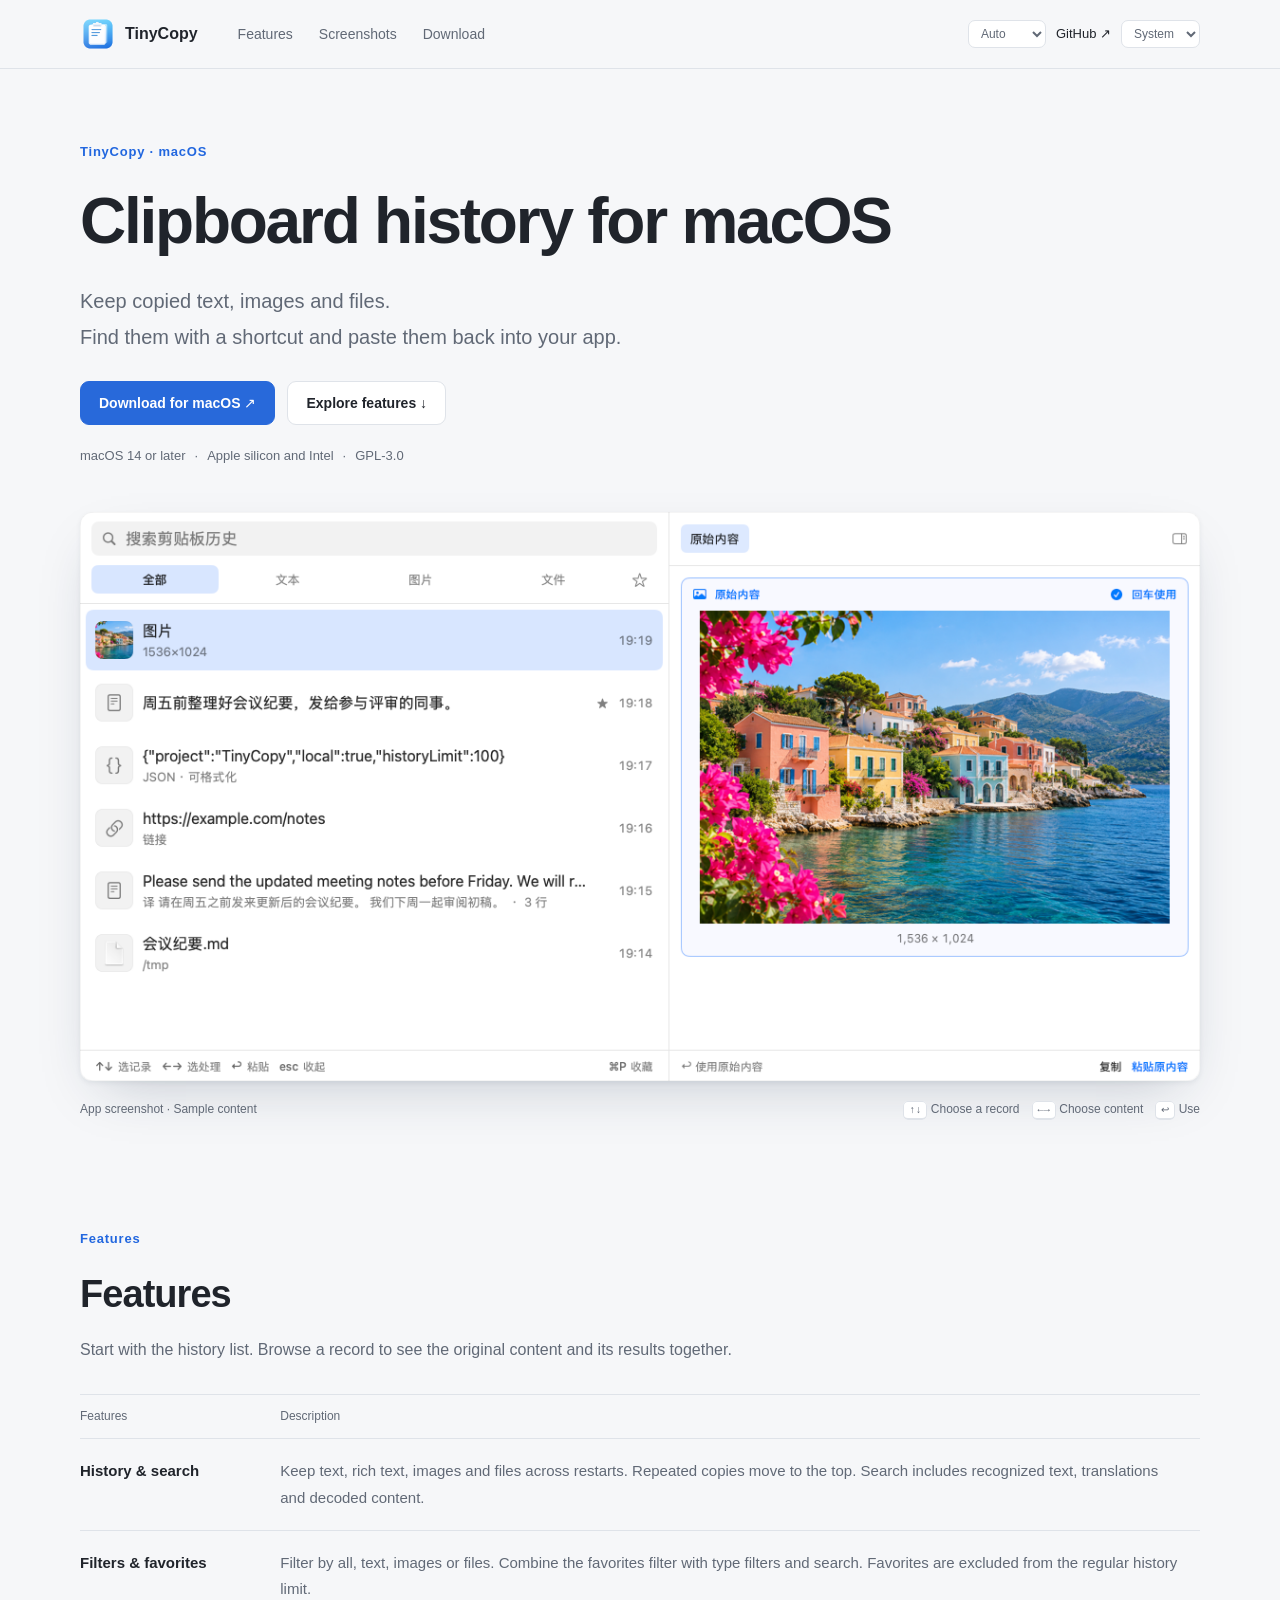
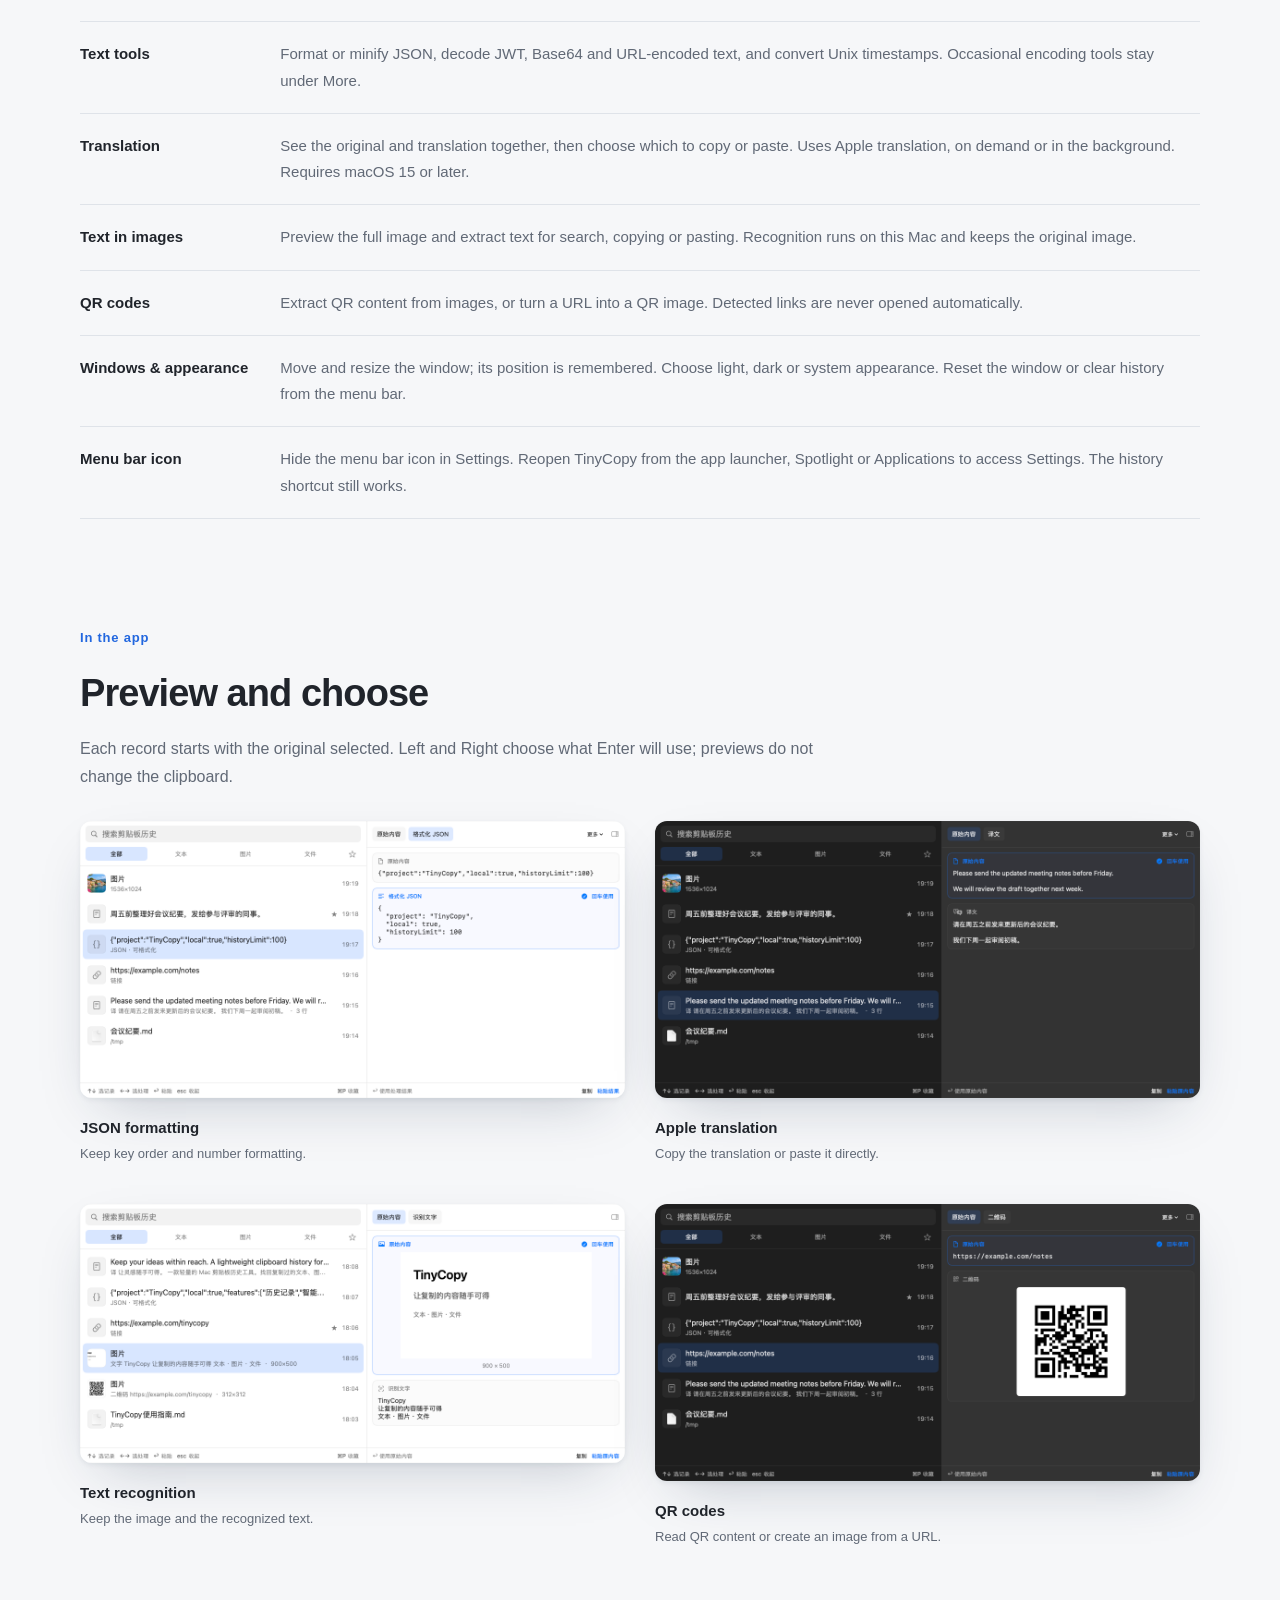
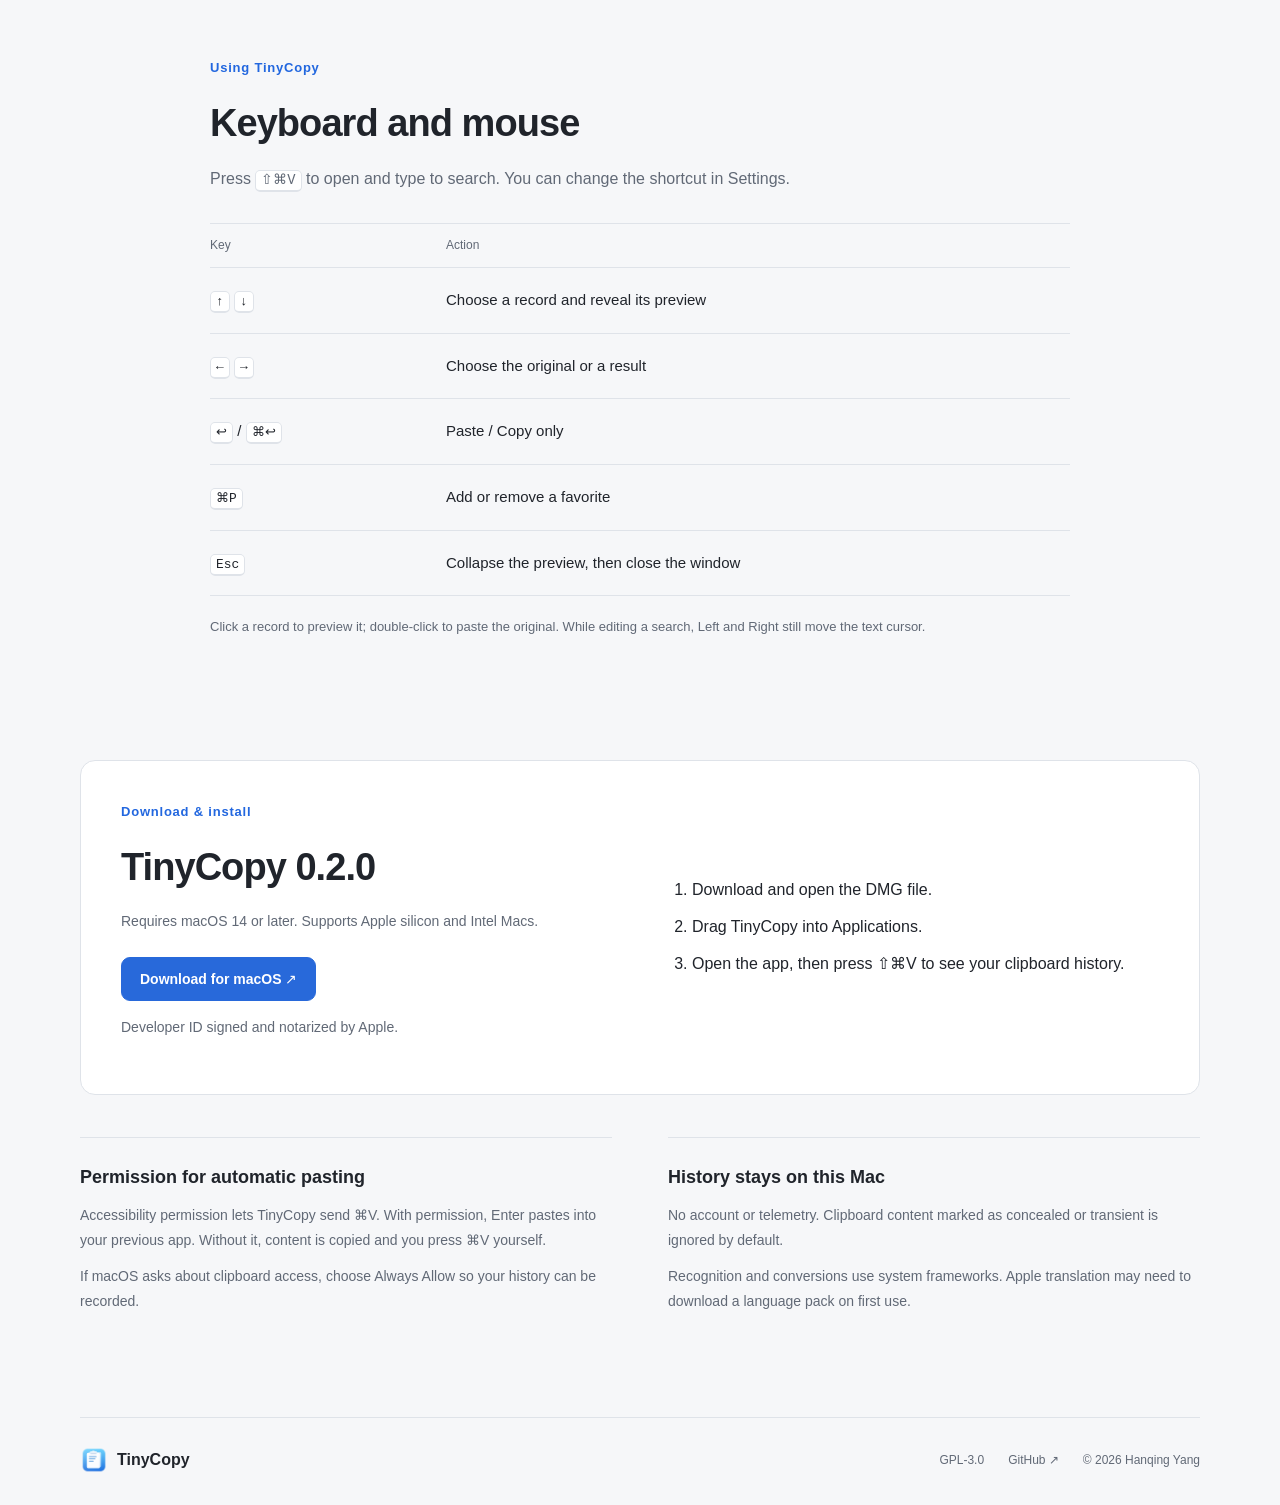
==== site/index.html @ bc07ae41 "Release TinyCopy 0.2.0" ====
<!doctype html>
<html lang="zh-CN">
<head>
  <meta charset="utf-8">
  <meta name="viewport" content="width=device-width, initial-scale=1">
  <meta name="description" content="TinyCopy 是一个 macOS 剪贴板历史工具，支持文本、图片、文件、搜索收藏、翻译、图片文字识别和二维码。GPL-3.0 开源。">
  <meta name="github-repository" content="YangHanqing/tinycopy">
  <meta property="og:title" content="TinyCopy — macOS 剪贴板历史工具">
  <meta property="og:description" content="保存复制过的文字、图片和文件。支持搜索、收藏、翻译和图片识别。">
  <meta property="og:type" content="website">
  <meta property="og:image" content="https://yanghanqing.github.io/tinycopy/assets/overview.png">
  <meta property="og:url" content="https://yanghanqing.github.io/tinycopy/">
  <meta name="twitter:card" content="summary_large_image">
  <title>TinyCopy — macOS 剪贴板历史工具</title>
  <link rel="icon" type="image/png" href="assets/icon.png">
  <link rel="apple-touch-icon" href="assets/icon.png">
  <script>
    try {
      var t = localStorage.getItem('tinycopy-theme');
      if (t === 'light' || t === 'dark') document.documentElement.dataset.theme = t;
      var l = localStorage.getItem('tinycopy-language');
      var browserLanguage = (navigator.languages && navigator.languages[0]) || navigator.language || 'en';
      document.documentElement.lang = (l === 'zh' || (l !== 'en' && /^zh/i.test(browserLanguage))) ? 'zh-CN' : 'en';
    } catch (_) {}
  </script>
  <link rel="stylesheet" href="style.css">
  <script src="script.js" defer></script>
</head>
<body>
  <a class="skip" href="#main" data-i18n="skip">跳到正文</a>
  <header class="topbar">
    <div class="wrap nav-row">
      <a class="brand" href="#"><img src="assets/icon.png" width="36" height="36" alt=""><span>TinyCopy</span></a>
      <nav aria-label="主导航" data-i18n-aria="navLabel"><a href="#features" data-i18n="navFeatures">功能</a><a href="#screenshots" data-i18n="navScreenshots">截图</a><a href="#install" data-i18n="navInstall">安装</a></nav>
      <div class="nav-tools">
        <label class="language-picker"><span class="sr-only">语言 / Language</span><select id="language" aria-label="语言 / Language"><option value="auto" data-i18n="langAuto">自动</option><option value="zh">中文</option><option value="en">English</option></select></label>
        <a data-repository-link hidden>GitHub ↗</a>
        <label class="theme-picker"><span class="sr-only" data-i18n="themeLabel">页面外观</span><select id="theme"><option value="system" data-i18n="themeSystem">跟随系统</option><option value="light" data-i18n="themeLight">浅色</option><option value="dark" data-i18n="themeDark">深色</option></select></label>
      </div>
    </div>
  </header>
  <main id="main">
    <section class="hero wrap">
      <p class="eyebrow">TinyCopy · macOS</p>
      <h1 data-i18n="title">macOS 剪贴板历史工具</h1>
      <p class="intro" data-i18n="intro">保存复制过的文字、图片和文件。<br>用快捷键查找，再粘贴回原来的应用。</p>
      <div class="actions"><a class="button primary" href="#install" data-i18n="download" data-releases-link>下载 macOS 版 ↗</a><a class="button" href="#features" data-i18n="seeFeatures">查看功能 ↓</a></div>
      <p class="meta"><span data-i18n="metaOS">macOS 14 及以上</span><i>·</i><span data-i18n="metaArch">Apple 芯片与 Intel</span><i>·</i><span class="license">GPL-3.0</span></p>
      <figure class="hero-figure">
        <button class="screenshot hero-shot" data-zoom aria-label="放大主界面截图" data-i18n-aria="zoomHero">
          <img class="light-shot" src="assets/overview.png" width="1180" height="600" alt="TinyCopy 浅色主界面，左侧为历史记录，右侧预览彩色海滨图片" data-i18n-alt="alt0">
          <img class="dark-shot" src="assets/overview-dark.png" width="1180" height="600" alt="TinyCopy 深色主界面与彩色图片预览" data-i18n-alt="alt1">
        </button>
        <figcaption><span data-i18n="heroCaption">主界面 · 示例内容</span><span><kbd>↑↓</kbd> <span data-i18n="keyRecords">选记录</span>　<kbd>←→</kbd> <span data-i18n="keyContent">选处理</span>　<kbd>↩</kbd> <span data-i18n="keyUse">使用</span></span></figcaption>
      </figure>
    </section>
    <section class="wrap section" id="features">
      <div class="section-heading"><p class="eyebrow" data-i18n="navFeatures">功能</p><h2 data-i18n="featuresTitle">功能一览</h2><p data-i18n="featuresIntro">默认打开历史列表。浏览记录时展开预览，原始内容与处理结果同时显示。</p></div>
      <div class="table-wrap"><table class="feature-table">
        <thead><tr><th scope="col" data-i18n="navFeatures">功能</th><th scope="col" data-i18n="tableDescription">说明</th></tr></thead>
        <tbody>
          <tr><th scope="row" data-i18n="historyName">历史与搜索</th><td data-i18n="historyDescription">记录文本、富文本、图片和文件，重启后保留。重复复制的内容移到顶部；搜索也能找到识别文字、译文和解码结果。</td></tr>
          <tr><th scope="row" data-i18n="favoritesName">分类与收藏</th><td data-i18n="favoritesDescription">按全部、文本、图片、文件筛选。星标可只看收藏，与分类和搜索叠加；收藏记录不受普通历史条数限制。</td></tr>
          <tr><th scope="row" data-i18n="toolsName">智能转换</th><td data-i18n="toolsDescription">JSON 格式化与压缩，JWT、Base64 和 URL 解码，Unix 时间戳转换。低频编码工具放在“更多”中。</td></tr>
          <tr><th scope="row" data-i18n="translationName">翻译</th><td data-i18n="translationDescription">同时查看原文和译文，选择后复制或粘贴。使用系统翻译，支持按需或自动后台翻译；需要 macOS 15 及以上。</td></tr>
          <tr><th scope="row" data-i18n="ocrName">图片文字</th><td data-i18n="ocrDescription">预览完整图片，提取文字用于搜索、复制和粘贴。文字识别在本机完成，不替换原图。</td></tr>
          <tr><th scope="row" data-i18n="qrName">二维码</th><td data-i18n="qrDescription">从图片中提取二维码内容，也可把网址生成二维码图片。不会自动打开识别出的链接。</td></tr>
          <tr><th scope="row" data-i18n="windowName">窗口与外观</th><td data-i18n="windowDescription">拖动、缩放并记住位置；支持浅色、深色和跟随系统。托盘菜单可重置窗口和清空历史。</td></tr>
          <tr><th scope="row" data-i18n="menuName">菜单栏入口</th><td data-i18n="menuDescription">可在设置中关闭菜单栏图标。关闭后，从应用启动器、Spotlight 或“应用程序”打开 TinyCopy 进入设置；历史快捷键仍可用。</td></tr>
        </tbody>
      </table></div>
    </section>
    <section class="wrap section" id="screenshots">
      <div class="section-heading"><p class="eyebrow" data-i18n="galleryEyebrow">实际界面</p><h2 data-i18n="galleryTitle">预览与处理</h2><p data-i18n="galleryDescription">每次换记录都选中原始内容。左右键只改变回车要使用的内容，不会自动改动剪贴板。</p></div>
      <div class="gallery">
        <figure><button class="screenshot" data-zoom aria-label="放大 JSON 转换截图" data-i18n-aria="zoomJSON"><img src="assets/smart-actions.png" width="1180" height="600" alt="JSON 原文和格式化结果" data-i18n-alt="alt2" loading="lazy"></button><figcaption><strong data-i18n="jsonCaption">JSON 格式化</strong><span data-i18n="jsonNote">保留键顺序和数字写法。</span></figcaption></figure>
        <figure><button class="screenshot" data-zoom aria-label="放大翻译截图" data-i18n-aria="zoomTranslation"><img src="assets/translation.png" width="1180" height="600" alt="英文原文与中文译文同时显示" data-i18n-alt="alt3" loading="lazy"></button><figcaption><strong data-i18n="translateCaption">系统翻译</strong><span data-i18n="translateNote">译文可复制，也可直接粘贴。</span></figcaption></figure>
        <figure><button class="screenshot" data-zoom aria-label="放大图片文字识别截图" data-i18n-aria="zoomOCR"><img src="assets/image-text.png" width="1180" height="560" alt="图片及识别出的文字" data-i18n-alt="alt4" loading="lazy"></button><figcaption><strong data-i18n="ocrCaption">图片文字识别</strong><span data-i18n="ocrNote">原图和文字都保留。</span></figcaption></figure>
        <figure><button class="screenshot" data-zoom aria-label="放大二维码截图" data-i18n-aria="zoomQR"><img src="assets/qrcode.png" width="1180" height="600" alt="根据网址生成的正方形二维码" data-i18n-alt="alt5" loading="lazy"></button><figcaption><strong data-i18n="qrName">二维码</strong><span data-i18n="qrNote">提取内容，或从网址生成图片。</span></figcaption></figure>
      </div>
    </section>
    <section class="wrap section usage" id="usage">
      <div class="section-heading"><p class="eyebrow" data-i18n="usageEyebrow">操作</p><h2 data-i18n="usageTitle">快捷键与鼠标</h2><p><span data-i18n="openBefore">按</span> <kbd>⇧⌘V</kbd> <span data-i18n="openAfter">打开，直接输入关键词搜索。快捷键可在设置中修改。</span></p></div>
      <div class="table-wrap"><table class="key-table"><thead><tr><th data-i18n="keyHeading">按键</th><th data-i18n="actionHeading">作用</th></tr></thead><tbody>
        <tr><td><kbd>↑</kbd> <kbd>↓</kbd></td><td data-i18n="keyMove">切换记录并展开预览</td></tr><tr><td><kbd>←</kbd> <kbd>→</kbd></td><td data-i18n="keySelect">选择原始内容或处理结果</td></tr><tr><td><kbd>↩</kbd> / <kbd>⌘↩</kbd></td><td data-i18n="keyPaste">粘贴 / 只复制</td></tr><tr><td><kbd>⌘P</kbd></td><td data-i18n="keyFavorite">收藏或取消收藏</td></tr><tr><td><kbd>Esc</kbd></td><td data-i18n="keyEscape">先收起预览，再关闭窗口</td></tr>
      </tbody></table></div>
      <p class="small-note" data-i18n="mouse">鼠标单击预览，双击粘贴原始内容。搜索文字编辑时，左右键仍用于移动光标。</p>
    </section>
    <section class="wrap section" id="install">
      <div class="install-block">
        <div><p class="eyebrow" data-i18n="installEyebrow">下载与安装</p><h2 data-i18n="installTitle">TinyCopy 0.2.0</h2><p data-i18n="installRequirements">需要 macOS 14 或更高版本，支持 Apple 芯片和 Intel Mac。</p><a class="button primary" data-releases-link href="https://github.com/YangHanqing/tinycopy/releases/latest" data-i18n="download">下载 macOS 版 ↗</a><p class="release-note" data-i18n="signed">Developer ID 签名，已通过 Apple 公证。</p></div>
        <ol class="install-steps"><li data-i18n="installStep1">下载并打开 DMG 文件。</li><li data-i18n="installStep2">将 TinyCopy 拖到“应用程序”文件夹。</li><li data-i18n="installStep3">打开应用，按 ⇧⌘V 查看剪贴板历史。</li></ol>
      </div>
      <div class="notes-grid"><article><h3 data-i18n="permissionTitle">自动粘贴需要授权</h3><p data-i18n="permissionDescription">辅助功能权限用于模拟 ⌘V。已授权时，回车直接粘贴到之前的应用；未授权时，内容只放回剪贴板，需自行按 ⌘V。</p><p data-i18n="clipboardPermission">若系统询问剪贴板访问权限，请选择“始终允许”，以便记录历史。</p></article><article><h3 data-i18n="privacyTitle">历史记录保存在本机</h3><p data-i18n="privacyDescription">没有账户，不收集遥测数据。默认忽略应用标记的保密或临时内容。</p><p data-i18n="frameworks">识别与转换使用系统框架；翻译首次使用某种语言时，可能需要系统下载语言包。</p></article></div>
    </section>
  </main>
  <footer class="wrap footer"><a class="brand" href="#"><img src="assets/icon.png" width="28" height="28" alt="">TinyCopy</a><div><a href="LICENSE">GPL-3.0</a><a data-repository-link hidden>GitHub ↗</a><span>© 2026 Hanqing Yang</span></div></footer>
  <dialog id="zoom" aria-label="截图大图" data-i18n-aria="zoomDialog"><button class="zoom-close" type="button" aria-label="关闭大图" data-i18n-aria="closeZoom" data-i18n="close">关闭 ×</button><img alt=""></dialog>
</body>
</html>
---- site/style.css ----
:root{color-scheme:light;--bg:#f6f7f9;--surface:#fff;--text:#20242b;--muted:#616976;--line:#dfe3e9;--accent:#2267df;--soft:#e9effb;--shadow:0 2px 5px #172a4610,0 22px 55px -22px #172a4640}
@media(prefers-color-scheme:dark){:root:not([data-theme=light]){color-scheme:dark;--bg:#17191d;--surface:#22252b;--text:#ebedf1;--muted:#a3aab5;--line:#363b44;--accent:#8db4ff;--soft:#273955;--shadow:0 2px 6px #0003,0 22px 55px -22px #0008}}
:root[data-theme=dark]{color-scheme:dark;--bg:#17191d;--surface:#22252b;--text:#ebedf1;--muted:#a3aab5;--line:#363b44;--accent:#8db4ff;--soft:#273955;--shadow:0 2px 6px #0003,0 22px 55px -22px #0008}
*{box-sizing:border-box}html{scroll-behavior:smooth;scroll-padding-top:88px}body{margin:0;background:var(--bg);color:var(--text);font:16px/1.75 -apple-system,BlinkMacSystemFont,"PingFang SC","Helvetica Neue",sans-serif;-webkit-font-smoothing:antialiased}a{color:inherit}button,select{font:inherit}button{color:inherit}button,a,select,summary{-webkit-tap-highlight-color:transparent}button:focus-visible,a:focus-visible,select:focus-visible,summary:focus-visible{outline:3px solid var(--accent);outline-offset:5px}.wrap{width:min(1120px,calc(100% - 64px));margin-inline:auto}img{display:block;max-width:100%;height:auto}figure{margin:0}h1,h2,h3,p{margin-top:0}h1{font-size:clamp(34px,5.6vw,64px);font-weight:650;line-height:1.24;letter-spacing:-.035em;margin-bottom:22px}h2{font-size:clamp(27px,3.2vw,38px);font-weight:620;line-height:1.35;letter-spacing:-.025em;margin-bottom:16px}h3{font-size:18px;font-weight:600;margin-bottom:10px}.sr-only{position:absolute;width:1px;height:1px;overflow:hidden;clip-path:inset(50%)}[hidden]{display:none!important}.skip{position:fixed;top:-100px;left:20px;z-index:99;background:var(--surface);padding:8px 14px}.skip:focus{top:10px}
.topbar{position:sticky;top:0;z-index:10;background:var(--bg);border-bottom:1px solid var(--line)}.nav-row{min-height:68px;display:flex;align-items:center;gap:40px}.brand{display:inline-flex;align-items:center;gap:9px;text-decoration:none;font-weight:650;white-space:nowrap}.brand img{flex:none}.nav-row nav{display:flex;gap:26px;font-size:14px;color:var(--muted)}.nav-row nav a,.nav-tools a{text-decoration:none}.nav-row a:hover{color:var(--accent)}.nav-tools{display:flex;align-items:center;gap:20px;margin-left:auto;font-size:13px}.theme-picker select{max-width:120px;color:var(--muted);background:var(--surface);border:1px solid var(--line);border-radius:7px;padding:5px 8px;font-size:12px}
.hero{padding-top:72px}.eyebrow{color:var(--accent);font-size:13px;font-weight:600;letter-spacing:.06em;margin-bottom:18px}.intro{font-size:20px;line-height:1.8;color:var(--muted);margin-bottom:26px}.actions{display:flex;gap:12px;flex-wrap:wrap}.button{display:inline-flex;gap:24px;align-items:center;justify-content:center;min-height:44px;padding:8px 18px;border:1px solid var(--line);border-radius:9px;background:var(--surface);text-decoration:none;font-size:14px;font-weight:550}.button.primary{background:#2869da;color:#fff;border-color:#2869da}.button:hover{filter:brightness(.95)}.meta{font-size:13px;color:var(--muted);margin:20px 0 0}.meta span{margin-inline:9px}.hero-figure{margin-top:44px}.screenshot{padding:0;border:0;background:transparent;display:block;width:100%;cursor:zoom-in;border-radius:12px;box-shadow:var(--shadow);overflow:hidden}.screenshot img{width:100%}.hero-figure figcaption{display:flex;justify-content:space-between;gap:16px;margin-top:18px;color:var(--muted);font-size:12px}.dark-shot{display:none}@media(prefers-color-scheme:dark){:root:not([data-theme=light]) .dark-shot{display:block}:root:not([data-theme=light]) .light-shot{display:none}}:root[data-theme=dark] .dark-shot{display:block}:root[data-theme=dark] .light-shot{display:none}
.section{padding-top:108px}.section-heading{max-width:760px;margin-bottom:30px}.section-heading p:not(.eyebrow){color:var(--muted);margin-bottom:0}.table-wrap{width:100%;overflow-x:auto;border-top:1px solid var(--line)}table{border-collapse:collapse;width:100%;text-align:left;font-size:15px}th,td{padding:19px 16px;border-bottom:1px solid var(--line);vertical-align:top}thead{font-size:12px;color:var(--muted)}thead th{font-weight:500;padding-block:11px}.feature-table tbody th{width:180px;font-size:15px;font-weight:550;white-space:nowrap}.feature-table td{color:var(--muted)}th:first-child,td:first-child{padding-left:0}.gallery{display:grid;grid-template-columns:repeat(2,minmax(0,1fr));gap:38px 30px}.gallery figcaption{display:flex;flex-direction:column;gap:2px;margin-top:17px;font-size:13px;color:var(--muted)}.gallery figcaption strong{font-size:15px;font-weight:550;color:var(--text)}.usage{max-width:860px;margin-inline:auto}.key-table td:first-child{width:220px}kbd,code{font-family:ui-monospace,"SF Mono",Menlo,monospace}kbd{white-space:nowrap;font-size:.86em;border:1px solid var(--line);border-bottom-width:2px;border-radius:5px;padding:2px 5px;background:var(--surface)}.small-note{font-size:13px;color:var(--muted);margin-top:20px}
.install-block{display:grid;grid-template-columns:1fr 1fr;gap:56px;padding:40px;border:1px solid var(--line);border-radius:15px;background:var(--surface)}.install-block p:not(.eyebrow){color:var(--muted);font-size:14px}.install-block .button{margin-top:10px}.release-note{margin-top:14px}.install-details summary{cursor:pointer;font-size:15px;font-weight:550}.install-details p{margin-top:15px}.install-details pre{white-space:pre-wrap;word-break:break-word;font-size:13px;line-height:1.9;padding:18px;background:var(--bg);border:1px solid var(--line);border-radius:8px;overflow:auto}.notes-grid{display:grid;grid-template-columns:1fr 1fr;gap:56px;margin-top:42px}.notes-grid article{border-top:1px solid var(--line);padding-top:24px}.notes-grid p{font-size:14px;color:var(--muted);margin-bottom:12px}.footer{border-top:1px solid var(--line);margin-top:92px;padding-top:28px;padding-bottom:32px;display:flex;justify-content:space-between;align-items:center;gap:24px}.footer>div{display:flex;align-items:center;gap:24px;color:var(--muted);font-size:12px}.footer a{text-decoration:none}
dialog{max-width:min(96vw,1400px);max-height:94vh;padding:48px 16px 16px;border:1px solid var(--line);border-radius:14px;background:var(--surface);color:var(--text);overflow:auto}dialog::backdrop{background:#0b111cbb;backdrop-filter:blur(8px)}dialog img{max-height:calc(90vh - 64px);object-fit:contain}.zoom-close{position:absolute;right:16px;top:10px;border:0;background:transparent;padding:4px 6px;cursor:pointer;font-size:13px}
@media(max-width:760px){.wrap{width:calc(100% - 36px)}.nav-row{min-height:60px;gap:16px}.nav-row nav{display:none}.nav-tools{gap:12px}.brand img{width:31px;height:31px}.hero{padding-top:44px}.intro{font-size:17px}.meta{font-size:12px;max-width:290px;line-height:2}.hero-figure{margin-top:30px}.hero-figure figcaption{flex-direction:column;gap:8px;font-size:11px}.section{padding-top:68px}.feature-table tbody th{width:102px;font-size:14px}td,th{padding:16px 10px}table{font-size:14px}.gallery{grid-template-columns:1fr;gap:28px}.install-block{grid-template-columns:1fr;gap:22px;padding:24px}.notes-grid{grid-template-columns:1fr;gap:22px}.footer{margin-top:64px;align-items:flex-start;flex-direction:column;gap:16px}.footer>div{gap:20px;flex-wrap:wrap}.key-table td:first-child{width:140px}}
@media(prefers-reduced-motion:reduce){html{scroll-behavior:auto}}

.intro{white-space:pre-line}.meta>span{margin:0;display:inline}.meta>i{font-style:normal;margin-inline:9px}.meta .license{white-space:nowrap}.language-picker select{color:var(--muted);background:var(--surface);border:1px solid var(--line);border-radius:7px;padding:5px 8px;font-size:12px;max-width:90px}.install-steps{padding-left:24px;margin:4px 0;font-size:16px;line-height:2.3}.install-block{align-items:center}.nav-tools{gap:10px}
@media(max-width:440px){.nav-row{gap:8px}.nav-tools{gap:6px}.theme-picker select{max-width:92px;font-size:11px}.language-picker select{max-width:76px;font-size:11px}.nav-tools>a{display:none}.meta{max-width:none}.brand{font-size:15px}.hero{padding-top:36px}h1{font-size:34px}.install-steps{font-size:14px;line-height:2}}

@media(max-width:760px){.feature-table tbody th{white-space:normal}}
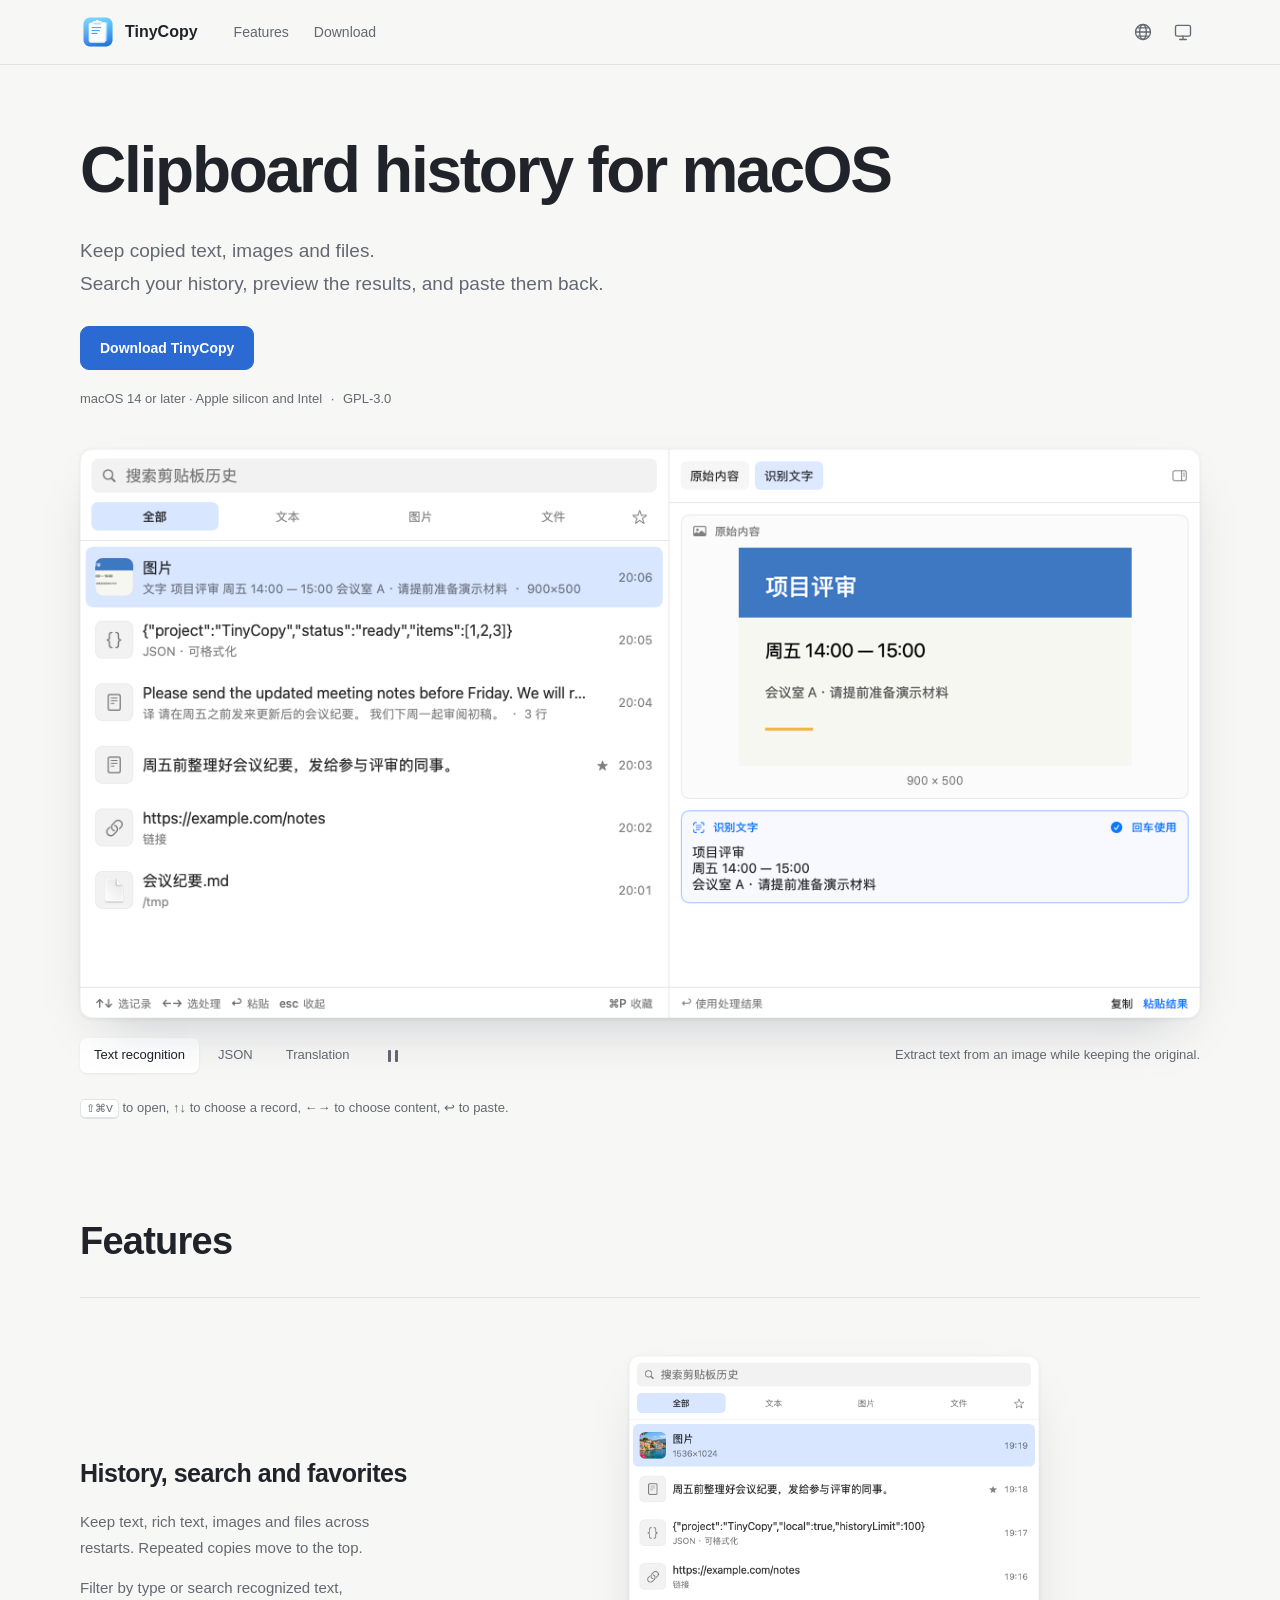
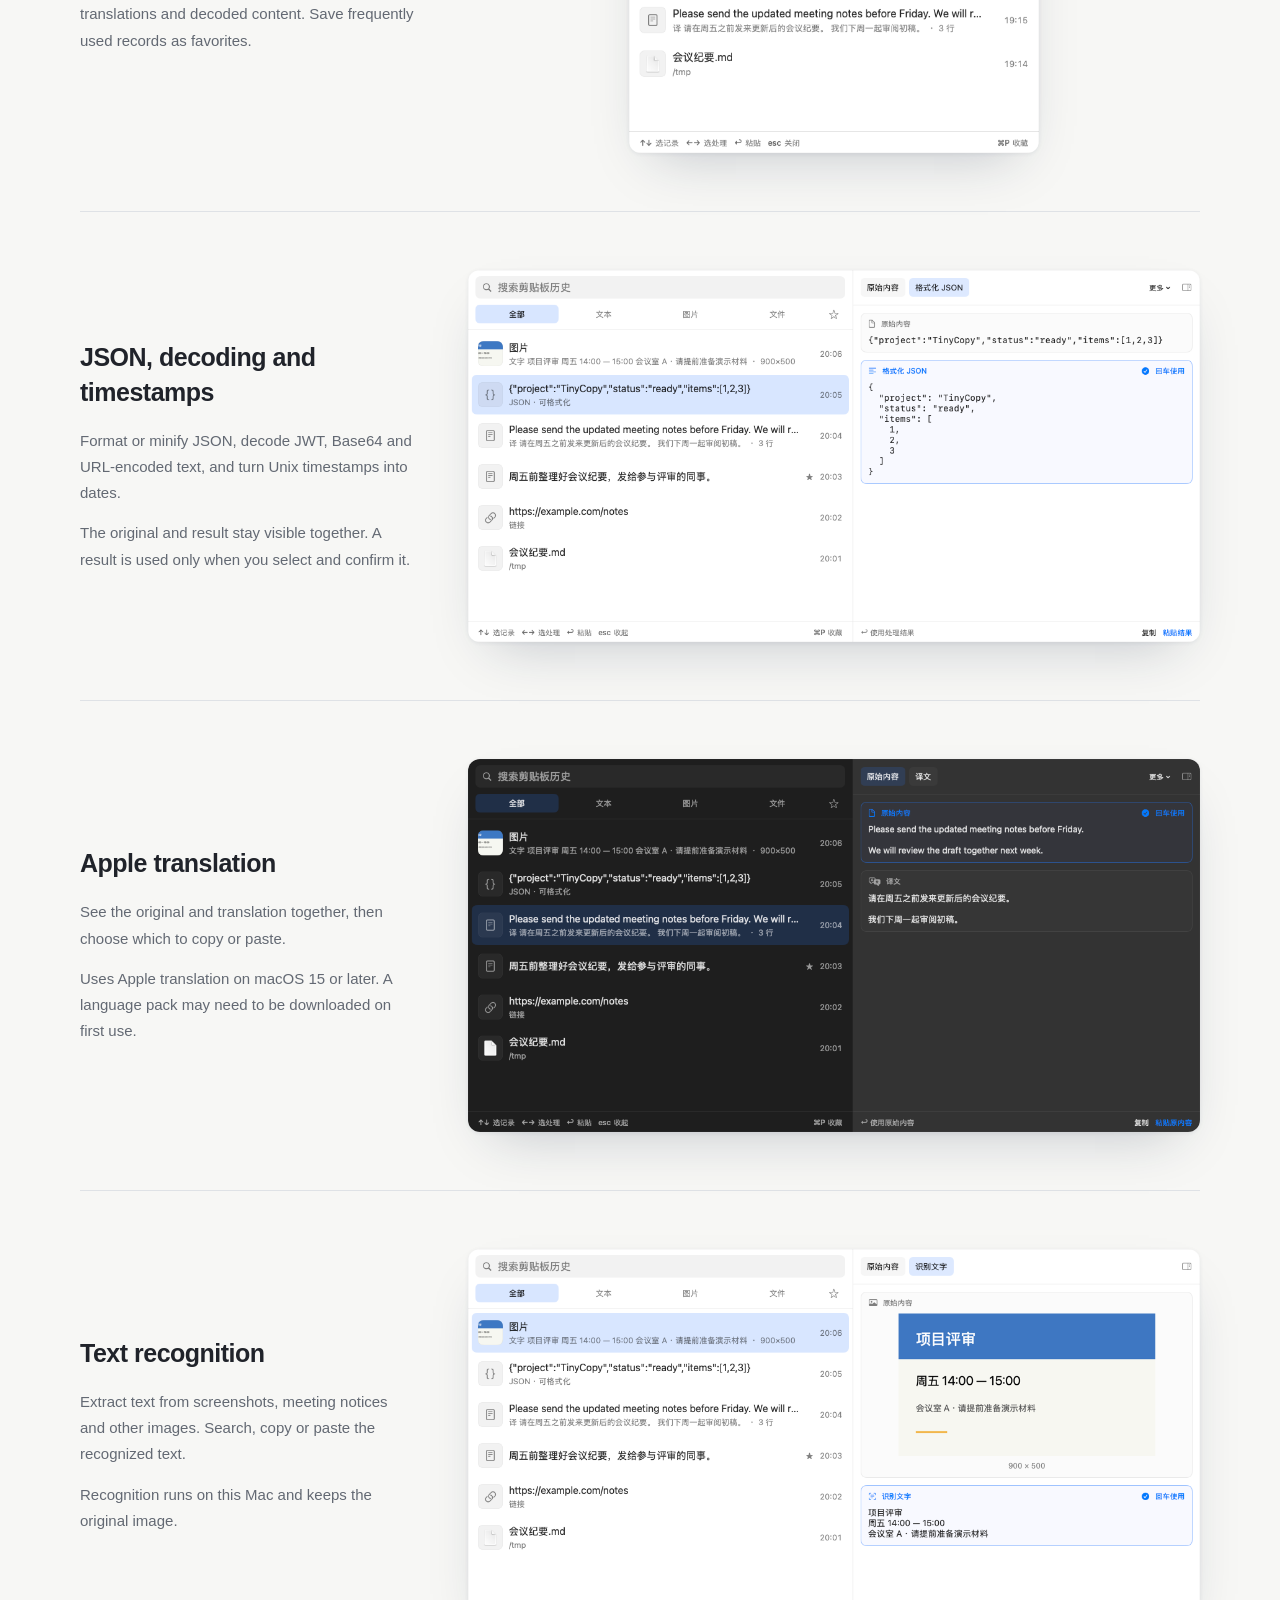
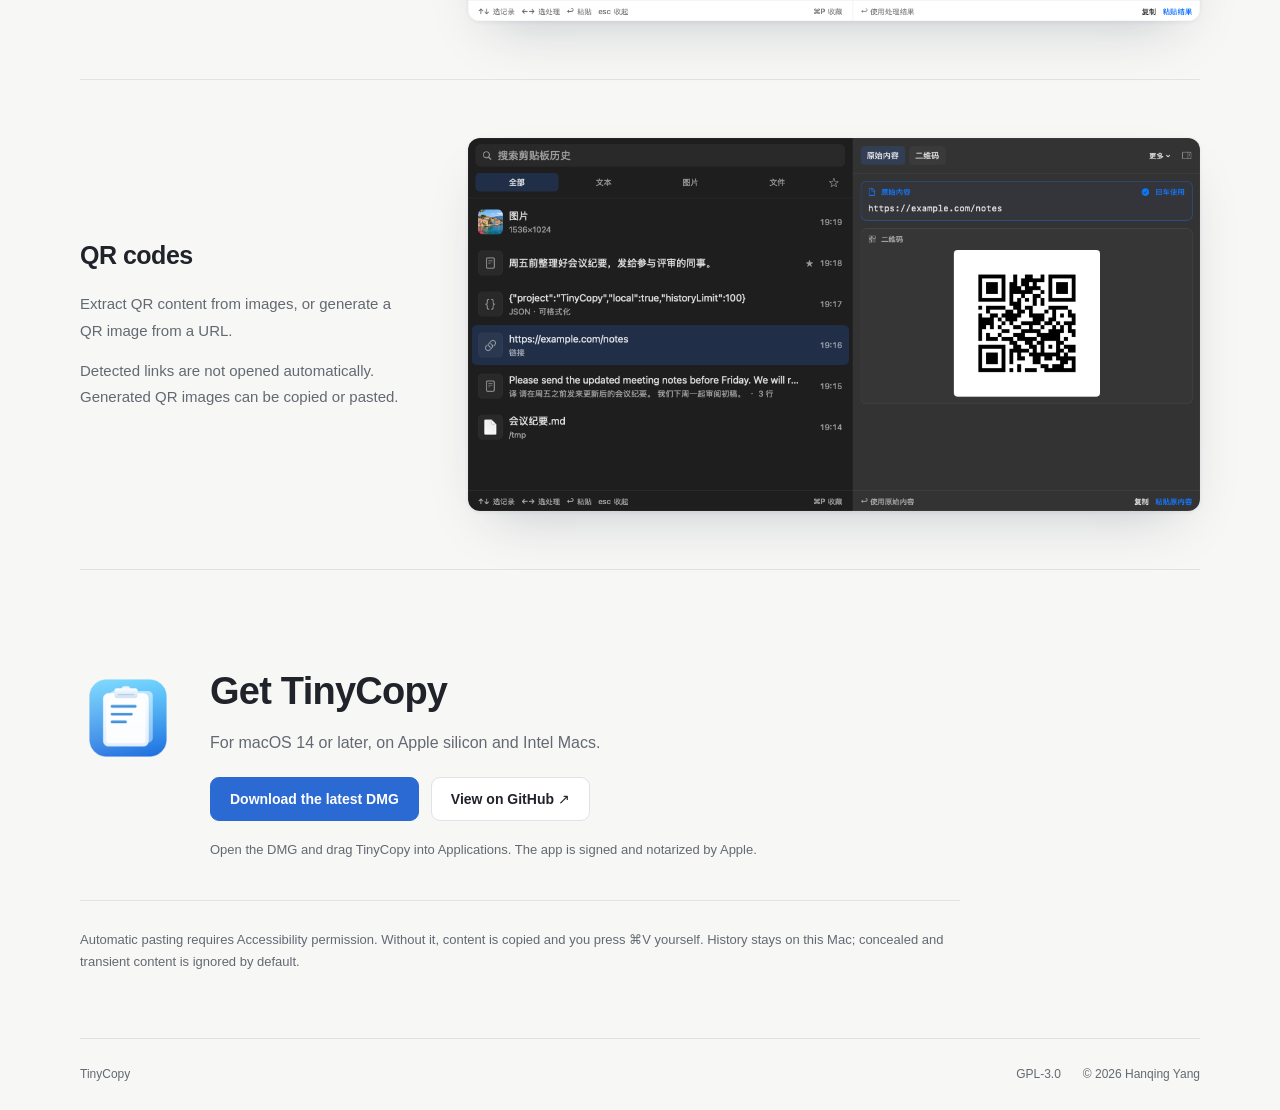
==== commit d8c23a13: "Refresh product page and bilingual README" ====
--- a/site/index.html
+++ b/site/index.html
@@ -1,100 +1,93 @@
 <!doctype html>
 <html lang="zh-CN">
 <head>
-  <meta charset="utf-8">
-  <meta name="viewport" content="width=device-width, initial-scale=1">
-  <meta name="description" content="TinyCopy 是一个 macOS 剪贴板历史工具，支持文本、图片、文件、搜索收藏、翻译、图片文字识别和二维码。GPL-3.0 开源。">
-  <meta name="github-repository" content="YangHanqing/tinycopy">
-  <meta property="og:title" content="TinyCopy — macOS 剪贴板历史工具">
-  <meta property="og:description" content="保存复制过的文字、图片和文件。支持搜索、收藏、翻译和图片识别。">
-  <meta property="og:type" content="website">
-  <meta property="og:image" content="https://yanghanqing.github.io/tinycopy/assets/overview.png">
-  <meta property="og:url" content="https://yanghanqing.github.io/tinycopy/">
-  <meta name="twitter:card" content="summary_large_image">
-  <title>TinyCopy — macOS 剪贴板历史工具</title>
-  <link rel="icon" type="image/png" href="assets/icon.png">
-  <link rel="apple-touch-icon" href="assets/icon.png">
-  <script>
-    try {
-      var t = localStorage.getItem('tinycopy-theme');
-      if (t === 'light' || t === 'dark') document.documentElement.dataset.theme = t;
-      var l = localStorage.getItem('tinycopy-language');
-      var browserLanguage = (navigator.languages && navigator.languages[0]) || navigator.language || 'en';
-      document.documentElement.lang = (l === 'zh' || (l !== 'en' && /^zh/i.test(browserLanguage))) ? 'zh-CN' : 'en';
-    } catch (_) {}
-  </script>
-  <link rel="stylesheet" href="style.css">
-  <script src="script.js" defer></script>
-</head>
-<body>
-  <a class="skip" href="#main" data-i18n="skip">跳到正文</a>
-  <header class="topbar">
-    <div class="wrap nav-row">
-      <a class="brand" href="#"><img src="assets/icon.png" width="36" height="36" alt=""><span>TinyCopy</span></a>
-      <nav aria-label="主导航" data-i18n-aria="navLabel"><a href="#features" data-i18n="navFeatures">功能</a><a href="#screenshots" data-i18n="navScreenshots">截图</a><a href="#install" data-i18n="navInstall">安装</a></nav>
-      <div class="nav-tools">
-        <label class="language-picker"><span class="sr-only">语言 / Language</span><select id="language" aria-label="语言 / Language"><option value="auto" data-i18n="langAuto">自动</option><option value="zh">中文</option><option value="en">English</option></select></label>
-        <a data-repository-link hidden>GitHub ↗</a>
-        <label class="theme-picker"><span class="sr-only" data-i18n="themeLabel">页面外观</span><select id="theme"><option value="system" data-i18n="themeSystem">跟随系统</option><option value="light" data-i18n="themeLight">浅色</option><option value="dark" data-i18n="themeDark">深色</option></select></label>
-      </div>
-    </div>
-  </header>
-  <main id="main">
-    <section class="hero wrap">
-      <p class="eyebrow">TinyCopy · macOS</p>
-      <h1 data-i18n="title">macOS 剪贴板历史工具</h1>
-      <p class="intro" data-i18n="intro">保存复制过的文字、图片和文件。<br>用快捷键查找，再粘贴回原来的应用。</p>
-      <div class="actions"><a class="button primary" href="#install" data-i18n="download" data-releases-link>下载 macOS 版 ↗</a><a class="button" href="#features" data-i18n="seeFeatures">查看功能 ↓</a></div>
-      <p class="meta"><span data-i18n="metaOS">macOS 14 及以上</span><i>·</i><span data-i18n="metaArch">Apple 芯片与 Intel</span><i>·</i><span class="license">GPL-3.0</span></p>
-      <figure class="hero-figure">
-        <button class="screenshot hero-shot" data-zoom aria-label="放大主界面截图" data-i18n-aria="zoomHero">
-          <img class="light-shot" src="assets/overview.png" width="1180" height="600" alt="TinyCopy 浅色主界面，左侧为历史记录，右侧预览彩色海滨图片" data-i18n-alt="alt0">
-          <img class="dark-shot" src="assets/overview-dark.png" width="1180" height="600" alt="TinyCopy 深色主界面与彩色图片预览" data-i18n-alt="alt1">
-        </button>
-        <figcaption><span data-i18n="heroCaption">主界面 · 示例内容</span><span><kbd>↑↓</kbd> <span data-i18n="keyRecords">选记录</span>　<kbd>←→</kbd> <span data-i18n="keyContent">选处理</span>　<kbd>↩</kbd> <span data-i18n="keyUse">使用</span></span></figcaption>
-      </figure>
-    </section>
-    <section class="wrap section" id="features">
-      <div class="section-heading"><p class="eyebrow" data-i18n="navFeatures">功能</p><h2 data-i18n="featuresTitle">功能一览</h2><p data-i18n="featuresIntro">默认打开历史列表。浏览记录时展开预览，原始内容与处理结果同时显示。</p></div>
-      <div class="table-wrap"><table class="feature-table">
-        <thead><tr><th scope="col" data-i18n="navFeatures">功能</th><th scope="col" data-i18n="tableDescription">说明</th></tr></thead>
-        <tbody>
-          <tr><th scope="row" data-i18n="historyName">历史与搜索</th><td data-i18n="historyDescription">记录文本、富文本、图片和文件，重启后保留。重复复制的内容移到顶部；搜索也能找到识别文字、译文和解码结果。</td></tr>
-          <tr><th scope="row" data-i18n="favoritesName">分类与收藏</th><td data-i18n="favoritesDescription">按全部、文本、图片、文件筛选。星标可只看收藏，与分类和搜索叠加；收藏记录不受普通历史条数限制。</td></tr>
-          <tr><th scope="row" data-i18n="toolsName">智能转换</th><td data-i18n="toolsDescription">JSON 格式化与压缩，JWT、Base64 和 URL 解码，Unix 时间戳转换。低频编码工具放在“更多”中。</td></tr>
-          <tr><th scope="row" data-i18n="translationName">翻译</th><td data-i18n="translationDescription">同时查看原文和译文，选择后复制或粘贴。使用系统翻译，支持按需或自动后台翻译；需要 macOS 15 及以上。</td></tr>
-          <tr><th scope="row" data-i18n="ocrName">图片文字</th><td data-i18n="ocrDescription">预览完整图片，提取文字用于搜索、复制和粘贴。文字识别在本机完成，不替换原图。</td></tr>
-          <tr><th scope="row" data-i18n="qrName">二维码</th><td data-i18n="qrDescription">从图片中提取二维码内容，也可把网址生成二维码图片。不会自动打开识别出的链接。</td></tr>
-          <tr><th scope="row" data-i18n="windowName">窗口与外观</th><td data-i18n="windowDescription">拖动、缩放并记住位置；支持浅色、深色和跟随系统。托盘菜单可重置窗口和清空历史。</td></tr>
-          <tr><th scope="row" data-i18n="menuName">菜单栏入口</th><td data-i18n="menuDescription">可在设置中关闭菜单栏图标。关闭后，从应用启动器、Spotlight 或“应用程序”打开 TinyCopy 进入设置；历史快捷键仍可用。</td></tr>
-        </tbody>
-      </table></div>
-    </section>
-    <section class="wrap section" id="screenshots">
-      <div class="section-heading"><p class="eyebrow" data-i18n="galleryEyebrow">实际界面</p><h2 data-i18n="galleryTitle">预览与处理</h2><p data-i18n="galleryDescription">每次换记录都选中原始内容。左右键只改变回车要使用的内容，不会自动改动剪贴板。</p></div>
-      <div class="gallery">
-        <figure><button class="screenshot" data-zoom aria-label="放大 JSON 转换截图" data-i18n-aria="zoomJSON"><img src="assets/smart-actions.png" width="1180" height="600" alt="JSON 原文和格式化结果" data-i18n-alt="alt2" loading="lazy"></button><figcaption><strong data-i18n="jsonCaption">JSON 格式化</strong><span data-i18n="jsonNote">保留键顺序和数字写法。</span></figcaption></figure>
-        <figure><button class="screenshot" data-zoom aria-label="放大翻译截图" data-i18n-aria="zoomTranslation"><img src="assets/translation.png" width="1180" height="600" alt="英文原文与中文译文同时显示" data-i18n-alt="alt3" loading="lazy"></button><figcaption><strong data-i18n="translateCaption">系统翻译</strong><span data-i18n="translateNote">译文可复制，也可直接粘贴。</span></figcaption></figure>
-        <figure><button class="screenshot" data-zoom aria-label="放大图片文字识别截图" data-i18n-aria="zoomOCR"><img src="assets/image-text.png" width="1180" height="560" alt="图片及识别出的文字" data-i18n-alt="alt4" loading="lazy"></button><figcaption><strong data-i18n="ocrCaption">图片文字识别</strong><span data-i18n="ocrNote">原图和文字都保留。</span></figcaption></figure>
-        <figure><button class="screenshot" data-zoom aria-label="放大二维码截图" data-i18n-aria="zoomQR"><img src="assets/qrcode.png" width="1180" height="600" alt="根据网址生成的正方形二维码" data-i18n-alt="alt5" loading="lazy"></button><figcaption><strong data-i18n="qrName">二维码</strong><span data-i18n="qrNote">提取内容，或从网址生成图片。</span></figcaption></figure>
-      </div>
-    </section>
-    <section class="wrap section usage" id="usage">
-      <div class="section-heading"><p class="eyebrow" data-i18n="usageEyebrow">操作</p><h2 data-i18n="usageTitle">快捷键与鼠标</h2><p><span data-i18n="openBefore">按</span> <kbd>⇧⌘V</kbd> <span data-i18n="openAfter">打开，直接输入关键词搜索。快捷键可在设置中修改。</span></p></div>
-      <div class="table-wrap"><table class="key-table"><thead><tr><th data-i18n="keyHeading">按键</th><th data-i18n="actionHeading">作用</th></tr></thead><tbody>
-        <tr><td><kbd>↑</kbd> <kbd>↓</kbd></td><td data-i18n="keyMove">切换记录并展开预览</td></tr><tr><td><kbd>←</kbd> <kbd>→</kbd></td><td data-i18n="keySelect">选择原始内容或处理结果</td></tr><tr><td><kbd>↩</kbd> / <kbd>⌘↩</kbd></td><td data-i18n="keyPaste">粘贴 / 只复制</td></tr><tr><td><kbd>⌘P</kbd></td><td data-i18n="keyFavorite">收藏或取消收藏</td></tr><tr><td><kbd>Esc</kbd></td><td data-i18n="keyEscape">先收起预览，再关闭窗口</td></tr>
-      </tbody></table></div>
-      <p class="small-note" data-i18n="mouse">鼠标单击预览，双击粘贴原始内容。搜索文字编辑时，左右键仍用于移动光标。</p>
-    </section>
-    <section class="wrap section" id="install">
-      <div class="install-block">
-        <div><p class="eyebrow" data-i18n="installEyebrow">下载与安装</p><h2 data-i18n="installTitle">TinyCopy 0.2.0</h2><p data-i18n="installRequirements">需要 macOS 14 或更高版本，支持 Apple 芯片和 Intel Mac。</p><a class="button primary" data-releases-link href="https://github.com/YangHanqing/tinycopy/releases/latest" data-i18n="download">下载 macOS 版 ↗</a><p class="release-note" data-i18n="signed">Developer ID 签名，已通过 Apple 公证。</p></div>
-        <ol class="install-steps"><li data-i18n="installStep1">下载并打开 DMG 文件。</li><li data-i18n="installStep2">将 TinyCopy 拖到“应用程序”文件夹。</li><li data-i18n="installStep3">打开应用，按 ⇧⌘V 查看剪贴板历史。</li></ol>
-      </div>
-      <div class="notes-grid"><article><h3 data-i18n="permissionTitle">自动粘贴需要授权</h3><p data-i18n="permissionDescription">辅助功能权限用于模拟 ⌘V。已授权时，回车直接粘贴到之前的应用；未授权时，内容只放回剪贴板，需自行按 ⌘V。</p><p data-i18n="clipboardPermission">若系统询问剪贴板访问权限，请选择“始终允许”，以便记录历史。</p></article><article><h3 data-i18n="privacyTitle">历史记录保存在本机</h3><p data-i18n="privacyDescription">没有账户，不收集遥测数据。默认忽略应用标记的保密或临时内容。</p><p data-i18n="frameworks">识别与转换使用系统框架；翻译首次使用某种语言时，可能需要系统下载语言包。</p></article></div>
-    </section>
-  </main>
-  <footer class="wrap footer"><a class="brand" href="#"><img src="assets/icon.png" width="28" height="28" alt="">TinyCopy</a><div><a href="LICENSE">GPL-3.0</a><a data-repository-link hidden>GitHub ↗</a><span>© 2026 Hanqing Yang</span></div></footer>
-  <dialog id="zoom" aria-label="截图大图" data-i18n-aria="zoomDialog"><button class="zoom-close" type="button" aria-label="关闭大图" data-i18n-aria="closeZoom" data-i18n="close">关闭 ×</button><img alt=""></dialog>
-</body>
-</html>
+<meta charset="utf-8"><meta name="viewport" content="width=device-width, initial-scale=1">
+<title>TinyCopy — macOS 剪贴板历史工具</title>
+<meta name="description" content="macOS 剪贴板历史工具，支持搜索、收藏、翻译、图片文字识别和二维码。">
+<meta property="og:title" content="TinyCopy"><meta property="og:description" content="macOS 剪贴板历史工具。支持搜索、收藏、翻译和图片文字识别。">
+<meta property="og:type" content="website"><meta property="og:url" content="https://yanghanqing.github.io/tinycopy/">
+<meta property="og:image" content="https://yanghanqing.github.io/tinycopy/assets/hero-ocr-light.png"><meta name="twitter:card" content="summary_large_image">
+<link rel="icon" type="image/png" href="assets/icon.png"><link rel="apple-touch-icon" href="assets/icon.png">
+<script>(function(){try{var t=localStorage.getItem('tinycopy-theme');if(t==='light'||t==='dark')document.documentElement.dataset.theme=t;var l=localStorage.getItem('tinycopy-language'),n=(navigator.languages&&navigator.languages[0])||navigator.language||'en';document.documentElement.lang=(l==='zh'||(l!=='en'&&/^zh/i.test(n)))?'zh-CN':'en';}catch(e){}})();</script>
+<link rel="stylesheet" href="style.css"><script src="script.js" defer></script>
+</head><body>
+
+<a data-i18n="skip" class="skip" href="#main">跳到正文</a>
+<header class="topbar"><div class="wrap nav-row"><a class="brand" href="#"><img src="assets/icon.png" width="36" height="36" alt="">TinyCopy</a><nav aria-label="主导航" data-i18n-aria="nav">
+<a data-i18n="featuresLink" href="#features">功能</a>
+<a data-i18n="downloadLink" href="#download">下载</a>
+</nav><div class="nav-tools"><button id="language" class="icon-button" type="button" aria-label="English" title="English"><svg viewBox="0 0 24 24" fill="none" stroke="currentColor" stroke-width="1.6" aria-hidden="true"><circle cx="12" cy="12" r="9"/><ellipse cx="12" cy="12" rx="4" ry="9"/><path d="M3 12h18M5 7h14M5 17h14"/></svg></button><button id="theme" class="icon-button" type="button" aria-label="外观" title="外观"><span data-theme-icon="system"><svg viewBox="0 0 24 24" fill="none" stroke="currentColor" stroke-width="1.6" stroke-linecap="round" aria-hidden="true"><rect x="3" y="4" width="18" height="13" rx="2"/><path d="M8 21h8m-4-4v4"/></svg></span><span data-theme-icon="light" hidden><svg viewBox="0 0 24 24" fill="none" stroke="currentColor" stroke-width="1.6" stroke-linecap="round" aria-hidden="true"><circle cx="12" cy="12" r="4"/><path d="M12 2v2m0 16v2M2 12h2m16 0h2M5 5l1.5 1.5m11 11L19 19M5 19l1.5-1.5m11-11L19 5"/></svg></span><span data-theme-icon="dark" hidden><svg viewBox="0 0 24 24" fill="none" stroke="currentColor" stroke-width="1.6" aria-hidden="true"><path d="M20 14.3A8.6 8.6 0 0 1 9.7 4a8.8 8.8 0 1 0 10.3 10.3Z"/></svg></span></button></div></div></header><main id="main"><section class="hero wrap">
+<h1 data-i18n="title">macOS 剪贴板历史工具</h1>
+<p data-i18n="intro" class="intro">记录复制过的文字、图片和文件。
+搜索、查看结果，再粘贴回原来的应用。</p>
+<div class="actions">
+<a data-i18n="downloadButton" class="button primary" href="https://github.com/YangHanqing/tinycopy/releases/latest">下载 TinyCopy</a>
+</div><p class="meta">
+<span data-i18n="requirements">macOS 14 及以上 · Apple 芯片与 Intel</span>
+<span class="meta-dot"> · </span><span>GPL-3.0</span></p><figure class="hero-showcase" id="showcase" aria-label="功能示例" data-i18n-aria="carouselLabel"><div class="carousel-stage" tabindex="0">
+<div class="hero-slide" id="slide-0" role="tabpanel" aria-labelledby="tab-0">
+<button class="screenshot" data-zoom aria-label="放大图片识别示例" data-i18n-aria="zoomHeroocr"><img class="light-shot" src="assets/hero-ocr-light.png" width="1180" height="600" alt="图片识别示例" data-i18n-alt="altHeroocr"><img class="dark-shot" src="assets/hero-ocr-dark.png" width="1180" height="600" alt="图片识别示例" data-i18n-alt="altHeroocr"></button>
+</div>
+<div class="hero-slide" id="slide-1" role="tabpanel" aria-labelledby="tab-1" hidden>
+<button class="screenshot" data-zoom aria-label="放大JSON示例" data-i18n-aria="zoomHerojson"><img class="light-shot" src="assets/hero-json-light.png" width="1180" height="600" alt="JSON示例" data-i18n-alt="altHerojson"><img class="dark-shot" src="assets/hero-json-dark.png" width="1180" height="600" alt="JSON示例" data-i18n-alt="altHerojson"></button>
+</div>
+<div class="hero-slide" id="slide-2" role="tabpanel" aria-labelledby="tab-2" hidden>
+<button class="screenshot" data-zoom aria-label="放大翻译示例" data-i18n-aria="zoomHerotranslation"><img class="light-shot" src="assets/hero-translation-light.png" width="1180" height="600" alt="翻译示例" data-i18n-alt="altHerotranslation"><img class="dark-shot" src="assets/hero-translation-dark.png" width="1180" height="600" alt="翻译示例" data-i18n-alt="altHerotranslation"></button>
+</div>
+</div><figcaption><div class="carousel-controls"><div class="tabs" role="tablist" aria-label="选择示例" data-i18n-aria="slidesLabel">
+<button data-i18n="tab0" type="button" role="tab" id="tab-0" aria-controls="slide-0" aria-selected="true" tabindex="0" data-slide="0">图片识别</button>
+<button data-i18n="tab1" type="button" role="tab" id="tab-1" aria-controls="slide-1" aria-selected="false" tabindex="-1" data-slide="1">JSON</button>
+<button data-i18n="tab2" type="button" role="tab" id="tab-2" aria-controls="slide-2" aria-selected="false" tabindex="-1" data-slide="2">翻译</button>
+</div><button id="autoplay" class="icon-button autoplay" type="button"><span class="pause-icon"><svg viewBox="0 0 20 20" fill="currentColor" aria-hidden="true"><rect x="5" y="4" width="3" height="12" rx="1"/><rect x="12" y="4" width="3" height="12" rx="1"/></svg></span><span class="play-icon" hidden><svg viewBox="0 0 20 20" fill="currentColor" aria-hidden="true"><path d="m6 3 11 7-11 7Z"/></svg></span></button></div>
+<p data-i18n="slide0" class="slide-caption">从图片提取文字，原图和结果同时保留。</p>
+</figcaption></figure>
+<p class="shortcut-note"><kbd>⇧⌘V</kbd> <span data-i18n="shortcut">打开，↑↓ 选记录，←→ 选内容，↩ 粘贴。</span></p></section><section id="features" class="wrap section">
+<h2 data-i18n="featureHeading" class="section-title">主要功能</h2>
+<article class="feature compact-shot"><div class="feature-copy">
+<h3 data-i18n="historyTitle">历史、搜索和收藏</h3>
+<p data-i18n="historyDescription">文字、富文本、图片和文件都可记录。重复复制的内容移到顶部，历史在重启后保留。</p>
+<p data-i18n="historyNote">按类型筛选，也能搜索识别文字、译文和解码结果。常用内容可收藏，单独筛选。</p>
+</div>
+<button class="screenshot" data-zoom aria-label="放大历史、搜索和收藏界面" data-i18n-aria="zoomFeaturehistory"><img src="assets/history.png" width="620" height="600" alt="历史、搜索和收藏界面" data-i18n-alt="altFeaturehistory" loading="lazy"></button>
+</article>
+<article class="feature "><div class="feature-copy">
+<h3 data-i18n="jsonTitle">JSON、解码和时间转换</h3>
+<p data-i18n="jsonDescription">格式化或压缩 JSON，解码 JWT、Base64 和 URL 编码文本，将 Unix 时间戳转成日期。</p>
+<p data-i18n="jsonNote">原始内容和结果同时显示，只有选中并确认后才会使用处理结果。</p>
+</div>
+<button class="screenshot" data-zoom aria-label="放大JSON、解码和时间转换界面" data-i18n-aria="zoomFeaturejson"><img src="assets/hero-json-light.png" width="1180" height="600" alt="JSON、解码和时间转换界面" data-i18n-alt="altFeaturejson" loading="lazy"></button>
+</article>
+<article class="feature "><div class="feature-copy">
+<h3 data-i18n="translationTitle">系统翻译</h3>
+<p data-i18n="translationDescription">选中外语正文即可查看原文与译文，再选择复制或粘贴。</p>
+<p data-i18n="translationNote">使用 macOS 系统翻译。需要 macOS 15 及以上，首次使用某种语言时可能需下载语言包。</p>
+</div>
+<button class="screenshot" data-zoom aria-label="放大系统翻译界面" data-i18n-aria="zoomFeaturetranslation"><img src="assets/hero-translation-dark.png" width="1180" height="600" alt="系统翻译界面" data-i18n-alt="altFeaturetranslation" loading="lazy"></button>
+</article>
+<article class="feature "><div class="feature-copy">
+<h3 data-i18n="ocrTitle">图片文字识别</h3>
+<p data-i18n="ocrDescription">从截图、会议通知等图片中提取文字，识别结果可搜索、复制或粘贴。</p>
+<p data-i18n="ocrNote">识别在本机完成，原始图片保留。</p>
+</div>
+<button class="screenshot" data-zoom aria-label="放大图片文字识别界面" data-i18n-aria="zoomFeatureocr"><img src="assets/hero-ocr-light.png" width="1180" height="600" alt="图片文字识别界面" data-i18n-alt="altFeatureocr" loading="lazy"></button>
+</article>
+<article class="feature "><div class="feature-copy">
+<h3 data-i18n="qrTitle">二维码</h3>
+<p data-i18n="qrDescription">提取图片中的二维码内容，或将网址生成二维码图片。</p>
+<p data-i18n="qrNote">识别结果不会自动打开；生成的二维码可直接复制或粘贴。</p>
+</div>
+<button class="screenshot" data-zoom aria-label="放大二维码界面" data-i18n-aria="zoomFeatureqr"><img src="assets/qrcode.png" width="1180" height="600" alt="二维码界面" data-i18n-alt="altFeatureqr" loading="lazy"></button>
+</article>
+</section><section id="download" class="wrap section"><div class="download-block"><img class="download-icon" src="assets/icon.png" width="96" height="96" alt=""><div>
+<h2 data-i18n="getTitle">下载 TinyCopy</h2>
+<p data-i18n="getDescription">macOS 14 及以上，支持 Apple 芯片与 Intel Mac。</p>
+<div class="actions">
+<a data-i18n="getDownload" class="button primary" href="https://github.com/YangHanqing/tinycopy/releases/latest">下载最新版（DMG）</a>
+<a data-i18n="viewProject" class="button" href="https://github.com/YangHanqing/tinycopy">查看项目 ↗</a>
+</div>
+<p data-i18n="install" class="install-note">打开 DMG，将 TinyCopy 拖入“应用程序”文件夹即可。应用已签名并通过 Apple 公证。</p>
+</div></div>
+<p data-i18n="permission" class="privacy-note">自动粘贴需要辅助功能权限；未授权时仍可复制，再自行按 ⌘V。历史仅保存在本机，默认不记录被标记为保密或临时的内容。</p>
+</section></main><footer class="wrap footer"><span>TinyCopy</span><div><a href="LICENSE">GPL-3.0</a><span>© 2026 Hanqing Yang</span></div></footer><dialog id="zoom" aria-label="截图大图" data-i18n-aria="zoomDialog">
+<button data-i18n="close" type="button" class="zoom-close">关闭 ×</button>
+<img alt=""></dialog></body></html>
--- a/site/style.css
+++ b/site/style.css
@@ -1,16 +1,127 @@
-:root{color-scheme:light;--bg:#f6f7f9;--surface:#fff;--text:#20242b;--muted:#616976;--line:#dfe3e9;--accent:#2267df;--soft:#e9effb;--shadow:0 2px 5px #172a4610,0 22px 55px -22px #172a4640}
-@media(prefers-color-scheme:dark){:root:not([data-theme=light]){color-scheme:dark;--bg:#17191d;--surface:#22252b;--text:#ebedf1;--muted:#a3aab5;--line:#363b44;--accent:#8db4ff;--soft:#273955;--shadow:0 2px 6px #0003,0 22px 55px -22px #0008}}
-:root[data-theme=dark]{color-scheme:dark;--bg:#17191d;--surface:#22252b;--text:#ebedf1;--muted:#a3aab5;--line:#363b44;--accent:#8db4ff;--soft:#273955;--shadow:0 2px 6px #0003,0 22px 55px -22px #0008}
-*{box-sizing:border-box}html{scroll-behavior:smooth;scroll-padding-top:88px}body{margin:0;background:var(--bg);color:var(--text);font:16px/1.75 -apple-system,BlinkMacSystemFont,"PingFang SC","Helvetica Neue",sans-serif;-webkit-font-smoothing:antialiased}a{color:inherit}button,select{font:inherit}button{color:inherit}button,a,select,summary{-webkit-tap-highlight-color:transparent}button:focus-visible,a:focus-visible,select:focus-visible,summary:focus-visible{outline:3px solid var(--accent);outline-offset:5px}.wrap{width:min(1120px,calc(100% - 64px));margin-inline:auto}img{display:block;max-width:100%;height:auto}figure{margin:0}h1,h2,h3,p{margin-top:0}h1{font-size:clamp(34px,5.6vw,64px);font-weight:650;line-height:1.24;letter-spacing:-.035em;margin-bottom:22px}h2{font-size:clamp(27px,3.2vw,38px);font-weight:620;line-height:1.35;letter-spacing:-.025em;margin-bottom:16px}h3{font-size:18px;font-weight:600;margin-bottom:10px}.sr-only{position:absolute;width:1px;height:1px;overflow:hidden;clip-path:inset(50%)}[hidden]{display:none!important}.skip{position:fixed;top:-100px;left:20px;z-index:99;background:var(--surface);padding:8px 14px}.skip:focus{top:10px}
-.topbar{position:sticky;top:0;z-index:10;background:var(--bg);border-bottom:1px solid var(--line)}.nav-row{min-height:68px;display:flex;align-items:center;gap:40px}.brand{display:inline-flex;align-items:center;gap:9px;text-decoration:none;font-weight:650;white-space:nowrap}.brand img{flex:none}.nav-row nav{display:flex;gap:26px;font-size:14px;color:var(--muted)}.nav-row nav a,.nav-tools a{text-decoration:none}.nav-row a:hover{color:var(--accent)}.nav-tools{display:flex;align-items:center;gap:20px;margin-left:auto;font-size:13px}.theme-picker select{max-width:120px;color:var(--muted);background:var(--surface);border:1px solid var(--line);border-radius:7px;padding:5px 8px;font-size:12px}
-.hero{padding-top:72px}.eyebrow{color:var(--accent);font-size:13px;font-weight:600;letter-spacing:.06em;margin-bottom:18px}.intro{font-size:20px;line-height:1.8;color:var(--muted);margin-bottom:26px}.actions{display:flex;gap:12px;flex-wrap:wrap}.button{display:inline-flex;gap:24px;align-items:center;justify-content:center;min-height:44px;padding:8px 18px;border:1px solid var(--line);border-radius:9px;background:var(--surface);text-decoration:none;font-size:14px;font-weight:550}.button.primary{background:#2869da;color:#fff;border-color:#2869da}.button:hover{filter:brightness(.95)}.meta{font-size:13px;color:var(--muted);margin:20px 0 0}.meta span{margin-inline:9px}.hero-figure{margin-top:44px}.screenshot{padding:0;border:0;background:transparent;display:block;width:100%;cursor:zoom-in;border-radius:12px;box-shadow:var(--shadow);overflow:hidden}.screenshot img{width:100%}.hero-figure figcaption{display:flex;justify-content:space-between;gap:16px;margin-top:18px;color:var(--muted);font-size:12px}.dark-shot{display:none}@media(prefers-color-scheme:dark){:root:not([data-theme=light]) .dark-shot{display:block}:root:not([data-theme=light]) .light-shot{display:none}}:root[data-theme=dark] .dark-shot{display:block}:root[data-theme=dark] .light-shot{display:none}
-.section{padding-top:108px}.section-heading{max-width:760px;margin-bottom:30px}.section-heading p:not(.eyebrow){color:var(--muted);margin-bottom:0}.table-wrap{width:100%;overflow-x:auto;border-top:1px solid var(--line)}table{border-collapse:collapse;width:100%;text-align:left;font-size:15px}th,td{padding:19px 16px;border-bottom:1px solid var(--line);vertical-align:top}thead{font-size:12px;color:var(--muted)}thead th{font-weight:500;padding-block:11px}.feature-table tbody th{width:180px;font-size:15px;font-weight:550;white-space:nowrap}.feature-table td{color:var(--muted)}th:first-child,td:first-child{padding-left:0}.gallery{display:grid;grid-template-columns:repeat(2,minmax(0,1fr));gap:38px 30px}.gallery figcaption{display:flex;flex-direction:column;gap:2px;margin-top:17px;font-size:13px;color:var(--muted)}.gallery figcaption strong{font-size:15px;font-weight:550;color:var(--text)}.usage{max-width:860px;margin-inline:auto}.key-table td:first-child{width:220px}kbd,code{font-family:ui-monospace,"SF Mono",Menlo,monospace}kbd{white-space:nowrap;font-size:.86em;border:1px solid var(--line);border-bottom-width:2px;border-radius:5px;padding:2px 5px;background:var(--surface)}.small-note{font-size:13px;color:var(--muted);margin-top:20px}
-.install-block{display:grid;grid-template-columns:1fr 1fr;gap:56px;padding:40px;border:1px solid var(--line);border-radius:15px;background:var(--surface)}.install-block p:not(.eyebrow){color:var(--muted);font-size:14px}.install-block .button{margin-top:10px}.release-note{margin-top:14px}.install-details summary{cursor:pointer;font-size:15px;font-weight:550}.install-details p{margin-top:15px}.install-details pre{white-space:pre-wrap;word-break:break-word;font-size:13px;line-height:1.9;padding:18px;background:var(--bg);border:1px solid var(--line);border-radius:8px;overflow:auto}.notes-grid{display:grid;grid-template-columns:1fr 1fr;gap:56px;margin-top:42px}.notes-grid article{border-top:1px solid var(--line);padding-top:24px}.notes-grid p{font-size:14px;color:var(--muted);margin-bottom:12px}.footer{border-top:1px solid var(--line);margin-top:92px;padding-top:28px;padding-bottom:32px;display:flex;justify-content:space-between;align-items:center;gap:24px}.footer>div{display:flex;align-items:center;gap:24px;color:var(--muted);font-size:12px}.footer a{text-decoration:none}
-dialog{max-width:min(96vw,1400px);max-height:94vh;padding:48px 16px 16px;border:1px solid var(--line);border-radius:14px;background:var(--surface);color:var(--text);overflow:auto}dialog::backdrop{background:#0b111cbb;backdrop-filter:blur(8px)}dialog img{max-height:calc(90vh - 64px);object-fit:contain}.zoom-close{position:absolute;right:16px;top:10px;border:0;background:transparent;padding:4px 6px;cursor:pointer;font-size:13px}
-@media(max-width:760px){.wrap{width:calc(100% - 36px)}.nav-row{min-height:60px;gap:16px}.nav-row nav{display:none}.nav-tools{gap:12px}.brand img{width:31px;height:31px}.hero{padding-top:44px}.intro{font-size:17px}.meta{font-size:12px;max-width:290px;line-height:2}.hero-figure{margin-top:30px}.hero-figure figcaption{flex-direction:column;gap:8px;font-size:11px}.section{padding-top:68px}.feature-table tbody th{width:102px;font-size:14px}td,th{padding:16px 10px}table{font-size:14px}.gallery{grid-template-columns:1fr;gap:28px}.install-block{grid-template-columns:1fr;gap:22px;padding:24px}.notes-grid{grid-template-columns:1fr;gap:22px}.footer{margin-top:64px;align-items:flex-start;flex-direction:column;gap:16px}.footer>div{gap:20px;flex-wrap:wrap}.key-table td:first-child{width:140px}}
-@media(prefers-reduced-motion:reduce){html{scroll-behavior:auto}}
-
-.intro{white-space:pre-line}.meta>span{margin:0;display:inline}.meta>i{font-style:normal;margin-inline:9px}.meta .license{white-space:nowrap}.language-picker select{color:var(--muted);background:var(--surface);border:1px solid var(--line);border-radius:7px;padding:5px 8px;font-size:12px;max-width:90px}.install-steps{padding-left:24px;margin:4px 0;font-size:16px;line-height:2.3}.install-block{align-items:center}.nav-tools{gap:10px}
-@media(max-width:440px){.nav-row{gap:8px}.nav-tools{gap:6px}.theme-picker select{max-width:92px;font-size:11px}.language-picker select{max-width:76px;font-size:11px}.nav-tools>a{display:none}.meta{max-width:none}.brand{font-size:15px}.hero{padding-top:36px}h1{font-size:34px}.install-steps{font-size:14px;line-height:2}}
-
-@media(max-width:760px){.feature-table tbody th{white-space:normal}}
+:root {
+  color-scheme: light;
+  --bg: #f7f7f5; --surface: #fff; --text: #20232a; --muted: #636973;
+  --line: #dfe2e6; --accent: #2467d8; --soft: #e7edf8;
+  --shadow: 0 1px 4px #18284312, 0 24px 54px -24px #18284340;
+}
+@media (prefers-color-scheme: dark) {
+  :root:not([data-theme="light"]) {
+    color-scheme: dark;
+    --bg: #181a1e; --surface: #23262c; --text: #eceef2; --muted: #a4abb5;
+    --line: #353b44; --accent: #90b7ff; --soft: #293851;
+    --shadow: 0 1px 5px #0004, 0 24px 54px -24px #0009;
+  }
+}
+:root[data-theme="dark"] {
+  color-scheme: dark;
+  --bg: #181a1e; --surface: #23262c; --text: #eceef2; --muted: #a4abb5;
+  --line: #353b44; --accent: #90b7ff; --soft: #293851;
+  --shadow: 0 1px 5px #0004, 0 24px 54px -24px #0009;
+}
+* { box-sizing: border-box; }
+html { scroll-behavior: smooth; scroll-padding-top: 88px; }
+body { margin: 0; color: var(--text); background: var(--bg); font: 16px/1.75 -apple-system,BlinkMacSystemFont,"PingFang SC","Helvetica Neue",sans-serif; -webkit-font-smoothing: antialiased; }
+a { color: inherit; }
+button { font: inherit; color: inherit; }
+button,a { -webkit-tap-highlight-color: transparent; }
+button:focus-visible,a:focus-visible,.carousel-stage:focus-visible { outline: 3px solid var(--accent); outline-offset: 5px; }
+[hidden] { display: none !important; }
+.wrap { width: min(1120px,calc(100% - 64px)); margin-inline: auto; }
+img { display: block; max-width: 100%; height: auto; }
+figure { margin: 0; }
+h1,h2,h3,p { margin-top: 0; }
+h1 { font-size: clamp(34px,5.4vw,64px); font-weight: 650; line-height: 1.23; letter-spacing: -.035em; margin-bottom: 24px; }
+h2 { font-size: clamp(26px,3.2vw,38px); line-height: 1.35; font-weight: 620; letter-spacing: -.02em; }
+h3 { font-size: 25px; line-height: 1.4; font-weight: 600; letter-spacing: -.02em; margin-bottom: 18px; }
+.skip { position: fixed; top: -100px; left: 20px; z-index: 99; background: var(--surface); padding: 8px 14px; }
+.skip:focus { top: 10px; }
+.topbar { position: sticky; top: 0; z-index: 10; background: var(--bg); border-bottom: 1px solid var(--line); }
+.nav-row { min-height: 64px; display: flex; align-items: center; gap: 36px; }
+.brand { display: inline-flex; align-items: center; gap: 9px; text-decoration: none; font-weight: 650; white-space: nowrap; }
+.nav-row nav { display: flex; gap: 25px; font-size: 14px; color: var(--muted); }
+.nav-row nav a { text-decoration: none; }
+.nav-row a:hover { color: var(--accent); }
+.nav-tools { display: flex; gap: 6px; margin-left: auto; }
+.icon-button { display: inline-flex; justify-content: center; align-items: center; width: 34px; height: 34px; padding: 7px; border: 0; border-radius: 7px; background: transparent; color: var(--muted); cursor: pointer; }
+.icon-button:hover { background: var(--soft); color: var(--text); }
+.icon-button svg { width: 20px; height: 20px; display: block; }
+.hero { padding-top: 66px; }
+.intro { white-space: pre-line; font-size: 19px; color: var(--muted); margin-bottom: 26px; }
+.actions { display: flex; gap: 12px; flex-wrap: wrap; }
+.button { display: inline-flex; align-items: center; justify-content: center; min-height: 44px; padding: 8px 19px; border: 1px solid var(--line); border-radius: 9px; background: var(--surface); text-decoration: none; font-size: 14px; font-weight: 550; }
+.button.primary { background: #2b69d3; border-color: #2b69d3; color: #fff; }
+.button:hover { filter: brightness(.96); }
+.meta { color: var(--muted); font-size: 13px; margin: 18px 0 0; }
+.meta-dot { margin-inline: 5px; }
+.hero-showcase { margin-top: 38px; }
+.carousel-stage { position: relative; aspect-ratio: 1180/600; border-radius: 12px; }
+.screenshot { padding: 0; border: 0; display: block; width: 100%; background: transparent; cursor: zoom-in; border-radius: 12px; overflow: hidden; box-shadow: var(--shadow); }
+.screenshot img { width: 100%; }
+.dark-shot { display: none; }
+@media (prefers-color-scheme: dark) {
+  :root:not([data-theme="light"]) .dark-shot { display: block; }
+  :root:not([data-theme="light"]) .light-shot { display: none; }
+}
+:root[data-theme="dark"] .dark-shot { display: block; }
+:root[data-theme="dark"] .light-shot { display: none; }
+.hero-showcase figcaption { display: flex; align-items: center; justify-content: space-between; gap: 22px; margin-top: 20px; }
+.carousel-controls { display: flex; align-items: center; gap: 12px; flex: none; }
+.tabs { display: flex; gap: 5px; }
+.tabs button { border: 0; padding: 6px 14px; border-radius: 7px; background: transparent; color: var(--muted); font-size: 13px; cursor: pointer; white-space: nowrap; }
+.tabs button:hover { background: var(--soft); }
+.tabs button[aria-selected="true"] { color: var(--text); background: var(--surface); box-shadow: 0 1px 3px #0001; }
+.slide-caption { margin: 0; color: var(--muted); font-size: 13px; }
+.shortcut-note { margin: 24px 0 0; color: var(--muted); font-size: 13px; }
+kbd { white-space: nowrap; font: .88em ui-monospace,"SF Mono",Menlo,monospace; border: 1px solid var(--line); border-bottom-width: 2px; border-radius: 5px; padding: 2px 5px; background: var(--surface); }
+.section { padding-top: 96px; }
+.section-title { padding-bottom: 30px; border-bottom: 1px solid var(--line); margin-bottom: 0; }
+.feature { display: grid; grid-template-columns: minmax(0,.82fr) minmax(0,1.8fr); gap: 54px; align-items: center; padding-block: 58px; border-bottom: 1px solid var(--line); }
+.feature-copy p { font-size: 15px; color: var(--muted); margin-bottom: 14px; }
+.feature-copy p:last-child { margin-bottom: 0; }
+.feature.compact-shot .screenshot { max-width: 410px; margin-inline: auto; }
+.download-block { display: grid; grid-template-columns: 100px 1fr; align-items: start; gap: 30px; }
+.download-icon { margin-top: 4px; }
+.download-block h2 { margin-bottom: 12px; }
+.download-block p { color: var(--muted); margin-bottom: 20px; }
+.install-note { font-size: 13px; margin: 18px 0 0 !important; }
+.privacy-note { border-top: 1px solid var(--line); padding-top: 28px; margin-top: 38px; color: var(--muted); font-size: 13px; max-width: 880px; }
+.footer { border-top: 1px solid var(--line); margin-top: 64px; padding-block: 25px; display: flex; justify-content: space-between; gap: 20px; font-size: 12px; color: var(--muted); }
+.footer>div { display: flex; gap: 22px; }
+.footer a { text-decoration: none; }
+dialog { max-width: min(96vw,1400px); max-height: 94vh; padding: 46px 16px 16px; border: 1px solid var(--line); border-radius: 14px; background: var(--surface); color: var(--text); overflow: auto; }
+dialog::backdrop { background: #0b111cbb; backdrop-filter: blur(8px); }
+dialog img { max-height: calc(90vh - 64px); object-fit: contain; }
+.zoom-close { position: absolute; top: 10px; right: 16px; padding: 4px 6px; border: 0; background: transparent; cursor: pointer; font-size: 13px; }
+@media (max-width: 850px) {
+  .feature { grid-template-columns: 1fr; gap: 26px; padding-block: 38px; }
+  .feature-copy { max-width: 640px; }
+  .hero-showcase figcaption { align-items: flex-start; flex-direction: column; gap: 10px; }
+  .feature.compact-shot .screenshot { max-width: 440px; }
+}
+@media (max-width: 600px) {
+  .wrap { width: calc(100% - 36px); }
+  .nav-row { min-height: 58px; gap: 20px; }
+  .nav-row nav { gap: 16px; font-size: 12px; }
+  .brand { font-size: 15px; }
+  .brand img { width: 30px; height: 30px; }
+  .nav-tools { gap: 2px; }
+  .hero { padding-top: 36px; }
+  .intro { font-size: 17px; }
+  .meta { font-size: 12px; max-width: 320px; }
+  .hero-showcase { margin-top: 28px; }
+  .tabs button { padding-inline: 12px; }
+  .carousel-controls { gap: 5px; }
+  .shortcut-note { font-size: 12px; }
+  .section { padding-top: 62px; }
+  h3 { font-size: 23px; }
+  .download-block { grid-template-columns: 1fr; gap: 14px; }
+  .download-icon { width: 72px; height: 72px; }
+  .footer { margin-top: 46px; flex-wrap: wrap; }
+}
+@media (max-width: 380px) {
+  .nav-row nav { display: none; }
+  .tabs { gap: 1px; }
+  .tabs button { padding-inline: 6px; font-size: 12px; }
+  .carousel-controls { gap: 2px; }
+}
+@media (prefers-reduced-motion: reduce) { html { scroll-behavior: auto; } }
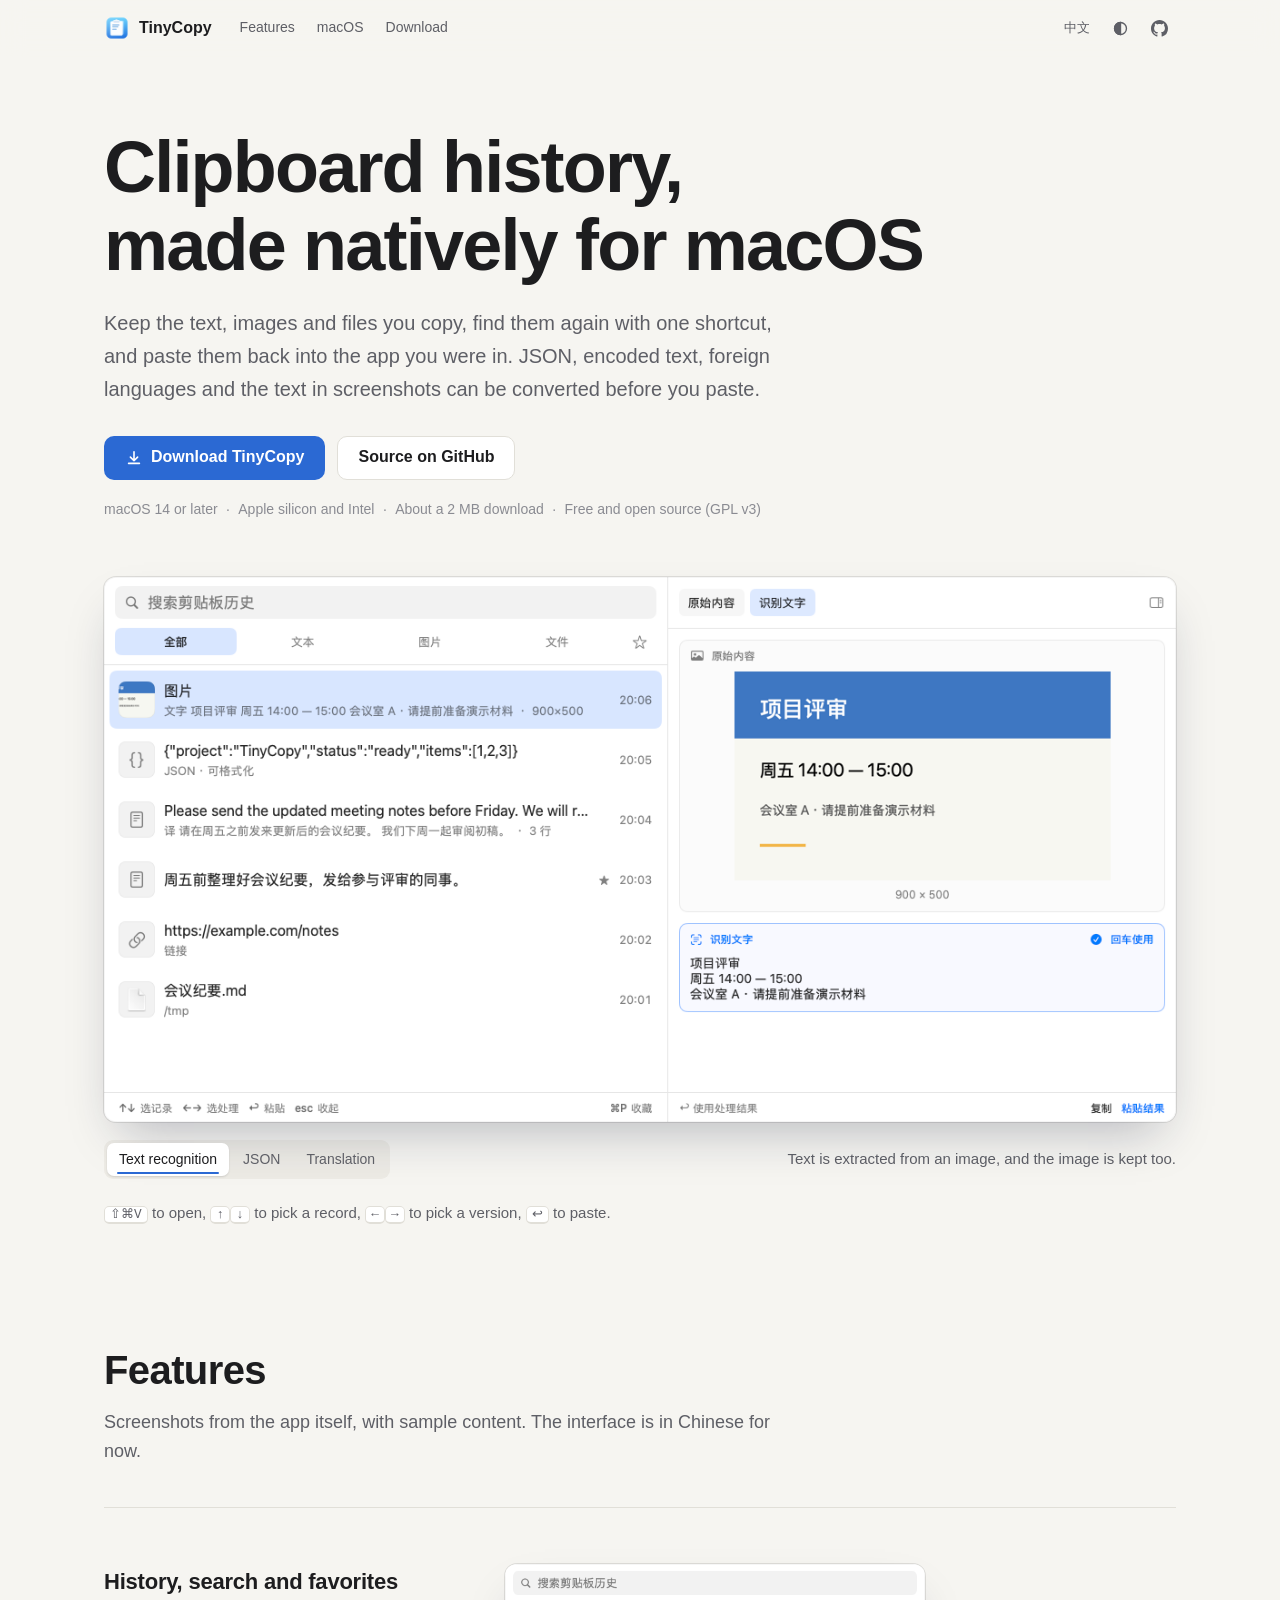
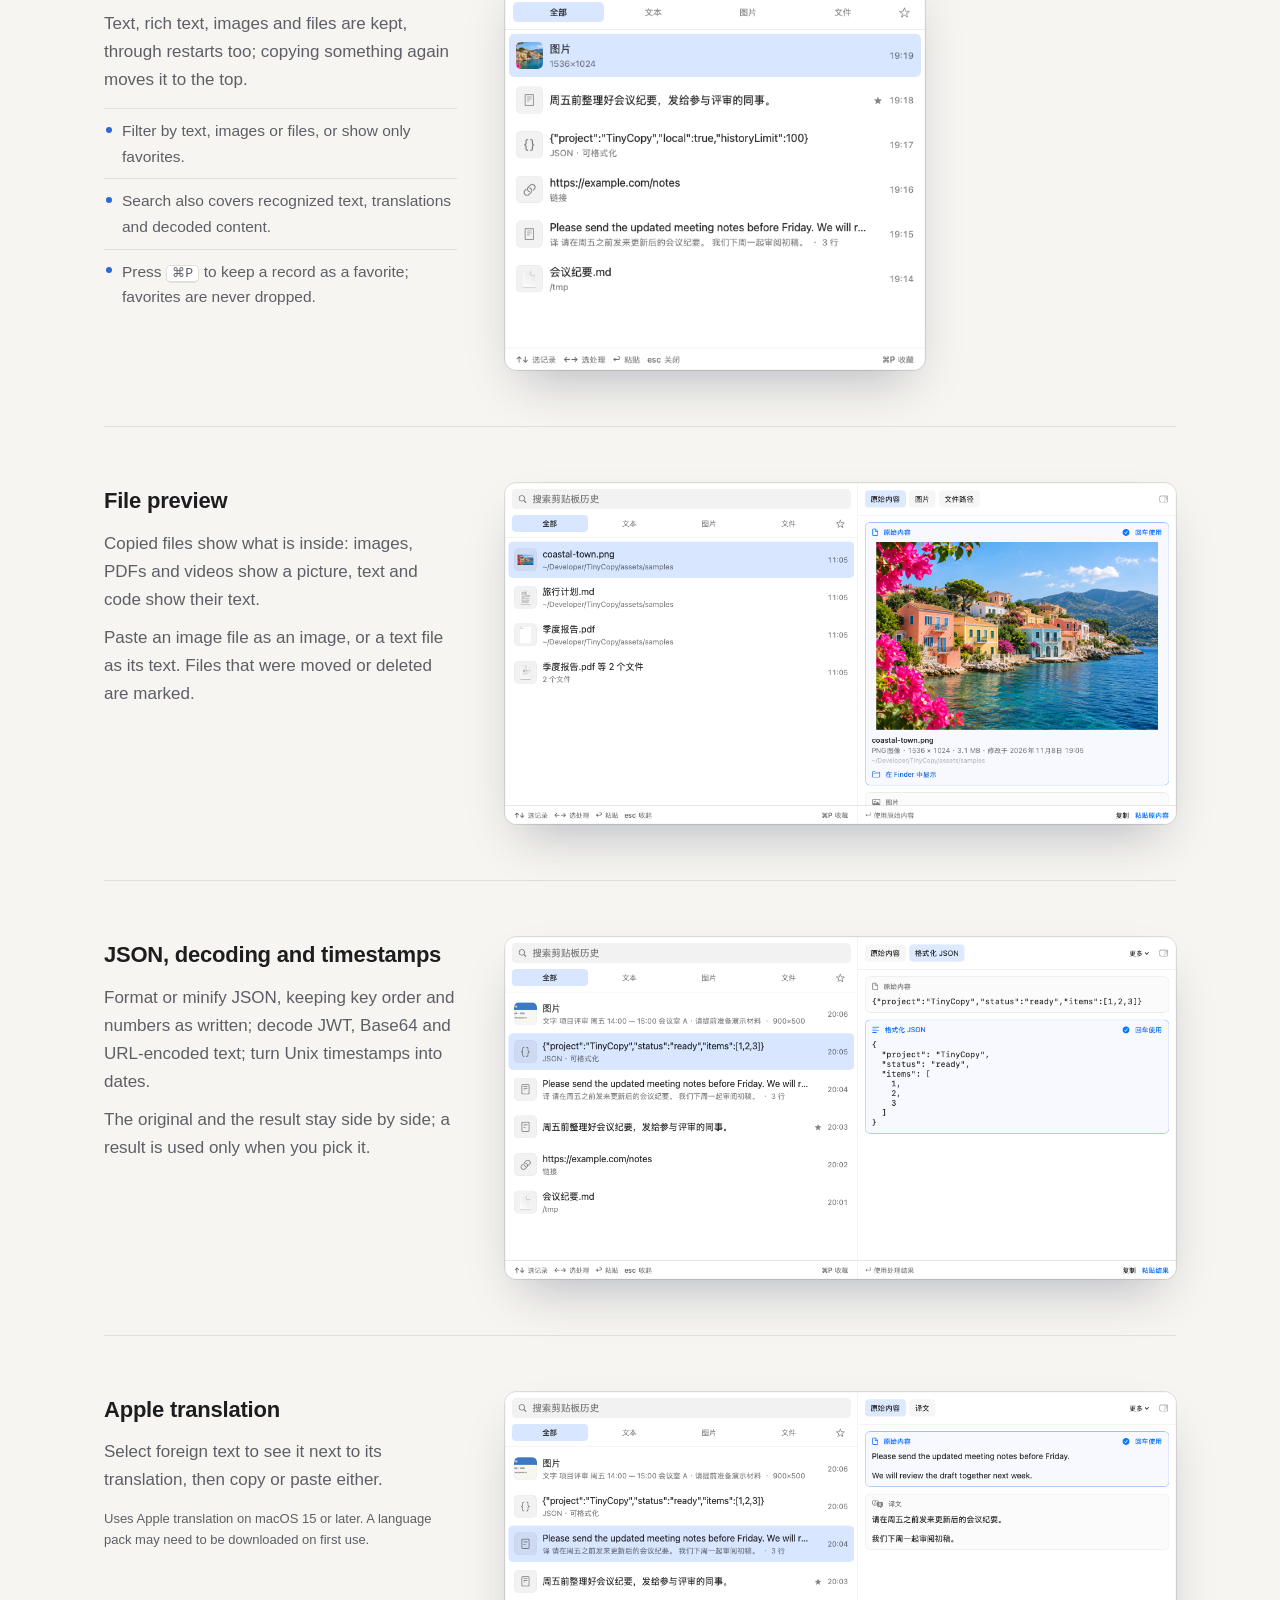
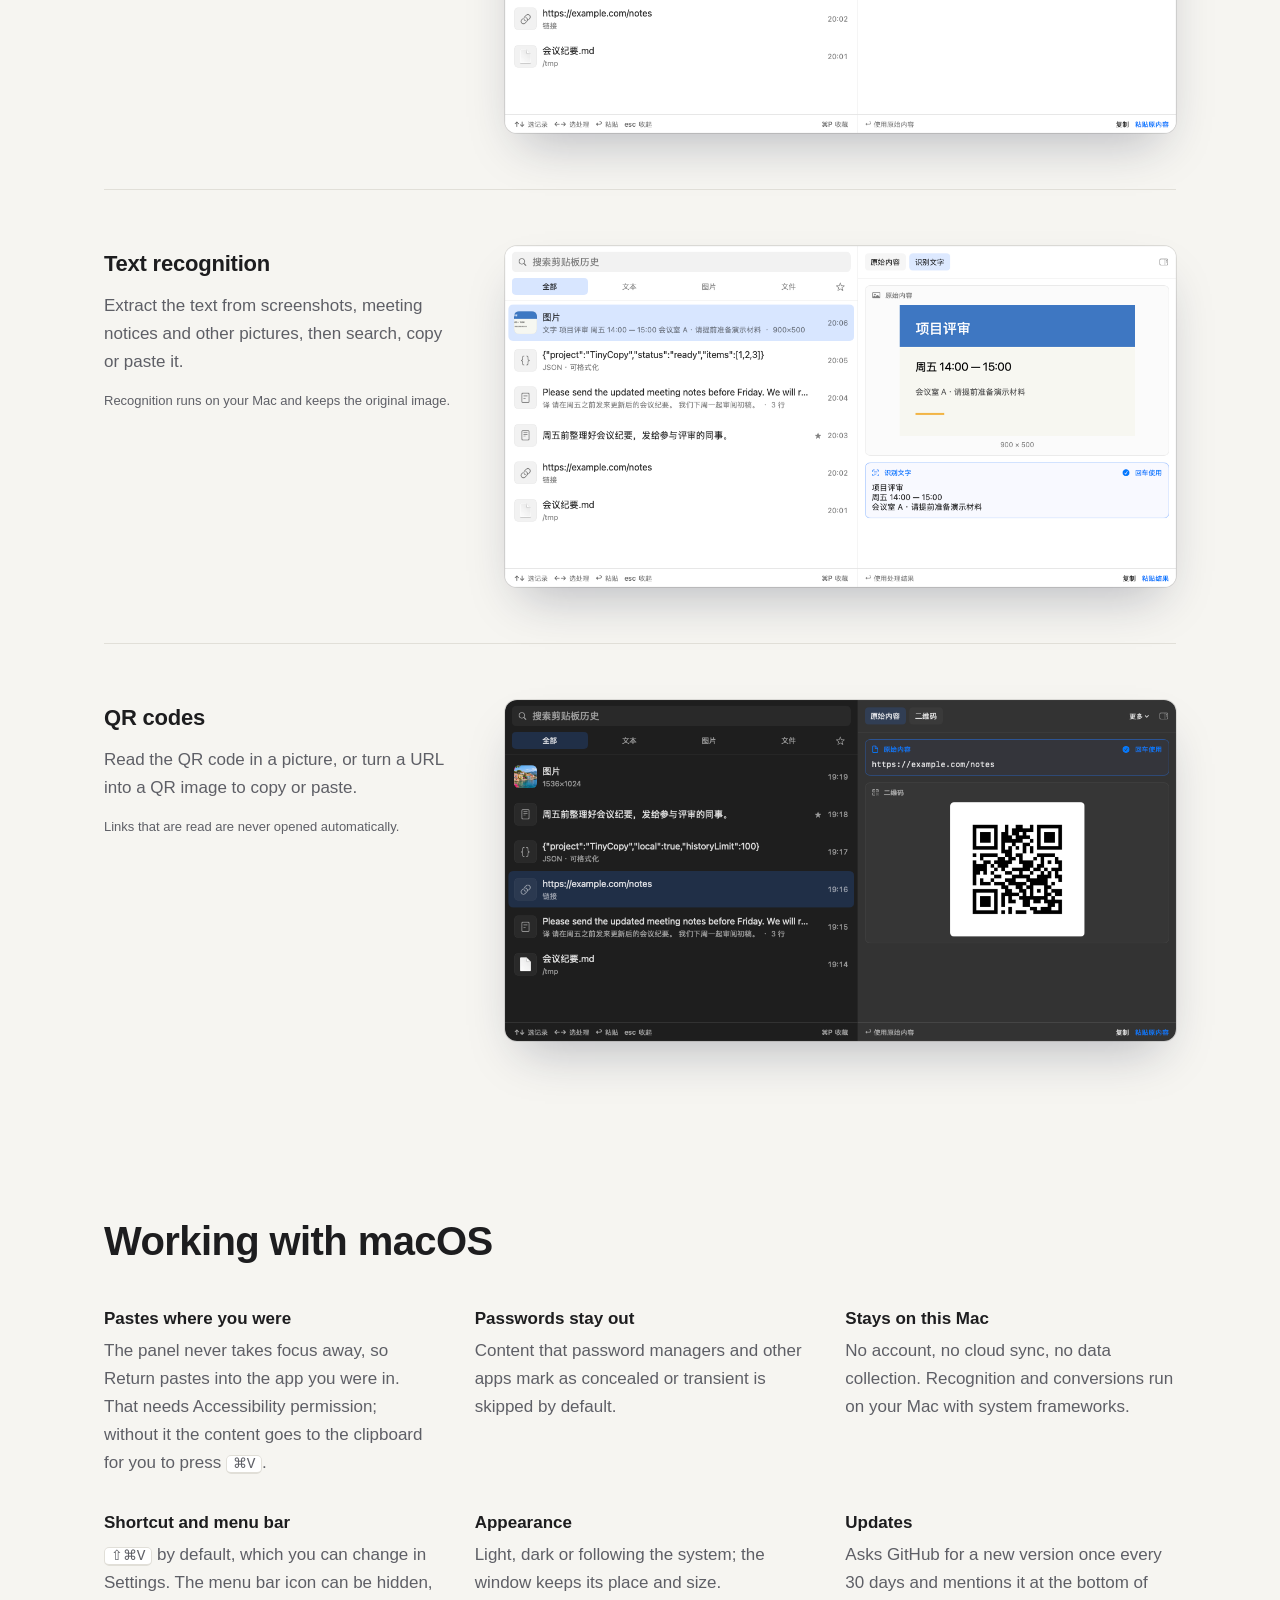
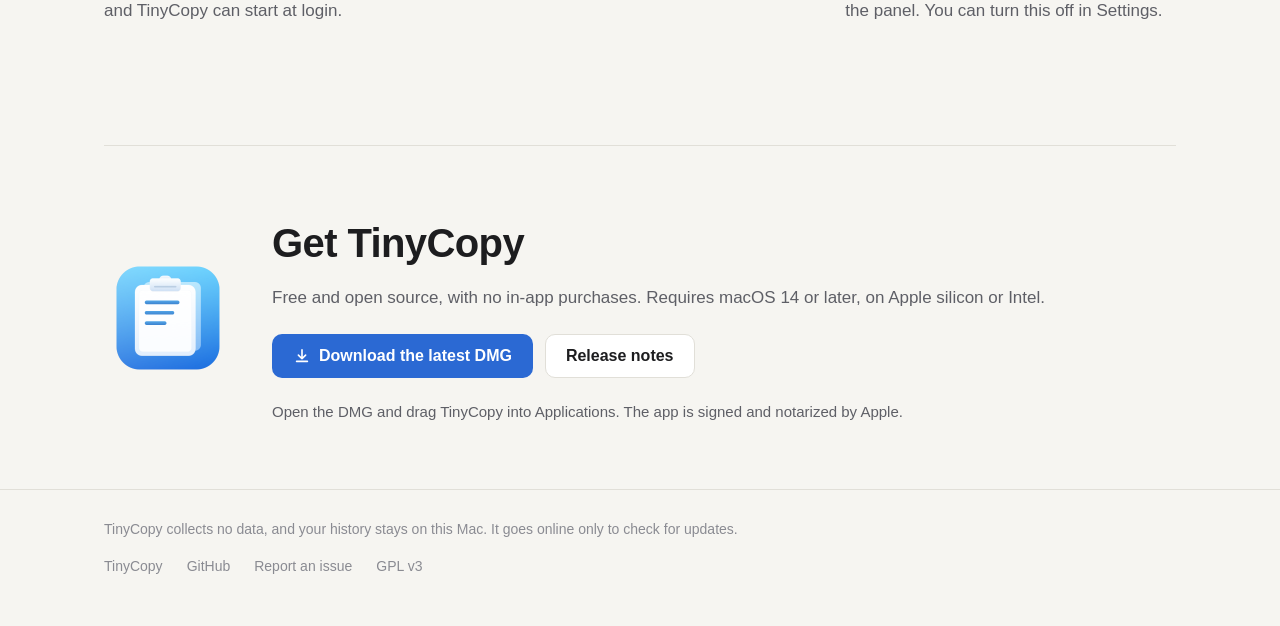
==== commit 4c0c80a7: "Align the README and introduction page with TinyEdit One self-contained index.html with paired zh/en" ====
--- a/site/index.html
+++ b/site/index.html
@@ -1,93 +1,522 @@
 <!doctype html>
 <html lang="zh-CN">
 <head>
-<meta charset="utf-8"><meta name="viewport" content="width=device-width, initial-scale=1">
-<title>TinyCopy — macOS 剪贴板历史工具</title>
-<meta name="description" content="macOS 剪贴板历史工具，支持搜索、收藏、翻译、图片文字识别和二维码。">
-<meta property="og:title" content="TinyCopy"><meta property="og:description" content="macOS 剪贴板历史工具。支持搜索、收藏、翻译和图片文字识别。">
-<meta property="og:type" content="website"><meta property="og:url" content="https://yanghanqing.github.io/tinycopy/">
-<meta property="og:image" content="https://yanghanqing.github.io/tinycopy/assets/hero-ocr-light.png"><meta name="twitter:card" content="summary_large_image">
-<link rel="icon" type="image/png" href="assets/icon.png"><link rel="apple-touch-icon" href="assets/icon.png">
-<script>(function(){try{var t=localStorage.getItem('tinycopy-theme');if(t==='light'||t==='dark')document.documentElement.dataset.theme=t;var l=localStorage.getItem('tinycopy-language'),n=(navigator.languages&&navigator.languages[0])||navigator.language||'en';document.documentElement.lang=(l==='zh'||(l!=='en'&&/^zh/i.test(n)))?'zh-CN':'en';}catch(e){}})();</script>
-<link rel="stylesheet" href="style.css"><script src="script.js" defer></script>
-</head><body>
-
-<a data-i18n="skip" class="skip" href="#main">跳到正文</a>
-<header class="topbar"><div class="wrap nav-row"><a class="brand" href="#"><img src="assets/icon.png" width="36" height="36" alt="">TinyCopy</a><nav aria-label="主导航" data-i18n-aria="nav">
-<a data-i18n="featuresLink" href="#features">功能</a>
-<a data-i18n="downloadLink" href="#download">下载</a>
-</nav><div class="nav-tools"><button id="language" class="icon-button" type="button" aria-label="English" title="English"><svg viewBox="0 0 24 24" fill="none" stroke="currentColor" stroke-width="1.6" aria-hidden="true"><circle cx="12" cy="12" r="9"/><ellipse cx="12" cy="12" rx="4" ry="9"/><path d="M3 12h18M5 7h14M5 17h14"/></svg></button><button id="theme" class="icon-button" type="button" aria-label="外观" title="外观"><span data-theme-icon="system"><svg viewBox="0 0 24 24" fill="none" stroke="currentColor" stroke-width="1.6" stroke-linecap="round" aria-hidden="true"><rect x="3" y="4" width="18" height="13" rx="2"/><path d="M8 21h8m-4-4v4"/></svg></span><span data-theme-icon="light" hidden><svg viewBox="0 0 24 24" fill="none" stroke="currentColor" stroke-width="1.6" stroke-linecap="round" aria-hidden="true"><circle cx="12" cy="12" r="4"/><path d="M12 2v2m0 16v2M2 12h2m16 0h2M5 5l1.5 1.5m11 11L19 19M5 19l1.5-1.5m11-11L19 5"/></svg></span><span data-theme-icon="dark" hidden><svg viewBox="0 0 24 24" fill="none" stroke="currentColor" stroke-width="1.6" aria-hidden="true"><path d="M20 14.3A8.6 8.6 0 0 1 9.7 4a8.8 8.8 0 1 0 10.3 10.3Z"/></svg></span></button></div></div></header><main id="main"><section class="hero wrap">
-<h1 data-i18n="title">macOS 剪贴板历史工具</h1>
-<p data-i18n="intro" class="intro">记录复制过的文字、图片和文件。
-搜索、查看结果，再粘贴回原来的应用。</p>
-<div class="actions">
-<a data-i18n="downloadButton" class="button primary" href="https://github.com/YangHanqing/tinycopy/releases/latest">下载 TinyCopy</a>
-</div><p class="meta">
-<span data-i18n="requirements">macOS 14 及以上 · Apple 芯片与 Intel</span>
-<span class="meta-dot"> · </span><span>GPL-3.0</span></p><figure class="hero-showcase" id="showcase" aria-label="功能示例" data-i18n-aria="carouselLabel"><div class="carousel-stage" tabindex="0">
-<div class="hero-slide" id="slide-0" role="tabpanel" aria-labelledby="tab-0">
-<button class="screenshot" data-zoom aria-label="放大图片识别示例" data-i18n-aria="zoomHeroocr"><img class="light-shot" src="assets/hero-ocr-light.png" width="1180" height="600" alt="图片识别示例" data-i18n-alt="altHeroocr"><img class="dark-shot" src="assets/hero-ocr-dark.png" width="1180" height="600" alt="图片识别示例" data-i18n-alt="altHeroocr"></button>
+<meta charset="utf-8">
+<meta name="viewport" content="width=device-width, initial-scale=1">
+<title>TinyCopy</title>
+<meta name="description" content="TinyCopy 是一个 macOS 原生的剪贴板历史工具：记录复制过的文字、图片和文件，搜索、预览后粘贴回原来的应用；内置 JSON、解码、翻译、图片文字识别和二维码。免费，开源。">
+<meta property="og:title" content="TinyCopy">
+<meta property="og:description" content="Clipboard history for macOS: keep copied text, images and files, search and preview them, and paste them back. JSON, decoding, translation, text recognition and QR codes built in. Free and open source.">
+<meta property="og:image" content="https://yanghanqing.github.io/tinycopy/img/og.png">
+<meta property="og:url" content="https://yanghanqing.github.io/tinycopy/">
+<meta property="og:type" content="website">
+<meta name="twitter:card" content="summary_large_image">
+<link rel="icon" type="image/png" href="favicon.png">
+<link rel="apple-touch-icon" href="apple-touch-icon.png">
+<script>
+  // Language and theme before first paint.
+  (function () {
+    var d = document.documentElement, lang = null, theme = null;
+    try { lang = localStorage.getItem('lang'); theme = localStorage.getItem('theme'); } catch (e) {}
+    var q = /[?&]lang=(zh|en)/.exec(location.search);
+    if (q) lang = q[1];
+    if (!lang) lang = /^zh/i.test(navigator.language || '') ? 'zh' : 'en';
+    d.lang = lang === 'zh' ? 'zh-CN' : 'en';
+    if (theme === 'light' || theme === 'dark') d.setAttribute('data-theme', theme);
+  })();
+</script>
+<style>
+:root {
+  --bg: #F6F5F1;
+  --bg-raised: #FFFFFF;
+  --fg: #1D1D1F;
+  --muted: #5E5F66;
+  --faint: #8A8B92;
+  --line: #E1DFD8;
+  --accent: #2467D8;
+  --accent-bg: #2B69D3;
+  --on-accent: #FFFFFF;
+  --code-bg: #EDEBE5;
+  --seg-on: #FFFFFF;
+  --shot-bg: #FFFFFF;
+  --shadow: 0 0 0 1px rgba(0,0,0,.10), 0 24px 48px -16px rgba(20,30,60,.28);
+}
+@media (prefers-color-scheme: dark) {
+  :root:not([data-theme="light"]) {
+    --bg: #141416; --bg-raised: #1C1C1F; --fg: #E6E6E9; --muted: #A4A5AD; --faint: #7C7D85;
+    --line: #2C2D31; --accent: #7AA2FF; --accent-bg: #2B69D3; --on-accent: #FFFFFF; --code-bg: #1F2023; --seg-on: #3A3B41;
+    --shot-bg: #1E1F22;
+    --shadow: 0 0 0 1px rgba(255,255,255,.08), 0 24px 48px -16px rgba(0,0,0,.7);
+  }
+}
+:root[data-theme="dark"] {
+  --bg: #141416; --bg-raised: #1C1C1F; --fg: #E6E6E9; --muted: #A4A5AD; --faint: #7C7D85;
+  --line: #2C2D31; --accent: #7AA2FF; --accent-bg: #2B69D3; --on-accent: #FFFFFF; --code-bg: #1F2023; --seg-on: #3A3B41;
+  --shot-bg: #1E1F22;
+  --shadow: 0 0 0 1px rgba(255,255,255,.08), 0 24px 48px -16px rgba(0,0,0,.7);
+}
+
+* { box-sizing: border-box; }
+html { -webkit-text-size-adjust: 100%; scroll-behavior: smooth; scroll-padding-top: 72px; }
+body {
+  margin: 0; background: var(--bg); color: var(--fg);
+  font: 17px/1.65 -apple-system, BlinkMacSystemFont, "SF Pro Text", "PingFang SC", "Hiragino Sans GB", "Helvetica Neue", sans-serif;
+  -webkit-font-smoothing: antialiased; overflow-x: hidden;
+}
+html[lang="en"] .zh, html[lang="zh-CN"] .en { display: none !important; }
+a { color: inherit; }
+code, kbd, .mono { font-family: ui-monospace, "SF Mono", Menlo, monospace; }
+code { font-size: .88em; background: var(--code-bg); padding: .1em .35em; border-radius: 4px; }
+kbd { font-size: .85em; border: 1px solid var(--line); border-bottom-width: 2px; border-radius: 5px; padding: 0 .4em; background: var(--bg-raised); white-space: nowrap; }
+img { max-width: 100%; height: auto; display: block; }
+button { font: inherit; color: inherit; }
+.wrap { max-width: 1120px; margin: 0 auto; padding: 0 24px; }
+@media (max-width: 600px) { .wrap { padding: 0 16px; } }
+
+/* Header */
+header.top { position: sticky; top: 0; z-index: 20; background: color-mix(in srgb, var(--bg) 88%, transparent); backdrop-filter: saturate(1.4) blur(12px); -webkit-backdrop-filter: saturate(1.4) blur(12px); border-bottom: 1px solid transparent; transition: border-color .2s; }
+header.top.scrolled { border-bottom-color: var(--line); }
+.top .wrap { display: flex; align-items: center; gap: 28px; height: 56px; }
+.brand { display: flex; align-items: center; gap: 9px; font-weight: 650; text-decoration: none; font-size: 16px; }
+.brand img { width: 26px; height: 26px; }
+.top nav { display: flex; gap: 22px; font-size: 14px; color: var(--muted); }
+.top nav a { text-decoration: none; }
+.top nav a:hover { color: var(--fg); }
+.top .tools { margin-left: auto; display: flex; gap: 6px; align-items: center; }
+.iconbtn { border: 0; background: none; height: 32px; min-width: 32px; padding: 0 8px; border-radius: 7px; cursor: pointer; color: var(--muted); font-size: 13px; display: inline-flex; align-items: center; justify-content: center; gap: 6px; text-decoration: none; }
+.iconbtn:hover { background: var(--code-bg); color: var(--fg); }
+.iconbtn svg { width: 17px; height: 17px; }
+@media (max-width: 720px) { .top nav { display: none; } }
+
+/* Hero */
+.hero { padding: 72px 0 0; }
+.hero h1 { font-size: clamp(38px, 6.4vw, 72px); line-height: 1.08; letter-spacing: -.025em; margin: 0 0 22px; font-weight: 700; max-width: 14em; }
+html[lang="zh-CN"] .hero h1 { letter-spacing: -.01em; }
+.hero .lede { font-size: clamp(17px, 2vw, 20px); color: var(--muted); max-width: 34em; margin: 0 0 30px; }
+.actions { display: flex; flex-wrap: wrap; gap: 12px; align-items: center; }
+.btn { display: inline-flex; align-items: center; gap: 8px; height: 44px; padding: 0 20px; border-radius: 10px; font-size: 16px; font-weight: 600; text-decoration: none; border: 1px solid var(--line); background: var(--bg-raised); }
+.btn.primary { background: var(--accent-bg); color: var(--on-accent); border-color: transparent; }
+.btn.primary:hover { filter: brightness(1.06); }
+.btn:not(.primary):hover { border-color: var(--faint); }
+.btn svg { width: 18px; height: 18px; }
+.meta { margin-top: 18px; font-size: 14px; color: var(--faint); }
+.meta > span + span::before { content: "·"; margin: 0 .6em; }
+.hero-shot { margin: 56px auto 0; max-width: 1100px; }
+
+/* A screenshot of the panel (it has no title bar) */
+.shot { position: relative; border-radius: 12px; overflow: hidden; box-shadow: var(--shadow); background: var(--shot-bg); }
+.shot img { width: 100%; height: auto; }
+.only-dark { display: none; }
+@media (prefers-color-scheme: dark) {
+  :root:not([data-theme="light"]) .only-dark { display: block; }
+  :root:not([data-theme="light"]) .only-light { display: none; }
+}
+:root[data-theme="dark"] .only-dark { display: block; }
+:root[data-theme="dark"] .only-light { display: none; }
+
+/* Sections */
+section { padding: 120px 0 0; }
+.sec-head { max-width: 40em; margin-bottom: 40px; }
+.sec-head h2 { font-size: clamp(28px, 3.6vw, 40px); line-height: 1.2; letter-spacing: -.015em; margin: 0 0 14px; font-weight: 700; }
+.sec-head p { color: var(--muted); margin: 0; font-size: 18px; }
+.note { font-size: 13px; color: var(--faint); }
+
+/* Hero switcher */
+.hero-stage { position: relative; aspect-ratio: 1180 / 600; touch-action: pan-y; outline: none; }
+.hero-stage:focus-visible { box-shadow: var(--shadow), 0 0 0 3px var(--accent-bg); }
+.hero-stage .slide { position: absolute; inset: 0; opacity: 0; transition: opacity .35s ease; }
+.hero-stage .slide.on { opacity: 1; }
+.hero-stage .slide img { width: 100%; height: 100%; object-fit: cover; object-position: top; }
+.hero-nav { display: flex; align-items: center; justify-content: space-between; gap: 12px 24px; margin-top: 18px; flex-wrap: wrap-reverse; }
+.hero-nav .seg { margin: 0; }
+.hero-nav .cap { margin: 0; color: var(--muted); font-size: 15px; }
+@media (max-width: 700px) { .hero-nav { flex-direction: column-reverse; align-items: stretch; } .hero-nav .seg { display: flex; } .hero-nav .seg button { flex: 1; padding: 6px 6px; font-size: 13px; } }
+.keys { margin: 22px 0 0; color: var(--muted); font-size: 15px; }
+
+/* Auto-advancing switchers: a progress line under the current control */
+.seg button { position: relative; }
+.auto .run::after { content: ""; position: absolute; left: 10px; right: 10px; bottom: 2px; height: 2px; border-radius: 1px; background: var(--accent-bg); transform-origin: left; animation: autoprog var(--dur, 6s) linear forwards; }
+.auto.paused .run::after { animation-play-state: paused; }
+@keyframes autoprog { from { transform: scaleX(0); } to { transform: scaleX(1); } }
+
+.seg { display: inline-flex; gap: 2px; padding: 3px; border-radius: 9px; background: var(--code-bg); margin-bottom: 14px; flex-wrap: wrap; }
+.seg button { border: 0; background: none; padding: 5px 12px; border-radius: 7px; font-size: 14px; color: var(--muted); cursor: pointer; }
+.seg button[aria-selected="true"] { background: var(--seg-on); color: var(--fg); box-shadow: 0 1px 2px rgba(0,0,0,.12); }
+.points { margin: 14px 0 0; padding: 0; list-style: none; color: var(--muted); font-size: 15.5px; }
+.points li { padding: 9px 0 9px 18px; border-top: 1px solid var(--line); position: relative; }
+.points li::before { content: ""; position: absolute; left: 2px; top: 1.15em; width: 6px; height: 6px; border-radius: 50%; background: var(--accent-bg); }
+
+/* Feature rows */
+.feat { display: grid; grid-template-columns: minmax(0, 1fr) minmax(0, 1.9fr); gap: 48px; align-items: start; padding: 56px 0; border-top: 1px solid var(--line); }
+.feat:first-of-type { border-top: 0; padding-top: 0; }
+.feat h3 { font-size: 22px; margin: 0 0 10px; letter-spacing: -.01em; }
+.feat p { color: var(--muted); margin: 0 0 10px; }
+.feat .note { margin-top: 14px; }
+.feat .shot.narrow { max-width: 420px; }
+@media (max-width: 860px) { .feat { grid-template-columns: 1fr; gap: 24px; } .feat .shot.narrow { margin: 0 auto; } }
+
+/* Mac */
+.facts { margin: 0; }
+.facts.grid { display: grid; grid-template-columns: repeat(3, minmax(0, 1fr)); gap: 32px 40px; }
+.facts.grid dt { margin-top: 0; }
+@media (max-width: 860px) { .facts.grid { grid-template-columns: repeat(2, minmax(0, 1fr)); } }
+@media (max-width: 560px) { .facts.grid { grid-template-columns: 1fr; } }
+.facts dt { font-weight: 650; margin-top: 22px; }
+.facts dt:first-child { margin-top: 0; }
+.facts dd { margin: 4px 0 0; color: var(--muted); }
+
+/* Download */
+.dl { margin-top: 120px; padding: 64px 0; border-top: 1px solid var(--line); display: grid; grid-template-columns: auto 1fr; gap: 40px; align-items: center; }
+.dl > img { width: 128px; height: 128px; }
+.dl h2 { font-size: clamp(28px, 3.6vw, 40px); margin: 0 0 8px; letter-spacing: -.015em; }
+.dl p { margin: 0 0 22px; color: var(--muted); }
+.dl .install { margin: 22px 0 0; color: var(--muted); font-size: 15px; }
+@media (max-width: 700px) { .dl { grid-template-columns: 1fr; gap: 20px; } .dl > img { width: 88px; height: 88px; } }
+footer { padding: 28px 0 48px; border-top: 1px solid var(--line); font-size: 14px; color: var(--faint); }
+footer .links { display: flex; flex-wrap: wrap; gap: 8px 24px; }
+footer .privacy-line { margin: 0 0 14px; max-width: 52em; }
+footer a { text-decoration: none; }
+footer a:hover { color: var(--fg); }
+
+.feat .shot, .hero-stage { cursor: zoom-in; }
+dialog.zoom { border: 0; padding: 0; background: none; max-width: min(1400px, 96vw); max-height: 94vh; overflow: visible; }
+dialog.zoom::backdrop { background: rgba(10,10,12,.78); }
+dialog.zoom img { max-height: 92vh; width: auto; border-radius: 10px; cursor: zoom-out; }
+.feat > *, .dl > * { min-width: 0; }
+@media (max-width: 600px) {
+  .hero { padding-top: 48px; }
+  .hero h1 { font-size: 31px; line-height: 1.2; }
+  section { padding-top: 88px; }
+  .sec-head h2 { font-size: 26px; }
+  .feat { padding: 44px 0; }
+  .feat .shot, .hero-stage { cursor: pointer; }
+  dialog.zoom { max-width: 100vw; max-height: 100vh; width: 100vw; height: 100vh; overflow: auto; background: rgba(10,10,12,.92); }
+  dialog.zoom img { width: 1000px; max-width: none; max-height: none; border-radius: 0; }
+  .zoom-hint { display: block; }
+}
+.zoom-hint { display: none; font-size: 13px; color: var(--faint); margin-top: 10px; }
+@media (prefers-reduced-motion: reduce) { * { transition: none !important; scroll-behavior: auto !important; } }
+</style>
+</head>
+<body>
+
+<header class="top" id="top">
+  <div class="wrap">
+    <a class="brand" href="#"><img src="img/icon.png" alt="">TinyCopy</a>
+    <nav>
+      <a href="#features"><span class="zh">功能</span><span class="en">Features</span></a>
+      <a href="#mac"><span class="zh">与系统的配合</span><span class="en">macOS</span></a>
+      <a href="#download"><span class="zh">下载</span><span class="en">Download</span></a>
+    </nav>
+    <div class="tools">
+      <button class="iconbtn" id="langBtn" type="button" aria-label="Language"><span class="zh">English</span><span class="en">中文</span></button>
+      <button class="iconbtn" id="themeBtn" type="button" aria-label="Appearance">
+        <svg viewBox="0 0 20 20" fill="none" stroke="currentColor" stroke-width="1.6"><circle cx="10" cy="10" r="7"/><path d="M10 3a7 7 0 0 0 0 14z" fill="currentColor"/></svg>
+      </button>
+      <a class="iconbtn" href="https://github.com/YangHanqing/tinycopy" aria-label="GitHub">
+        <svg viewBox="0 0 16 16" fill="currentColor"><path d="M8 0C3.58 0 0 3.58 0 8c0 3.54 2.29 6.53 5.47 7.59.4.07.55-.17.55-.38 0-.19-.01-.82-.01-1.49-2.01.37-2.53-.49-2.69-.94-.09-.23-.48-.94-.82-1.13-.28-.15-.68-.52-.01-.53.63-.01 1.08.58 1.23.82.72 1.21 1.87.87 2.33.66.07-.52.28-.87.51-1.07-1.78-.2-3.64-.89-3.64-3.95 0-.87.31-1.59.82-2.15-.08-.2-.36-1.02.08-2.12 0 0 .67-.21 2.2.82.64-.18 1.32-.27 2-.27.68 0 1.36.09 2 .27 1.53-1.04 2.2-.82 2.2-.82.44 1.1.16 1.92.08 2.12.51.56.82 1.27.82 2.15 0 3.07-1.87 3.75-3.65 3.95.29.25.54.73.54 1.48 0 1.07-.01 1.93-.01 2.2 0 .21.15.46.55.38A8.01 8.01 0 0 0 16 8c0-4.42-3.58-8-8-8z"/></svg>
+      </a>
+    </div>
+  </div>
+</header>
+
+<main>
+<div class="hero">
+  <div class="wrap">
+    <h1><span class="zh">为 macOS 原生打造的<br>剪贴板历史工具</span><span class="en">Clipboard history,<br>made natively for macOS</span></h1>
+    <p class="lede">
+      <span class="zh">记录复制过的文字、图片和文件，按下快捷键即可找回，粘贴回原来的应用。JSON、编码文本、外语和截图里的文字，也能先处理再粘贴。</span>
+      <span class="en">Keep the text, images and files you copy, find them again with one shortcut, and paste them back into the app you were in. JSON, encoded text, foreign languages and the text in screenshots can be converted before you paste.</span>
+    </p>
+    <div class="actions">
+      <a class="btn primary" href="https://github.com/YangHanqing/tinycopy/releases/latest">
+        <svg viewBox="0 0 20 20" fill="none" stroke="currentColor" stroke-width="1.8" stroke-linecap="round" stroke-linejoin="round"><path d="M10 3v10m-4-4 4 4 4-4M4 16h12"/></svg>
+        <span class="zh">下载 TinyCopy</span><span class="en">Download TinyCopy</span>
+      </a>
+      <a class="btn" href="https://github.com/YangHanqing/tinycopy"><span class="zh">在 GitHub 查看源码</span><span class="en">Source on GitHub</span></a>
+    </div>
+    <div class="meta">
+      <span><span class="zh">macOS 14 及以上</span><span class="en">macOS 14 or later</span></span><span><span class="zh">支持 Apple 芯片与 Intel</span><span class="en">Apple silicon and Intel</span></span><span><span class="zh">安装包约 2 MB</span><span class="en">About a 2 MB download</span></span><span><span class="zh">免费开源（GPL v3）</span><span class="en">Free and open source (GPL v3)</span></span>
+    </div>
+  </div>
+  <div class="wrap">
+    <figure class="hero-shot" id="hero">
+      <div class="hero-stage shot" id="heroStage" tabindex="0" aria-roledescription="carousel" aria-label="TinyCopy">
+        <div class="slide on">
+          <img class="only-light" src="img/hero-ocr-light.png" width="1180" height="600" alt="An image in the history, with the text recognized from it">
+          <img class="only-dark" src="img/hero-ocr-dark.png" width="1180" height="600" alt="An image in the history, with the text recognized from it">
+        </div>
+        <div class="slide">
+          <img class="only-light" src="img/hero-json-light.png" width="1180" height="600" alt="Copied JSON and its formatted version" loading="lazy">
+          <img class="only-dark" src="img/hero-json-dark.png" width="1180" height="600" alt="Copied JSON and its formatted version" loading="lazy">
+        </div>
+        <div class="slide">
+          <img class="only-light" src="img/hero-translation-light.png" width="1180" height="600" alt="Copied English text and its translation" loading="lazy">
+          <img class="only-dark" src="img/hero-translation-dark.png" width="1180" height="600" alt="Copied English text and its translation" loading="lazy">
+        </div>
+      </div>
+      <figcaption class="hero-nav">
+        <div class="seg" role="tablist" id="heroTabs" aria-label="Screens">
+          <button type="button" role="tab" aria-selected="true"><span class="zh">图片识别</span><span class="en">Text recognition</span></button>
+          <button type="button" role="tab" aria-selected="false">JSON</button>
+          <button type="button" role="tab" aria-selected="false"><span class="zh">翻译</span><span class="en">Translation</span></button>
+        </div>
+        <p class="cap"><span class="zh">从图片中提取文字，原图和识别结果同时保留。</span><span class="en">Text is extracted from an image, and the image is kept too.</span></p>
+        <p class="cap" hidden><span class="zh">原文和格式化结果并排显示，选中哪份就粘贴哪份。</span><span class="en">The original and the formatted JSON side by side: paste whichever you pick.</span></p>
+        <p class="cap" hidden><span class="zh">外语正文自动翻译，按左右键选择原文或译文。</span><span class="en">Foreign text is translated; ← and → choose the original or the translation.</span></p>
+      </figcaption>
+    </figure>
+    <p class="keys"><kbd>⇧⌘V</kbd> <span class="zh">打开，<kbd>↑</kbd><kbd>↓</kbd> 选记录，<kbd>←</kbd><kbd>→</kbd> 选内容，<kbd>↩</kbd> 粘贴。</span><span class="en">to open, <kbd>↑</kbd><kbd>↓</kbd> to pick a record, <kbd>←</kbd><kbd>→</kbd> to pick a version, <kbd>↩</kbd> to paste.</span></p>
+  </div>
 </div>
-<div class="hero-slide" id="slide-1" role="tabpanel" aria-labelledby="tab-1" hidden>
-<button class="screenshot" data-zoom aria-label="放大JSON示例" data-i18n-aria="zoomHerojson"><img class="light-shot" src="assets/hero-json-light.png" width="1180" height="600" alt="JSON示例" data-i18n-alt="altHerojson"><img class="dark-shot" src="assets/hero-json-dark.png" width="1180" height="600" alt="JSON示例" data-i18n-alt="altHerojson"></button>
+
+<section id="features">
+  <div class="wrap">
+    <div class="sec-head">
+      <h2><span class="zh">功能</span><span class="en">Features</span></h2>
+      <p class="zoom-hint"><span class="zh">轻点截图可放大查看，左右拖动浏览。</span><span class="en">Tap a screenshot to see it larger and drag to look around.</span></p>
+      <p><span class="zh">以下截图均来自应用本身，使用示例内容；界面目前为中文。</span><span class="en">Screenshots from the app itself, with sample content. The interface is in Chinese for now.</span></p>
+    </div>
+
+    <div class="feat">
+      <div>
+        <h3><span class="zh">历史、搜索与收藏</span><span class="en">History, search and favorites</span></h3>
+        <p><span class="zh">文字、富文本、图片和文件都会记录，重启后依然保留；重复复制的内容移到顶部。</span><span class="en">Text, rich text, images and files are kept, through restarts too; copying something again moves it to the top.</span></p>
+        <ul class="points">
+          <li><span class="zh">按文本、图片、文件筛选，或只看收藏。</span><span class="en">Filter by text, images or files, or show only favorites.</span></li>
+          <li><span class="zh">搜索同时覆盖识别出的文字、译文和解码结果。</span><span class="en">Search also covers recognized text, translations and decoded content.</span></li>
+          <li><span class="zh">常用内容按 <kbd>⌘P</kbd> 收藏，不会被淘汰。</span><span class="en">Press <kbd>⌘P</kbd> to keep a record as a favorite; favorites are never dropped.</span></li>
+        </ul>
+      </div>
+      <div class="shot narrow"><img src="img/history.png" width="620" height="600" alt="The clipboard history with its filters" loading="lazy"></div>
+    </div>
+
+    <div class="feat">
+      <div>
+        <h3><span class="zh">文件预览</span><span class="en">File preview</span></h3>
+        <p><span class="zh">复制的文件直接显示内容：图片、PDF、视频显示画面，文本和代码显示文字。</span><span class="en">Copied files show what is inside: images, PDFs and videos show a picture, text and code show their text.</span></p>
+        <p><span class="zh">图片文件可以作为图片粘贴，文本文件可以直接粘贴其中的文字；文件被移动或删除时会标出。</span><span class="en">Paste an image file as an image, or a text file as its text. Files that were moved or deleted are marked.</span></p>
+      </div>
+      <div class="shot">
+        <img class="only-light" src="img/file-preview-light.png" width="1180" height="600" alt="Preview of a copied image file" loading="lazy">
+        <img class="only-dark" src="img/file-preview-dark.png" width="1180" height="600" alt="Preview of a copied image file" loading="lazy">
+      </div>
+    </div>
+
+    <div class="feat">
+      <div>
+        <h3><span class="zh">JSON、解码与时间戳</span><span class="en">JSON, decoding and timestamps</span></h3>
+        <p><span class="zh">格式化或压缩 JSON，保留键的顺序和数字原样；解码 JWT、Base64 和 URL 编码文本；把 Unix 时间戳转成日期。</span><span class="en">Format or minify JSON, keeping key order and numbers as written; decode JWT, Base64 and URL-encoded text; turn Unix timestamps into dates.</span></p>
+        <p><span class="zh">原始内容和结果同时显示，只有选中并确认后才会使用处理结果。</span><span class="en">The original and the result stay side by side; a result is used only when you pick it.</span></p>
+      </div>
+      <div class="shot">
+        <img class="only-light" src="img/hero-json-light.png" width="1180" height="600" alt="Copied JSON and its formatted version" loading="lazy">
+        <img class="only-dark" src="img/hero-json-dark.png" width="1180" height="600" alt="Copied JSON and its formatted version" loading="lazy">
+      </div>
+    </div>
+
+    <div class="feat">
+      <div>
+        <h3><span class="zh">系统翻译</span><span class="en">Apple translation</span></h3>
+        <p><span class="zh">选中外语正文即可查看原文与译文，再选择复制或粘贴哪一份。</span><span class="en">Select foreign text to see it next to its translation, then copy or paste either.</span></p>
+        <p class="note"><span class="zh">使用 macOS 系统翻译，需要 macOS 15 及以上；首次使用某种语言时可能需要下载语言包。</span><span class="en">Uses Apple translation on macOS 15 or later. A language pack may need to be downloaded on first use.</span></p>
+      </div>
+      <div class="shot">
+        <img class="only-light" src="img/hero-translation-light.png" width="1180" height="600" alt="Copied English text and its translation" loading="lazy">
+        <img class="only-dark" src="img/hero-translation-dark.png" width="1180" height="600" alt="Copied English text and its translation" loading="lazy">
+      </div>
+    </div>
+
+    <div class="feat">
+      <div>
+        <h3><span class="zh">图片文字识别</span><span class="en">Text recognition</span></h3>
+        <p><span class="zh">从截图、会议通知等图片中提取文字，识别结果可以搜索、复制或粘贴。</span><span class="en">Extract the text from screenshots, meeting notices and other pictures, then search, copy or paste it.</span></p>
+        <p class="note"><span class="zh">识别在本机完成，原图保留。</span><span class="en">Recognition runs on your Mac and keeps the original image.</span></p>
+      </div>
+      <div class="shot">
+        <img class="only-light" src="img/hero-ocr-light.png" width="1180" height="600" alt="An image in the history, with the text recognized from it" loading="lazy">
+        <img class="only-dark" src="img/hero-ocr-dark.png" width="1180" height="600" alt="An image in the history, with the text recognized from it" loading="lazy">
+      </div>
+    </div>
+
+    <div class="feat">
+      <div>
+        <h3><span class="zh">二维码</span><span class="en">QR codes</span></h3>
+        <p><span class="zh">读出图片中的二维码，或把网址生成二维码图片，直接复制或粘贴。</span><span class="en">Read the QR code in a picture, or turn a URL into a QR image to copy or paste.</span></p>
+        <p class="note"><span class="zh">识别出的链接不会自动打开。</span><span class="en">Links that are read are never opened automatically.</span></p>
+      </div>
+      <div class="shot"><img src="img/qrcode.png" width="1180" height="600" alt="A QR image generated from a URL" loading="lazy"></div>
+    </div>
+  </div>
+</section>
+
+<section id="mac">
+  <div class="wrap">
+    <div class="sec-head">
+      <h2><span class="zh">与系统的配合</span><span class="en">Working with macOS</span></h2>
+    </div>
+    <dl class="facts grid">
+      <div><dt><span class="zh">粘贴回原来的应用</span><span class="en">Pastes where you were</span></dt>
+      <dd><span class="zh">面板不会抢走焦点，按回车即粘贴到之前的应用。需要“辅助功能”权限；未授权时内容放回剪贴板，再自行按 <kbd>⌘V</kbd>。</span><span class="en">The panel never takes focus away, so Return pastes into the app you were in. That needs Accessibility permission; without it the content goes to the clipboard for you to press <kbd>⌘V</kbd>.</span></dd></div>
+      <div><dt><span class="zh">密码不会被记录</span><span class="en">Passwords stay out</span></dt>
+      <dd><span class="zh">密码管理器等应用标记为保密或临时的内容默认不记录。</span><span class="en">Content that password managers and other apps mark as concealed or transient is skipped by default.</span></dd></div>
+      <div><dt><span class="zh">只存在这台 Mac 上</span><span class="en">Stays on this Mac</span></dt>
+      <dd><span class="zh">不需要账户，没有云同步，也不收集数据。识别和转换都使用系统框架在本机完成。</span><span class="en">No account, no cloud sync, no data collection. Recognition and conversions run on your Mac with system frameworks.</span></dd></div>
+      <div><dt><span class="zh">快捷键与菜单栏</span><span class="en">Shortcut and menu bar</span></dt>
+      <dd><span class="zh">默认 <kbd>⇧⌘V</kbd> 打开，可以在设置中更换；菜单栏图标可以隐藏，也可以登录时自动启动。</span><span class="en"><kbd>⇧⌘V</kbd> by default, which you can change in Settings. The menu bar icon can be hidden, and TinyCopy can start at login.</span></dd></div>
+      <div><dt><span class="zh">外观</span><span class="en">Appearance</span></dt>
+      <dd><span class="zh">浅色、深色或跟随系统；窗口位置与大小会被记住。</span><span class="en">Light, dark or following the system; the window keeps its place and size.</span></dd></div>
+      <div><dt><span class="zh">检查更新</span><span class="en">Updates</span></dt>
+      <dd><span class="zh">每 30 天向 GitHub 查询一次新版本，有新版本时在面板底部提示，可以在设置中关闭。</span><span class="en">Asks GitHub for a new version once every 30 days and mentions it at the bottom of the panel. You can turn this off in Settings.</span></dd></div>
+    </dl>
+  </div>
+</section>
+
+<div class="wrap" id="download">
+  <div class="dl">
+    <img src="img/icon.png" alt="">
+    <div>
+      <h2><span class="zh">下载 TinyCopy</span><span class="en">Get TinyCopy</span></h2>
+      <p><span class="zh">免费开源，没有内购。需要 macOS 14 及以上，支持 Apple 芯片与 Intel。</span><span class="en">Free and open source, with no in-app purchases. Requires macOS 14 or later, on Apple silicon or Intel.</span></p>
+      <div class="actions">
+        <a class="btn primary" href="https://github.com/YangHanqing/tinycopy/releases/latest">
+          <svg viewBox="0 0 20 20" fill="none" stroke="currentColor" stroke-width="1.8" stroke-linecap="round" stroke-linejoin="round"><path d="M10 3v10m-4-4 4 4 4-4M4 16h12"/></svg>
+          <span class="zh">下载最新版（DMG）</span><span class="en">Download the latest DMG</span>
+        </a>
+        <a class="btn" href="https://github.com/YangHanqing/tinycopy/releases"><span class="zh">更新记录</span><span class="en">Release notes</span></a>
+      </div>
+      <p class="install"><span class="zh">打开下载的 DMG，将 TinyCopy 拖入“应用程序”文件夹即可。应用已签名并通过 Apple 公证。</span><span class="en">Open the DMG and drag TinyCopy into Applications. The app is signed and notarized by Apple.</span></p>
+    </div>
+  </div>
 </div>
-<div class="hero-slide" id="slide-2" role="tabpanel" aria-labelledby="tab-2" hidden>
-<button class="screenshot" data-zoom aria-label="放大翻译示例" data-i18n-aria="zoomHerotranslation"><img class="light-shot" src="assets/hero-translation-light.png" width="1180" height="600" alt="翻译示例" data-i18n-alt="altHerotranslation"><img class="dark-shot" src="assets/hero-translation-dark.png" width="1180" height="600" alt="翻译示例" data-i18n-alt="altHerotranslation"></button>
-</div>
-</div><figcaption><div class="carousel-controls"><div class="tabs" role="tablist" aria-label="选择示例" data-i18n-aria="slidesLabel">
-<button data-i18n="tab0" type="button" role="tab" id="tab-0" aria-controls="slide-0" aria-selected="true" tabindex="0" data-slide="0">图片识别</button>
-<button data-i18n="tab1" type="button" role="tab" id="tab-1" aria-controls="slide-1" aria-selected="false" tabindex="-1" data-slide="1">JSON</button>
-<button data-i18n="tab2" type="button" role="tab" id="tab-2" aria-controls="slide-2" aria-selected="false" tabindex="-1" data-slide="2">翻译</button>
-</div><button id="autoplay" class="icon-button autoplay" type="button"><span class="pause-icon"><svg viewBox="0 0 20 20" fill="currentColor" aria-hidden="true"><rect x="5" y="4" width="3" height="12" rx="1"/><rect x="12" y="4" width="3" height="12" rx="1"/></svg></span><span class="play-icon" hidden><svg viewBox="0 0 20 20" fill="currentColor" aria-hidden="true"><path d="m6 3 11 7-11 7Z"/></svg></span></button></div>
-<p data-i18n="slide0" class="slide-caption">从图片提取文字，原图和结果同时保留。</p>
-</figcaption></figure>
-<p class="shortcut-note"><kbd>⇧⌘V</kbd> <span data-i18n="shortcut">打开，↑↓ 选记录，←→ 选内容，↩ 粘贴。</span></p></section><section id="features" class="wrap section">
-<h2 data-i18n="featureHeading" class="section-title">主要功能</h2>
-<article class="feature compact-shot"><div class="feature-copy">
-<h3 data-i18n="historyTitle">历史、搜索和收藏</h3>
-<p data-i18n="historyDescription">文字、富文本、图片和文件都可记录。重复复制的内容移到顶部，历史在重启后保留。</p>
-<p data-i18n="historyNote">按类型筛选，也能搜索识别文字、译文和解码结果。常用内容可收藏，单独筛选。</p>
-</div>
-<button class="screenshot" data-zoom aria-label="放大历史、搜索和收藏界面" data-i18n-aria="zoomFeaturehistory"><img src="assets/history.png" width="620" height="600" alt="历史、搜索和收藏界面" data-i18n-alt="altFeaturehistory" loading="lazy"></button>
-</article>
-<article class="feature "><div class="feature-copy">
-<h3 data-i18n="jsonTitle">JSON、解码和时间转换</h3>
-<p data-i18n="jsonDescription">格式化或压缩 JSON，解码 JWT、Base64 和 URL 编码文本，将 Unix 时间戳转成日期。</p>
-<p data-i18n="jsonNote">原始内容和结果同时显示，只有选中并确认后才会使用处理结果。</p>
-</div>
-<button class="screenshot" data-zoom aria-label="放大JSON、解码和时间转换界面" data-i18n-aria="zoomFeaturejson"><img src="assets/hero-json-light.png" width="1180" height="600" alt="JSON、解码和时间转换界面" data-i18n-alt="altFeaturejson" loading="lazy"></button>
-</article>
-<article class="feature "><div class="feature-copy">
-<h3 data-i18n="translationTitle">系统翻译</h3>
-<p data-i18n="translationDescription">选中外语正文即可查看原文与译文，再选择复制或粘贴。</p>
-<p data-i18n="translationNote">使用 macOS 系统翻译。需要 macOS 15 及以上，首次使用某种语言时可能需下载语言包。</p>
-</div>
-<button class="screenshot" data-zoom aria-label="放大系统翻译界面" data-i18n-aria="zoomFeaturetranslation"><img src="assets/hero-translation-dark.png" width="1180" height="600" alt="系统翻译界面" data-i18n-alt="altFeaturetranslation" loading="lazy"></button>
-</article>
-<article class="feature "><div class="feature-copy">
-<h3 data-i18n="ocrTitle">图片文字识别</h3>
-<p data-i18n="ocrDescription">从截图、会议通知等图片中提取文字，识别结果可搜索、复制或粘贴。</p>
-<p data-i18n="ocrNote">识别在本机完成，原始图片保留。</p>
-</div>
-<button class="screenshot" data-zoom aria-label="放大图片文字识别界面" data-i18n-aria="zoomFeatureocr"><img src="assets/hero-ocr-light.png" width="1180" height="600" alt="图片文字识别界面" data-i18n-alt="altFeatureocr" loading="lazy"></button>
-</article>
-<article class="feature "><div class="feature-copy">
-<h3 data-i18n="qrTitle">二维码</h3>
-<p data-i18n="qrDescription">提取图片中的二维码内容，或将网址生成二维码图片。</p>
-<p data-i18n="qrNote">识别结果不会自动打开；生成的二维码可直接复制或粘贴。</p>
-</div>
-<button class="screenshot" data-zoom aria-label="放大二维码界面" data-i18n-aria="zoomFeatureqr"><img src="assets/qrcode.png" width="1180" height="600" alt="二维码界面" data-i18n-alt="altFeatureqr" loading="lazy"></button>
-</article>
-</section><section id="download" class="wrap section"><div class="download-block"><img class="download-icon" src="assets/icon.png" width="96" height="96" alt=""><div>
-<h2 data-i18n="getTitle">下载 TinyCopy</h2>
-<p data-i18n="getDescription">macOS 14 及以上，支持 Apple 芯片与 Intel Mac。</p>
-<div class="actions">
-<a data-i18n="getDownload" class="button primary" href="https://github.com/YangHanqing/tinycopy/releases/latest">下载最新版（DMG）</a>
-<a data-i18n="viewProject" class="button" href="https://github.com/YangHanqing/tinycopy">查看项目 ↗</a>
-</div>
-<p data-i18n="install" class="install-note">打开 DMG，将 TinyCopy 拖入“应用程序”文件夹即可。应用已签名并通过 Apple 公证。</p>
-</div></div>
-<p data-i18n="permission" class="privacy-note">自动粘贴需要辅助功能权限；未授权时仍可复制，再自行按 ⌘V。历史仅保存在本机，默认不记录被标记为保密或临时的内容。</p>
-</section></main><footer class="wrap footer"><span>TinyCopy</span><div><a href="LICENSE">GPL-3.0</a><span>© 2026 Hanqing Yang</span></div></footer><dialog id="zoom" aria-label="截图大图" data-i18n-aria="zoomDialog">
-<button data-i18n="close" type="button" class="zoom-close">关闭 ×</button>
-<img alt=""></dialog></body></html>
+</main>
+
+<dialog class="zoom" id="zoom"><img alt="" id="zoomImg"></dialog>
+
+<footer>
+  <div class="wrap">
+    <p class="privacy-line"><span class="zh">TinyCopy 不收集任何数据，历史只保存在这台 Mac 上；仅在检查更新时联网。</span><span class="en">TinyCopy collects no data, and your history stays on this Mac. It goes online only to check for updates.</span></p>
+    <div class="links">
+      <span>TinyCopy</span>
+      <a href="https://github.com/YangHanqing/tinycopy">GitHub</a>
+      <a href="https://github.com/YangHanqing/tinycopy/issues"><span class="zh">反馈问题</span><span class="en">Report an issue</span></a>
+      <a href="https://github.com/YangHanqing/tinycopy/blob/main/LICENSE">GPL v3</a>
+    </div>
+  </div>
+</footer>
+
+<script>
+(function () {
+'use strict';
+var d = document.documentElement;
+var $ = function (id) { return document.getElementById(id); };
+var isZh = function () { return d.lang !== 'en'; };
+var T = function (zh, en) { return isZh() ? zh : en; };
+var store = {
+  get: function (k) { try { return localStorage.getItem(k); } catch (e) { return null; } },
+  set: function (k, v) { try { localStorage.setItem(k, v); } catch (e) {} }
+};
+var langListeners = [];
+
+/* ---------- header: language, theme, scroll ---------- */
+$('langBtn').onclick = function () {
+  d.lang = isZh() ? 'en' : 'zh-CN';
+  store.set('lang', isZh() ? 'zh' : 'en');
+  langListeners.forEach(function (f) { f(); });
+};
+function themeLabel() {
+  var t = d.getAttribute('data-theme') || 'system';
+  $('themeBtn').title = { system: T('外观：跟随系统', 'Appearance: System'), light: T('外观：浅色', 'Appearance: Light'), dark: T('外观：深色', 'Appearance: Dark') }[t];
+}
+$('themeBtn').onclick = function () {
+  var order = ['system', 'light', 'dark'];
+  var cur = d.getAttribute('data-theme') || 'system';
+  var next = order[(order.indexOf(cur) + 1) % 3];
+  if (next === 'system') d.removeAttribute('data-theme'); else d.setAttribute('data-theme', next);
+  store.set('theme', next);
+  themeLabel();
+};
+themeLabel(); langListeners.push(themeLabel);
+var header = $('top');
+function onScroll() { header.classList.toggle('scrolled', window.scrollY > 8); }
+window.addEventListener('scroll', onScroll, { passive: true }); onScroll();
+
+/* ---------- auto-advance ---------- */
+// A timer advances to the next control; the CSS line under the current control only shows the
+// progress and pauses together with it. Hover, focus, an off-screen position or a hidden page
+// pause it; any choice by the visitor stops it for good.
+var reduceMotion = window.matchMedia && matchMedia('(prefers-reduced-motion: reduce)').matches;
+function autoAdvance(box, controls, current, select, ms) {
+  if (reduceMotion || !('IntersectionObserver' in window)) return function () {};
+  var stopped = false, hover = false, focus = false, visible = false;
+  var timer = null, left = ms, since = 0;
+  box.classList.add('auto'); box.style.setProperty('--dur', ms + 'ms');
+  function paint() {
+    controls.forEach(function (c) { c.classList.remove('run'); });
+    if (stopped) return;
+    var c = controls[current()]; void c.offsetWidth; c.classList.add('run');
+  }
+  function tick() {
+    timer = null; left = ms;
+    select((current() + 1) % controls.length); paint(); run();
+  }
+  function run() { if (!timer && !stopped) { since = Date.now(); timer = setTimeout(tick, left); } }
+  function hold() { if (timer) { clearTimeout(timer); timer = null; left = Math.max(0, left - (Date.now() - since)); } }
+  function state() {
+    var paused = hover || focus || !visible || document.hidden;
+    box.classList.toggle('paused', paused);
+    if (paused) hold(); else run();
+  }
+  box.addEventListener('mouseenter', function () { hover = true; state(); });
+  box.addEventListener('mouseleave', function () { hover = false; state(); });
+  box.addEventListener('focusin', function () { focus = true; state(); });
+  box.addEventListener('focusout', function () { focus = false; state(); });
+  document.addEventListener('visibilitychange', state);
+  new IntersectionObserver(function (es) { visible = es[0].isIntersecting; state(); }, { threshold: 0.2 }).observe(box);
+  paint(); state();
+  return function stop() { stopped = true; hold(); box.classList.remove('auto', 'paused'); paint(); };
+}
+
+/* ---------- click a screenshot to see it larger ---------- */
+var zoom = $('zoom');
+function openZoom(box) {
+  var img = Array.prototype.find.call(box.querySelectorAll('img'), function (i) { return i.offsetParent !== null; });
+  if (!img) return;
+  $('zoomImg').src = img.currentSrc || img.src; $('zoomImg').alt = img.alt;
+  if (zoom.showModal) zoom.showModal();
+}
+document.querySelectorAll('.feat .shot').forEach(function (w) {
+  w.addEventListener('click', function () { openZoom(w); });
+});
+var zx = 0, zy = 0;
+zoom.addEventListener('pointerdown', function (e) { zx = e.clientX; zy = e.clientY; });
+zoom.addEventListener('click', function (e) { if (Math.abs(e.clientX - zx) < 6 && Math.abs(e.clientY - zy) < 6) zoom.close(); });
+
+/* ---------- hero switcher ---------- */
+(function () {
+  var stage = $('heroStage'), slides = stage.querySelectorAll('.slide'), tabs = $('heroTabs').querySelectorAll('button'), caps = document.querySelectorAll('.hero-nav .cap');
+  var cur = 0;
+  function go(i) {
+    cur = (i + slides.length) % slides.length;
+    slides.forEach(function (s, k) { s.classList.toggle('on', k === cur); });
+    tabs.forEach(function (t, k) { t.setAttribute('aria-selected', String(k === cur)); });
+    caps.forEach(function (c, k) { c.hidden = k !== cur; });
+  }
+  var stop = autoAdvance($('hero'), Array.from(tabs), function () { return cur; }, go, 5000);
+  var pick = function (i) { stop(); go(i); };
+  tabs.forEach(function (t, k) { t.onclick = function () { pick(k); }; });
+  stage.addEventListener('keydown', function (e) { if (e.key === 'ArrowRight') pick(cur + 1); else if (e.key === 'ArrowLeft') pick(cur - 1); });
+  var x0 = null, y0 = null, swiped = false;
+  stage.addEventListener('pointerdown', function (e) { x0 = e.clientX; y0 = e.clientY; swiped = false; });
+  stage.addEventListener('pointerup', function (e) {
+    if (x0 === null) return;
+    var dx = e.clientX - x0, dy = e.clientY - y0; x0 = null;
+    if (Math.abs(dx) > 40 && Math.abs(dx) > Math.abs(dy)) { swiped = true; pick(cur + (dx < 0 ? 1 : -1)); }
+  });
+  stage.addEventListener('pointercancel', function () { x0 = null; });
+  stage.addEventListener('click', function () { if (!swiped) openZoom(slides[cur]); });
+})();
+})();
+</script>
+</body>
+</html>
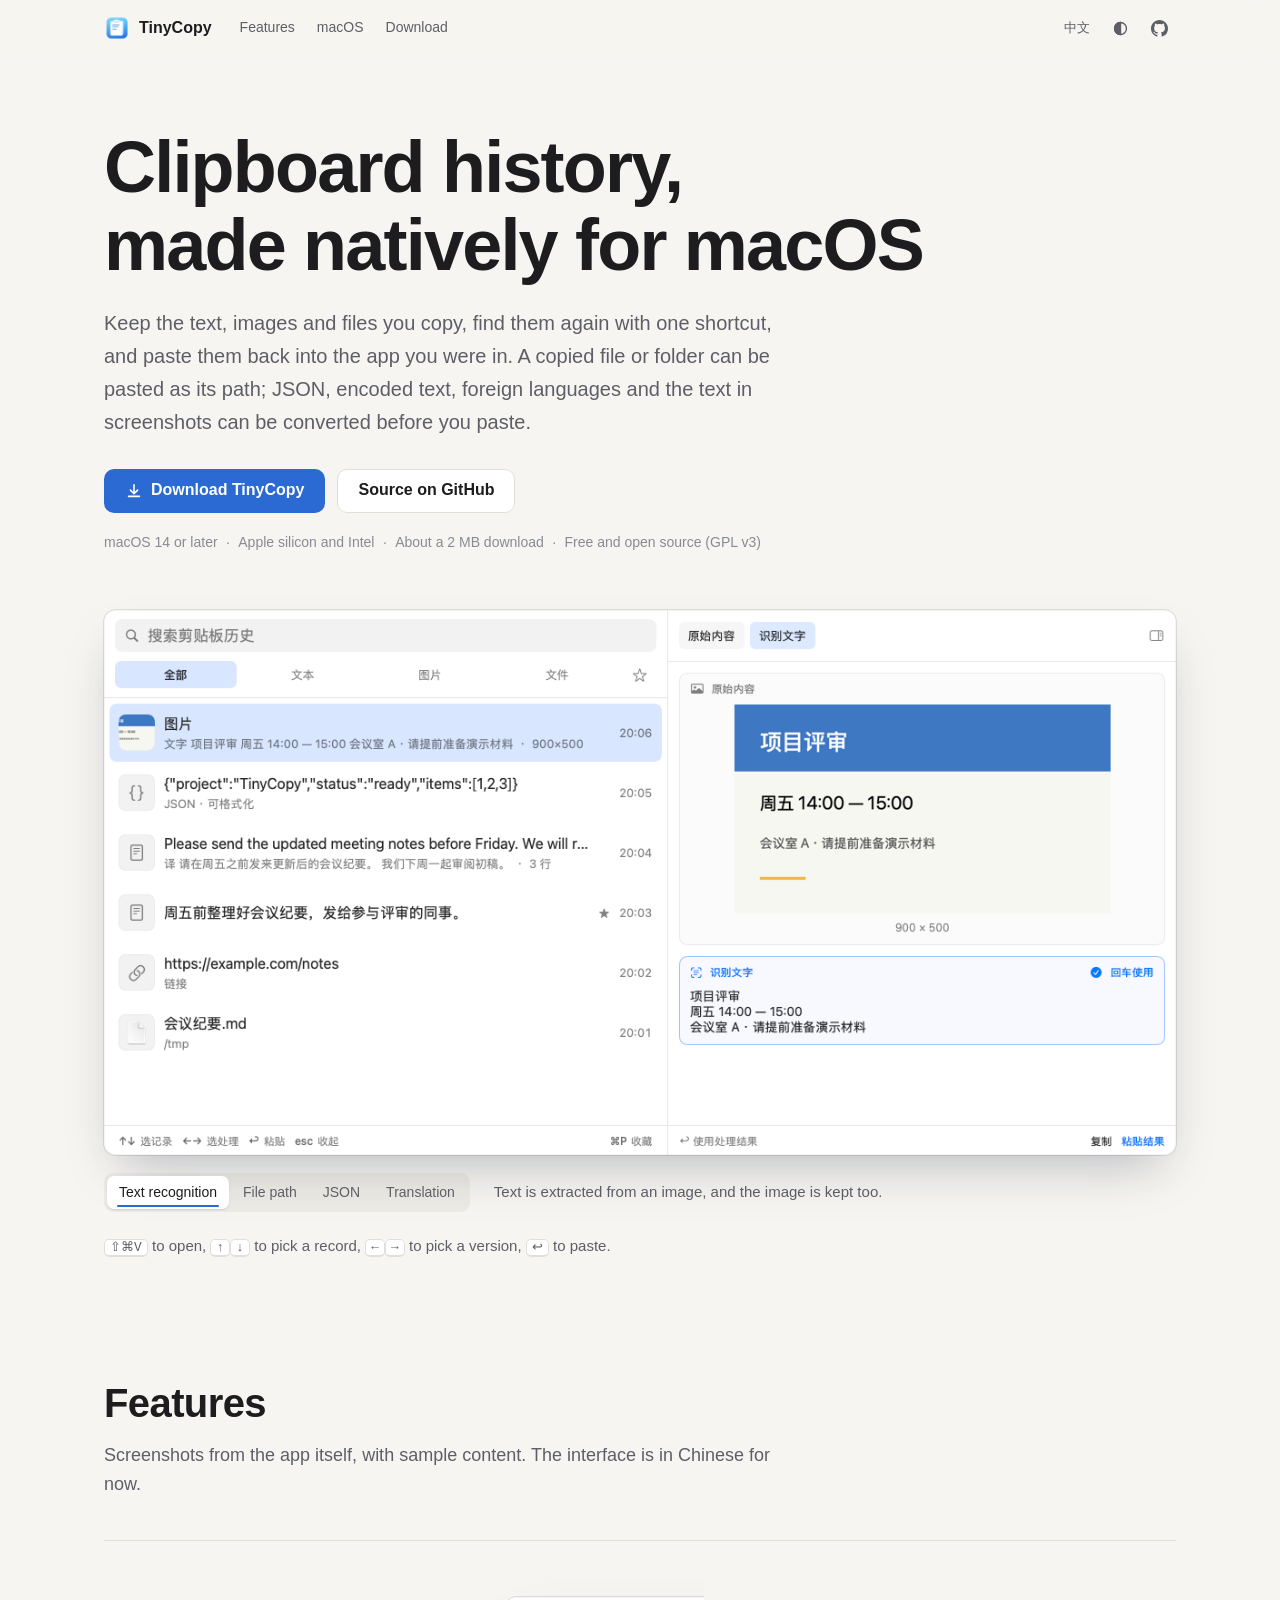
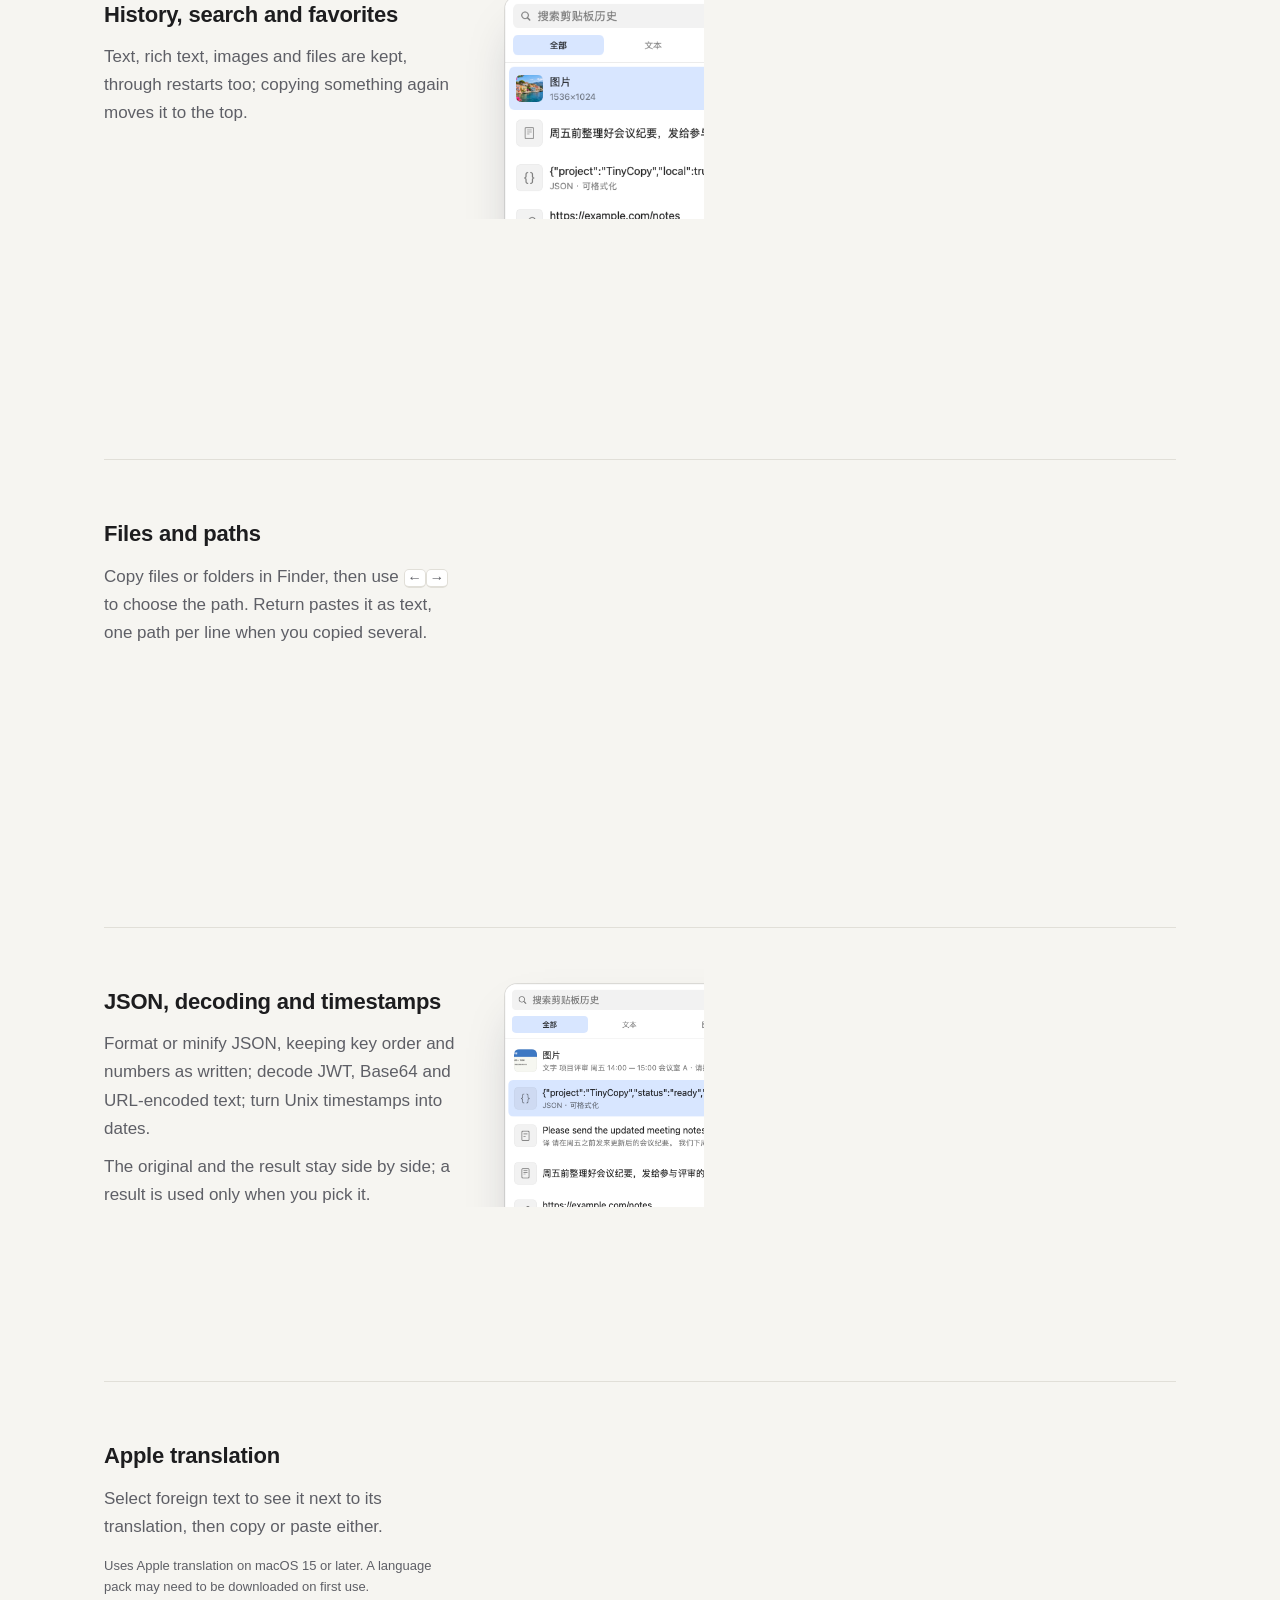
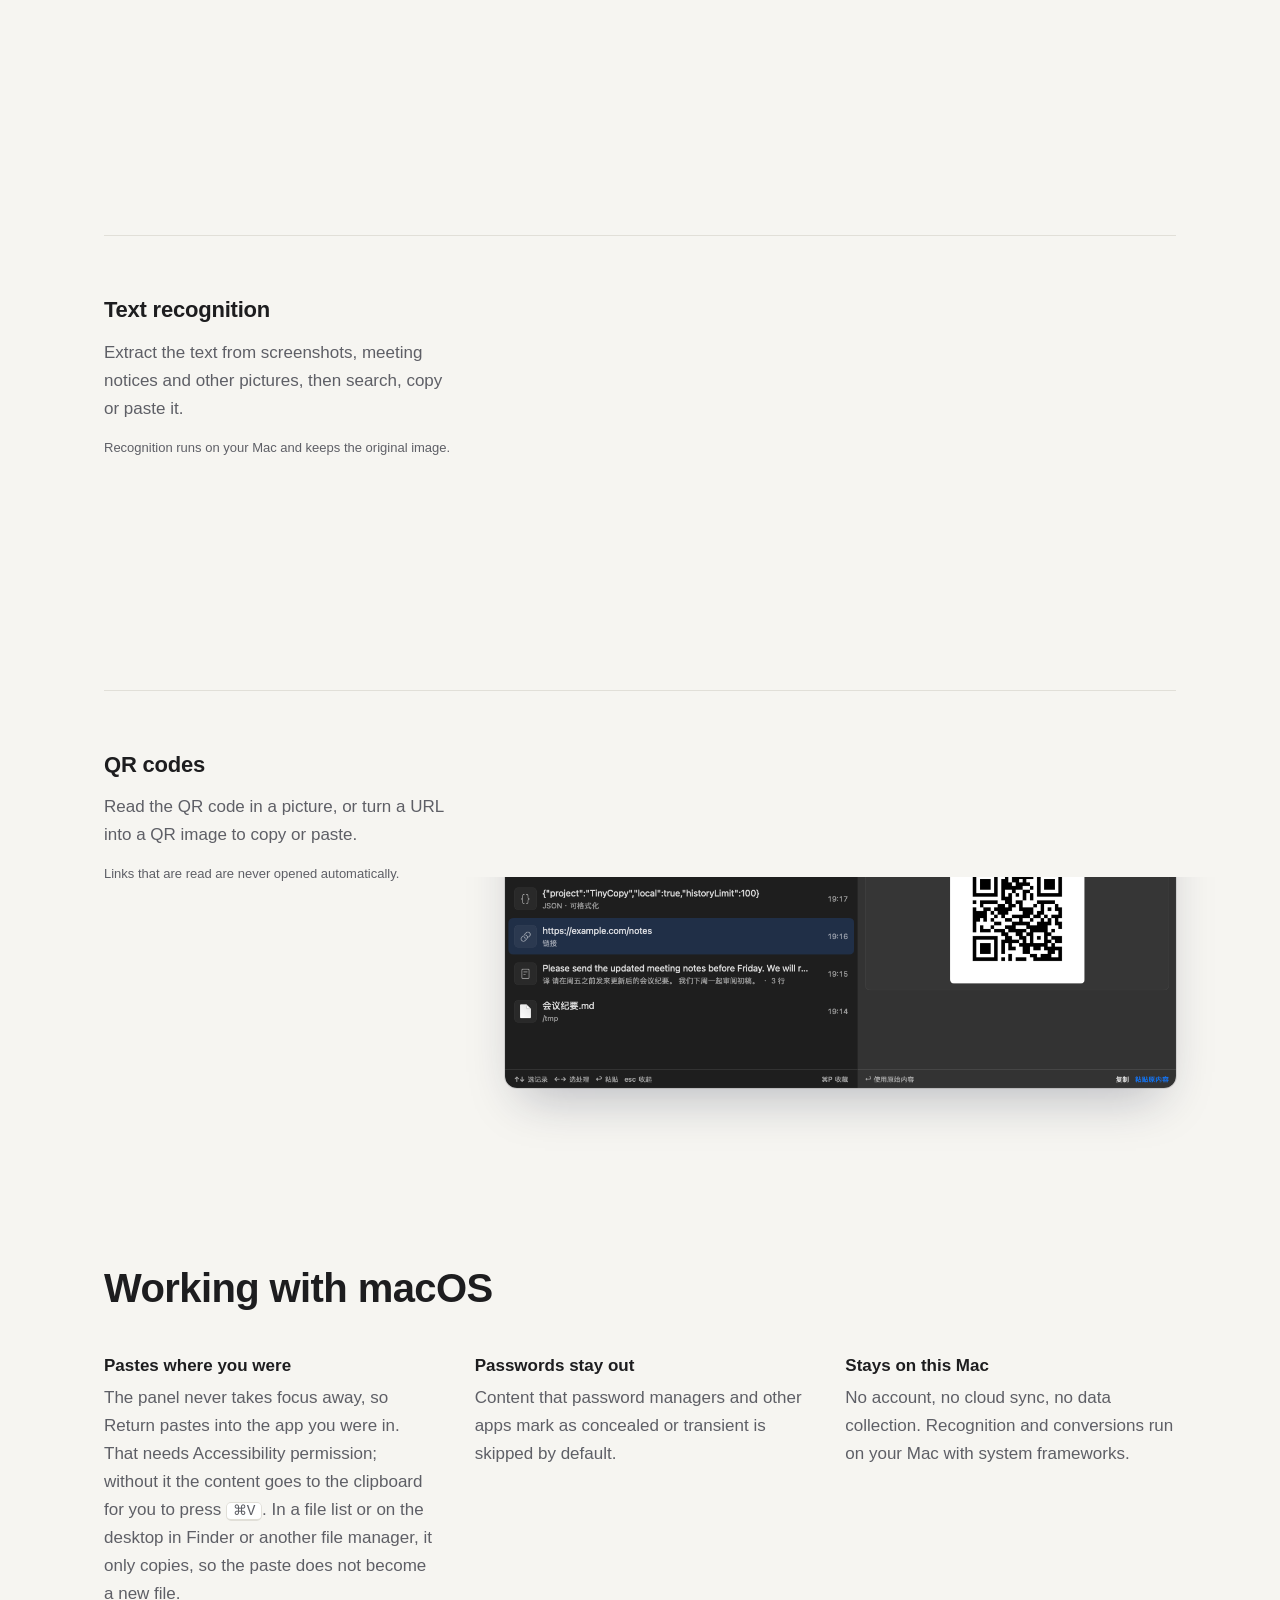
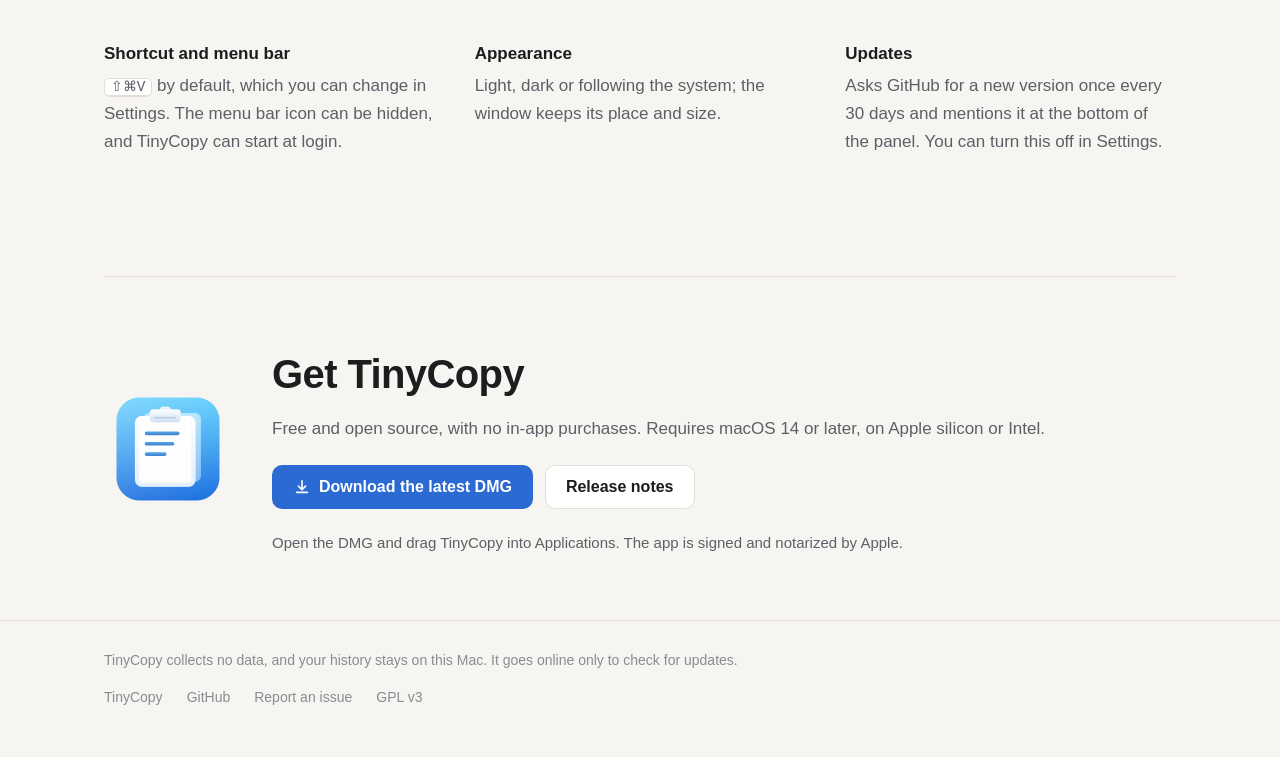
==== commit 88281c63: "Don't paste into a file manager's file list (0.2.8) Return only copies when Finder or another file m" ====
--- a/site/index.html
+++ b/site/index.html
@@ -4,9 +4,9 @@
 <meta charset="utf-8">
 <meta name="viewport" content="width=device-width, initial-scale=1">
 <title>TinyCopy</title>
-<meta name="description" content="TinyCopy 是一个 macOS 原生的剪贴板历史工具：记录复制过的文字、图片和文件，搜索、预览后粘贴回原来的应用；内置 JSON、解码、翻译、图片文字识别和二维码。免费，开源。">
+<meta name="description" content="TinyCopy 是一个 macOS 原生的剪贴板历史工具：记录复制过的文字、图片和文件，搜索、预览后粘贴回原来的应用。复制的文件或文件夹可以只粘贴路径。内置 JSON、解码、翻译、图片文字识别和二维码。免费，开源。">
 <meta property="og:title" content="TinyCopy">
-<meta property="og:description" content="Clipboard history for macOS: keep copied text, images and files, search and preview them, and paste them back. JSON, decoding, translation, text recognition and QR codes built in. Free and open source.">
+<meta property="og:description" content="Clipboard history for macOS: keep copied text, images and files, search and preview them, and paste them back. A copied file or folder can be pasted as its path. JSON, decoding, translation, text recognition and QR codes built in. Free and open source.">
 <meta property="og:image" content="https://yanghanqing.github.io/tinycopy/img/og.png">
 <meta property="og:url" content="https://yanghanqing.github.io/tinycopy/">
 <meta property="og:type" content="website">
@@ -130,7 +130,8 @@
 .hero-nav { display: flex; align-items: center; justify-content: space-between; gap: 12px 24px; margin-top: 18px; flex-wrap: wrap-reverse; }
 .hero-nav .seg { margin: 0; }
 .hero-nav .cap { margin: 0; color: var(--muted); font-size: 15px; }
-@media (max-width: 700px) { .hero-nav { flex-direction: column-reverse; align-items: stretch; } .hero-nav .seg { display: flex; } .hero-nav .seg button { flex: 1; padding: 6px 6px; font-size: 13px; } }
+.hero-nav .cap { flex: 1 1 16em; min-width: 0; }
+@media (max-width: 700px) { .hero-nav { flex-direction: column-reverse; align-items: stretch; } .hero-nav .seg { display: flex; width: 100%; } .hero-nav .seg button { flex: 1 1 45%; padding: 6px 8px; font-size: 13px; } }
 .keys { margin: 22px 0 0; color: var(--muted); font-size: 15px; }
 
 /* Auto-advancing switchers: a progress line under the current control */
@@ -225,8 +226,8 @@
   <div class="wrap">
     <h1><span class="zh">为 macOS 原生打造的<br>剪贴板历史工具</span><span class="en">Clipboard history,<br>made natively for macOS</span></h1>
     <p class="lede">
-      <span class="zh">记录复制过的文字、图片和文件，按下快捷键即可找回，粘贴回原来的应用。JSON、编码文本、外语和截图里的文字，也能先处理再粘贴。</span>
-      <span class="en">Keep the text, images and files you copy, find them again with one shortcut, and paste them back into the app you were in. JSON, encoded text, foreign languages and the text in screenshots can be converted before you paste.</span>
+      <span class="zh">记录复制过的文字、图片和文件，按下快捷键即可找回，粘贴回原来的应用。复制的文件或文件夹可以只粘贴路径；JSON、编码文本、外语和截图里的文字，也能先处理再粘贴。</span>
+      <span class="en">Keep the text, images and files you copy, find them again with one shortcut, and paste them back into the app you were in. A copied file or folder can be pasted as its path; JSON, encoded text, foreign languages and the text in screenshots can be converted before you paste.</span>
     </p>
     <div class="actions">
       <a class="btn primary" href="https://github.com/YangHanqing/tinycopy/releases/latest">
@@ -245,6 +246,10 @@
         <div class="slide on">
           <img class="only-light" src="img/hero-ocr-light.png" width="1180" height="600" alt="An image in the history, with the text recognized from it">
           <img class="only-dark" src="img/hero-ocr-dark.png" width="1180" height="600" alt="An image in the history, with the text recognized from it">
+        </div>
+        <div class="slide">
+          <img class="only-light" src="img/file-preview-light.png" width="1180" height="600" alt="Copied files, with the path of each one in the list" loading="lazy">
+          <img class="only-dark" src="img/file-preview-dark.png" width="1180" height="600" alt="Copied files, with the path of each one in the list" loading="lazy">
         </div>
         <div class="slide">
           <img class="only-light" src="img/hero-json-light.png" width="1180" height="600" alt="Copied JSON and its formatted version" loading="lazy">
@@ -258,10 +263,12 @@
       <figcaption class="hero-nav">
         <div class="seg" role="tablist" id="heroTabs" aria-label="Screens">
           <button type="button" role="tab" aria-selected="true"><span class="zh">图片识别</span><span class="en">Text recognition</span></button>
+          <button type="button" role="tab" aria-selected="false"><span class="zh">文件路径</span><span class="en">File path</span></button>
           <button type="button" role="tab" aria-selected="false">JSON</button>
           <button type="button" role="tab" aria-selected="false"><span class="zh">翻译</span><span class="en">Translation</span></button>
         </div>
         <p class="cap"><span class="zh">从图片中提取文字，原图和识别结果同时保留。</span><span class="en">Text is extracted from an image, and the image is kept too.</span></p>
+        <p class="cap" hidden><span class="zh">复制文件或文件夹后，按左右键选到路径，回车即可粘贴。</span><span class="en">Copy a file or folder, choose its path with the arrow keys, and Return pastes it.</span></p>
         <p class="cap" hidden><span class="zh">原文和格式化结果并排显示，选中哪份就粘贴哪份。</span><span class="en">The original and the formatted JSON side by side: paste whichever you pick.</span></p>
         <p class="cap" hidden><span class="zh">外语正文自动翻译，按左右键选择原文或译文。</span><span class="en">Foreign text is translated; ← and → choose the original or the translation.</span></p>
       </figcaption>
@@ -293,13 +300,17 @@
 
     <div class="feat">
       <div>
-        <h3><span class="zh">文件预览</span><span class="en">File preview</span></h3>
-        <p><span class="zh">复制的文件直接显示内容：图片、PDF、视频显示画面，文本和代码显示文字。</span><span class="en">Copied files show what is inside: images, PDFs and videos show a picture, text and code show their text.</span></p>
-        <p><span class="zh">图片文件可以作为图片粘贴，文本文件可以直接粘贴其中的文字；文件被移动或删除时会标出。</span><span class="en">Paste an image file as an image, or a text file as its text. Files that were moved or deleted are marked.</span></p>
+        <h3><span class="zh">文件与路径</span><span class="en">Files and paths</span></h3>
+        <p><span class="zh">在 Finder 里复制文件或文件夹后，按 <kbd>←</kbd><kbd>→</kbd> 选到「文件路径」，回车就把路径作为文字粘贴。一次复制多个时，每个路径占一行。</span><span class="en">Copy files or folders in Finder, then use <kbd>←</kbd><kbd>→</kbd> to choose the path. Return pastes it as text, one path per line when you copied several.</span></p>
+        <ul class="points">
+          <li><span class="zh">图片、PDF 和视频显示画面，文本和代码显示文字。</span><span class="en">Images, PDFs and videos show a picture; text and code show their text.</span></li>
+          <li><span class="zh">图片文件可以粘贴成图片，也可以识别其中的文字或二维码；文本文件可以直接粘贴其中的文字。</span><span class="en">Paste an image file as an image, or read the text or QR code in it. A text file can be pasted as its contents.</span></li>
+          <li><span class="zh">文件被移动或删除时会标出。</span><span class="en">Files that were moved or deleted are marked.</span></li>
+        </ul>
       </div>
       <div class="shot">
-        <img class="only-light" src="img/file-preview-light.png" width="1180" height="600" alt="Preview of a copied image file" loading="lazy">
-        <img class="only-dark" src="img/file-preview-dark.png" width="1180" height="600" alt="Preview of a copied image file" loading="lazy">
+        <img class="only-light" src="img/file-preview-light.png" width="1180" height="600" alt="Copied files, with the path of each one in the list" loading="lazy">
+        <img class="only-dark" src="img/file-preview-dark.png" width="1180" height="600" alt="Copied files, with the path of each one in the list" loading="lazy">
       </div>
     </div>
 
@@ -357,7 +368,7 @@
     </div>
     <dl class="facts grid">
       <div><dt><span class="zh">粘贴回原来的应用</span><span class="en">Pastes where you were</span></dt>
-      <dd><span class="zh">面板不会抢走焦点，按回车即粘贴到之前的应用。需要“辅助功能”权限；未授权时内容放回剪贴板，再自行按 <kbd>⌘V</kbd>。</span><span class="en">The panel never takes focus away, so Return pastes into the app you were in. That needs Accessibility permission; without it the content goes to the clipboard for you to press <kbd>⌘V</kbd>.</span></dd></div>
+      <dd><span class="zh">面板不会抢走焦点，按回车即粘贴到之前的应用。需要“辅助功能”权限；未授权时内容放回剪贴板，再自行按 <kbd>⌘V</kbd>。焦点在 Finder 等文件管理器的文件列表或桌面上时，也只复制不粘贴，以免变成新建文件。</span><span class="en">The panel never takes focus away, so Return pastes into the app you were in. That needs Accessibility permission; without it the content goes to the clipboard for you to press <kbd>⌘V</kbd>. In a file list or on the desktop in Finder or another file manager, it only copies, so the paste does not become a new file.</span></dd></div>
       <div><dt><span class="zh">密码不会被记录</span><span class="en">Passwords stay out</span></dt>
       <dd><span class="zh">密码管理器等应用标记为保密或临时的内容默认不记录。</span><span class="en">Content that password managers and other apps mark as concealed or transient is skipped by default.</span></dd></div>
       <div><dt><span class="zh">只存在这台 Mac 上</span><span class="en">Stays on this Mac</span></dt>
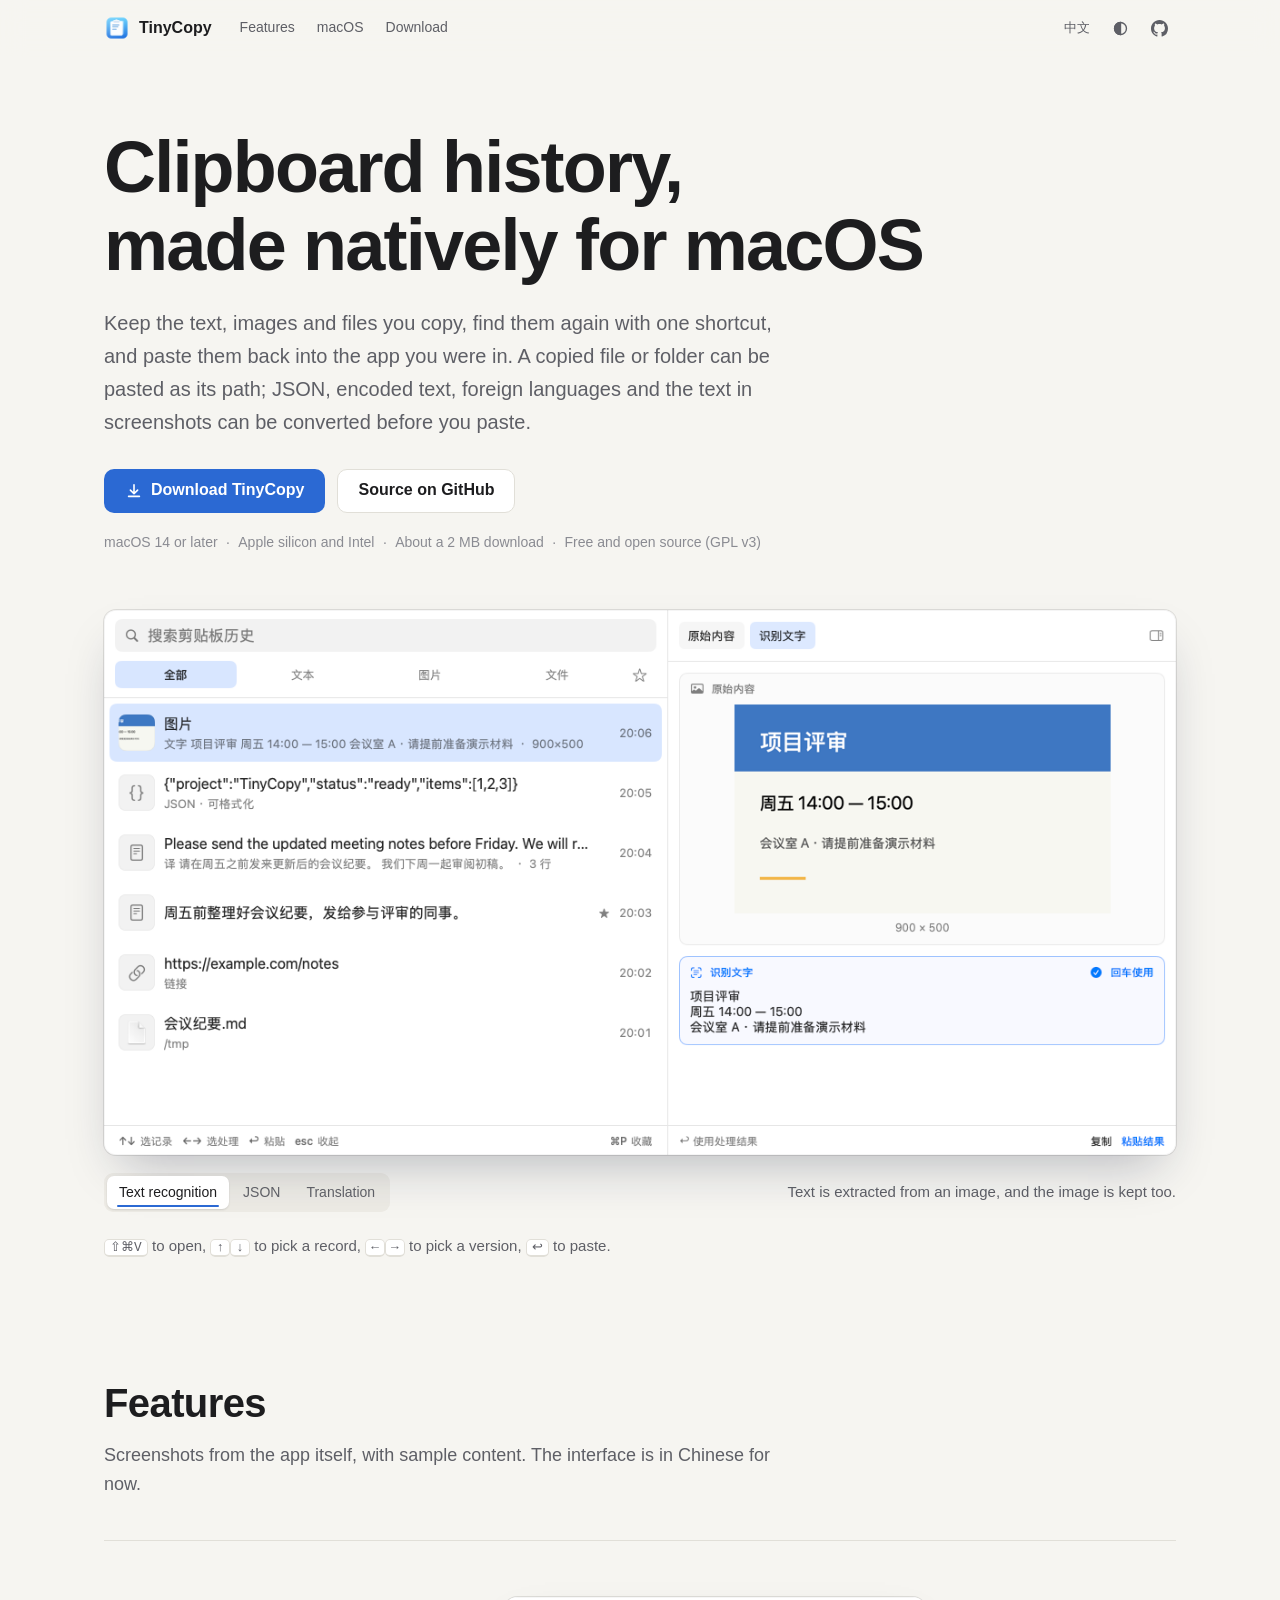
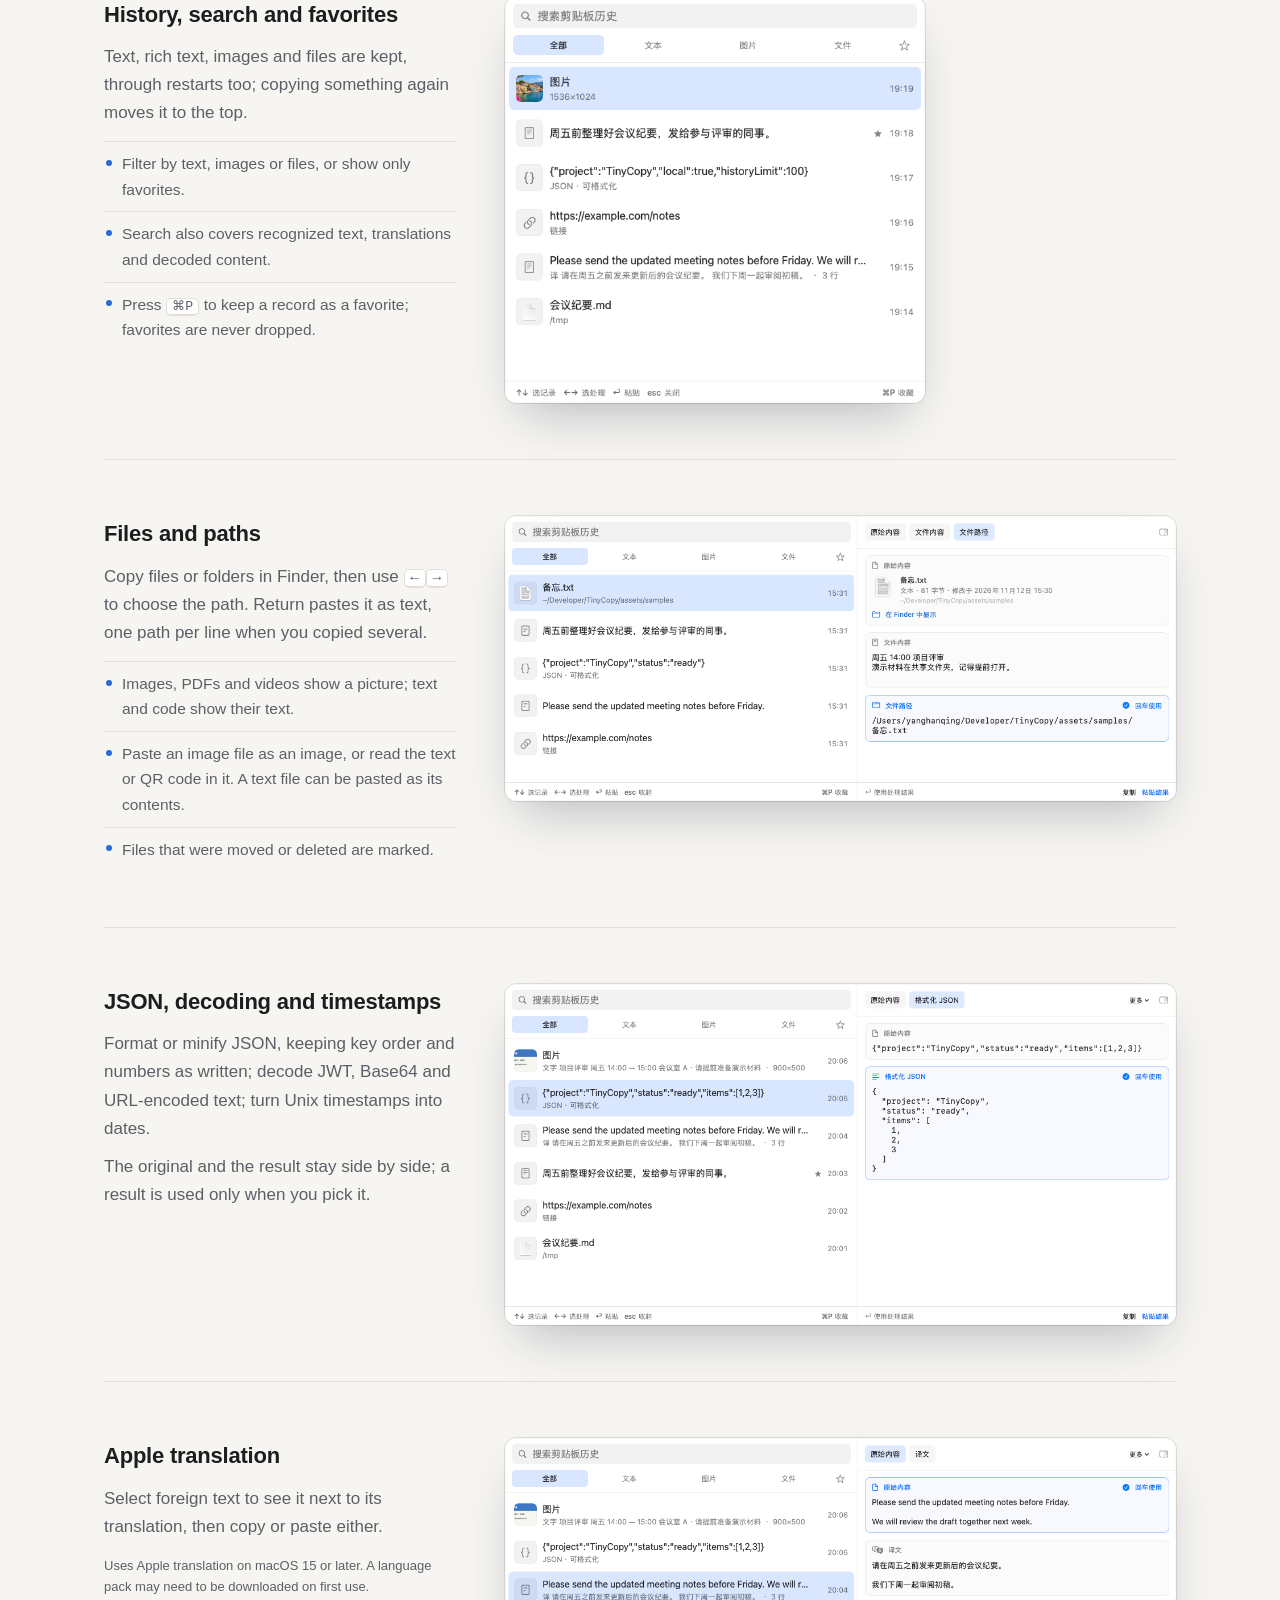
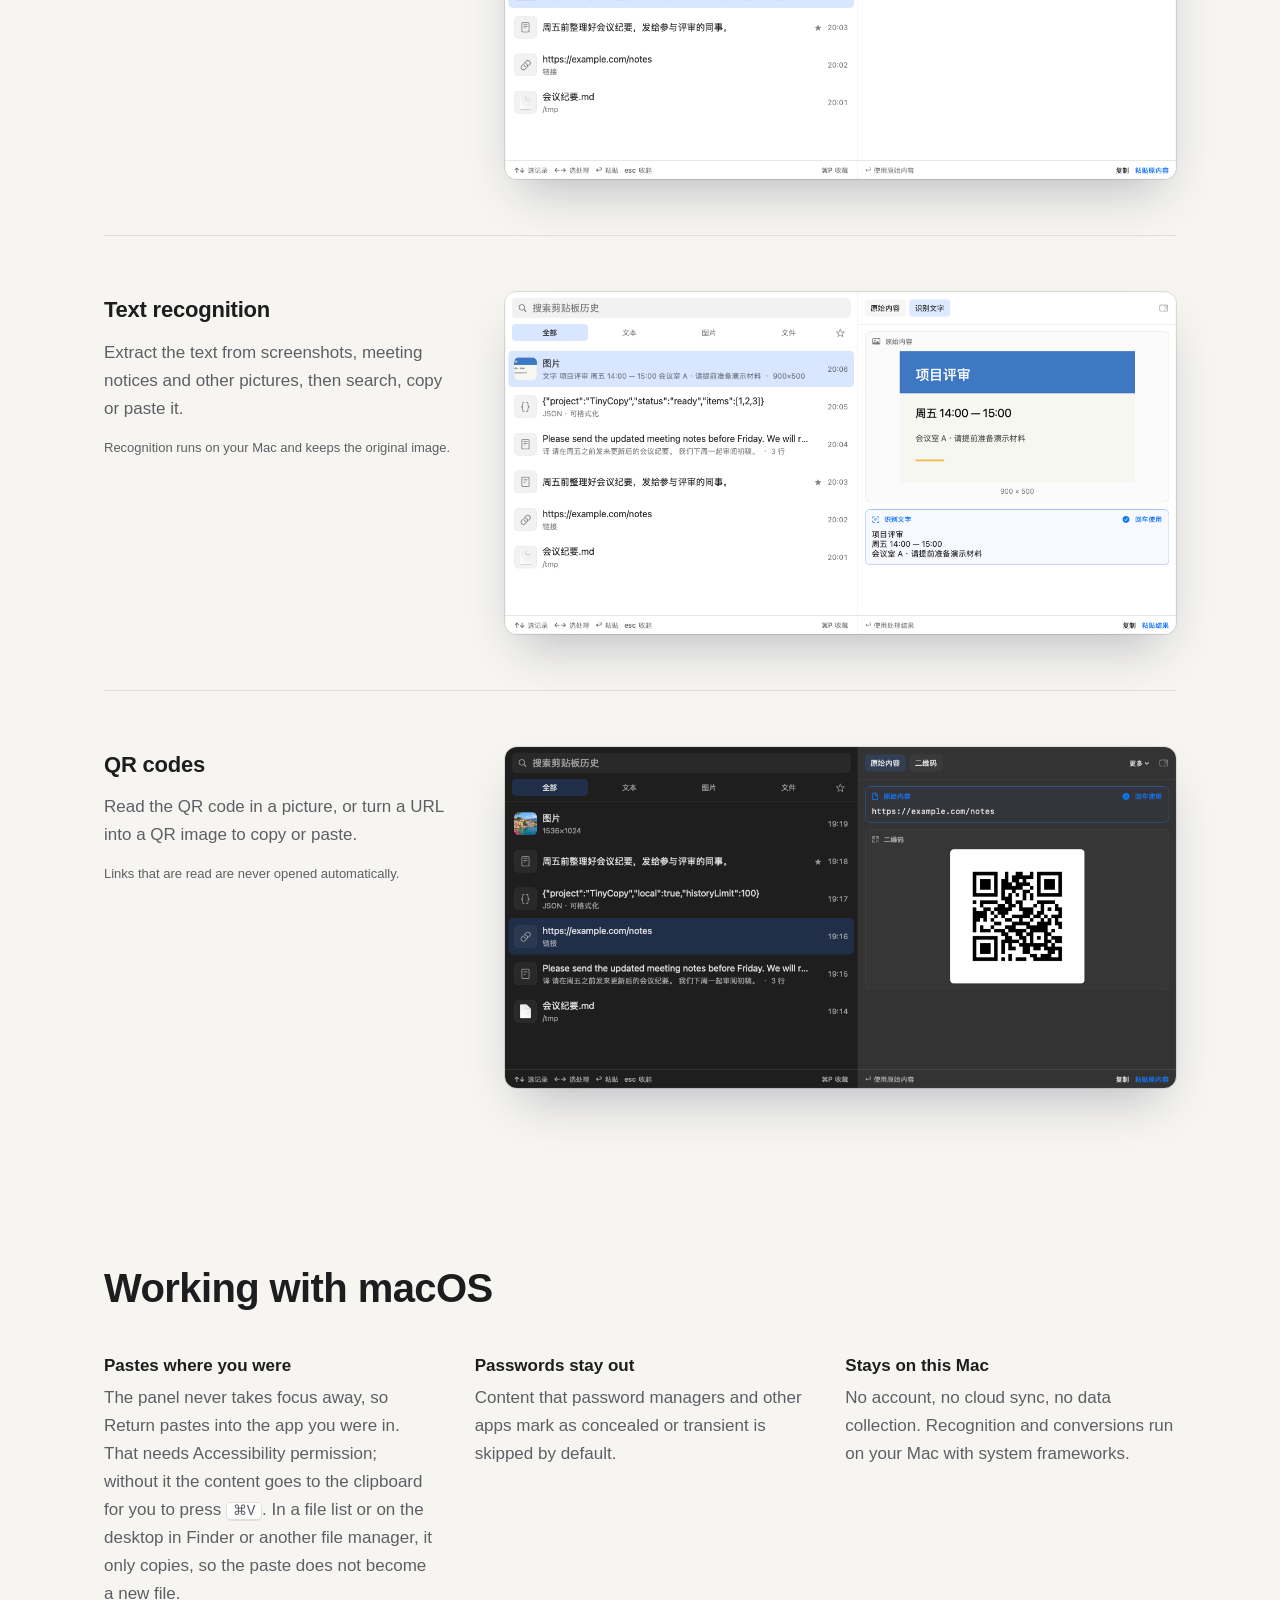
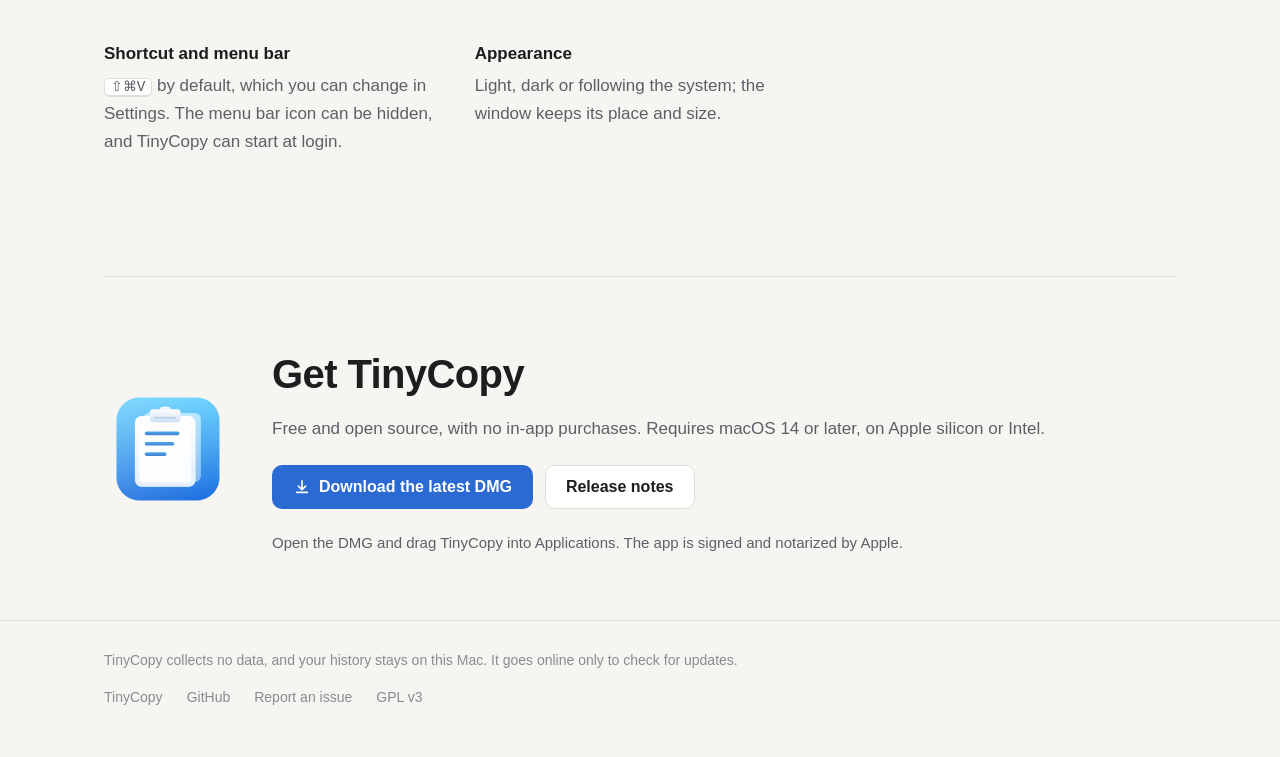
==== commit 8ab71348: "Show a text file when explaining how to paste a path The file-path example stays in the feature sect" ====
--- a/site/index.html
+++ b/site/index.html
@@ -130,8 +130,7 @@
 .hero-nav { display: flex; align-items: center; justify-content: space-between; gap: 12px 24px; margin-top: 18px; flex-wrap: wrap-reverse; }
 .hero-nav .seg { margin: 0; }
 .hero-nav .cap { margin: 0; color: var(--muted); font-size: 15px; }
-.hero-nav .cap { flex: 1 1 16em; min-width: 0; }
-@media (max-width: 700px) { .hero-nav { flex-direction: column-reverse; align-items: stretch; } .hero-nav .seg { display: flex; width: 100%; } .hero-nav .seg button { flex: 1 1 45%; padding: 6px 8px; font-size: 13px; } }
+@media (max-width: 700px) { .hero-nav { flex-direction: column-reverse; align-items: stretch; } .hero-nav .seg { display: flex; } .hero-nav .seg button { flex: 1; padding: 6px 6px; font-size: 13px; } }
 .keys { margin: 22px 0 0; color: var(--muted); font-size: 15px; }
 
 /* Auto-advancing switchers: a progress line under the current control */
@@ -248,10 +247,6 @@
           <img class="only-dark" src="img/hero-ocr-dark.png" width="1180" height="600" alt="An image in the history, with the text recognized from it">
         </div>
         <div class="slide">
-          <img class="only-light" src="img/file-preview-light.png" width="1180" height="600" alt="Copied files, with the path of each one in the list" loading="lazy">
-          <img class="only-dark" src="img/file-preview-dark.png" width="1180" height="600" alt="Copied files, with the path of each one in the list" loading="lazy">
-        </div>
-        <div class="slide">
           <img class="only-light" src="img/hero-json-light.png" width="1180" height="600" alt="Copied JSON and its formatted version" loading="lazy">
           <img class="only-dark" src="img/hero-json-dark.png" width="1180" height="600" alt="Copied JSON and its formatted version" loading="lazy">
         </div>
@@ -263,12 +258,10 @@
       <figcaption class="hero-nav">
         <div class="seg" role="tablist" id="heroTabs" aria-label="Screens">
           <button type="button" role="tab" aria-selected="true"><span class="zh">图片识别</span><span class="en">Text recognition</span></button>
-          <button type="button" role="tab" aria-selected="false"><span class="zh">文件路径</span><span class="en">File path</span></button>
           <button type="button" role="tab" aria-selected="false">JSON</button>
           <button type="button" role="tab" aria-selected="false"><span class="zh">翻译</span><span class="en">Translation</span></button>
         </div>
         <p class="cap"><span class="zh">从图片中提取文字，原图和识别结果同时保留。</span><span class="en">Text is extracted from an image, and the image is kept too.</span></p>
-        <p class="cap" hidden><span class="zh">复制文件或文件夹后，按左右键选到路径，回车即可粘贴。</span><span class="en">Copy a file or folder, choose its path with the arrow keys, and Return pastes it.</span></p>
         <p class="cap" hidden><span class="zh">原文和格式化结果并排显示，选中哪份就粘贴哪份。</span><span class="en">The original and the formatted JSON side by side: paste whichever you pick.</span></p>
         <p class="cap" hidden><span class="zh">外语正文自动翻译，按左右键选择原文或译文。</span><span class="en">Foreign text is translated; ← and → choose the original or the translation.</span></p>
       </figcaption>
@@ -309,8 +302,8 @@
         </ul>
       </div>
       <div class="shot">
-        <img class="only-light" src="img/file-preview-light.png" width="1180" height="600" alt="Copied files, with the path of each one in the list" loading="lazy">
-        <img class="only-dark" src="img/file-preview-dark.png" width="1180" height="600" alt="Copied files, with the path of each one in the list" loading="lazy">
+        <img class="only-light" src="img/file-preview-light.png" width="1180" height="500" alt="A copied text file, with its path selected for pasting" loading="lazy">
+        <img class="only-dark" src="img/file-preview-dark.png" width="1180" height="500" alt="A copied text file, with its path selected for pasting" loading="lazy">
       </div>
     </div>
 
@@ -377,8 +370,6 @@
       <dd><span class="zh">默认 <kbd>⇧⌘V</kbd> 打开，可以在设置中更换；菜单栏图标可以隐藏，也可以登录时自动启动。</span><span class="en"><kbd>⇧⌘V</kbd> by default, which you can change in Settings. The menu bar icon can be hidden, and TinyCopy can start at login.</span></dd></div>
       <div><dt><span class="zh">外观</span><span class="en">Appearance</span></dt>
       <dd><span class="zh">浅色、深色或跟随系统；窗口位置与大小会被记住。</span><span class="en">Light, dark or following the system; the window keeps its place and size.</span></dd></div>
-      <div><dt><span class="zh">检查更新</span><span class="en">Updates</span></dt>
-      <dd><span class="zh">每 30 天向 GitHub 查询一次新版本，有新版本时在面板底部提示，可以在设置中关闭。</span><span class="en">Asks GitHub for a new version once every 30 days and mentions it at the bottom of the panel. You can turn this off in Settings.</span></dd></div>
     </dl>
   </div>
 </section>
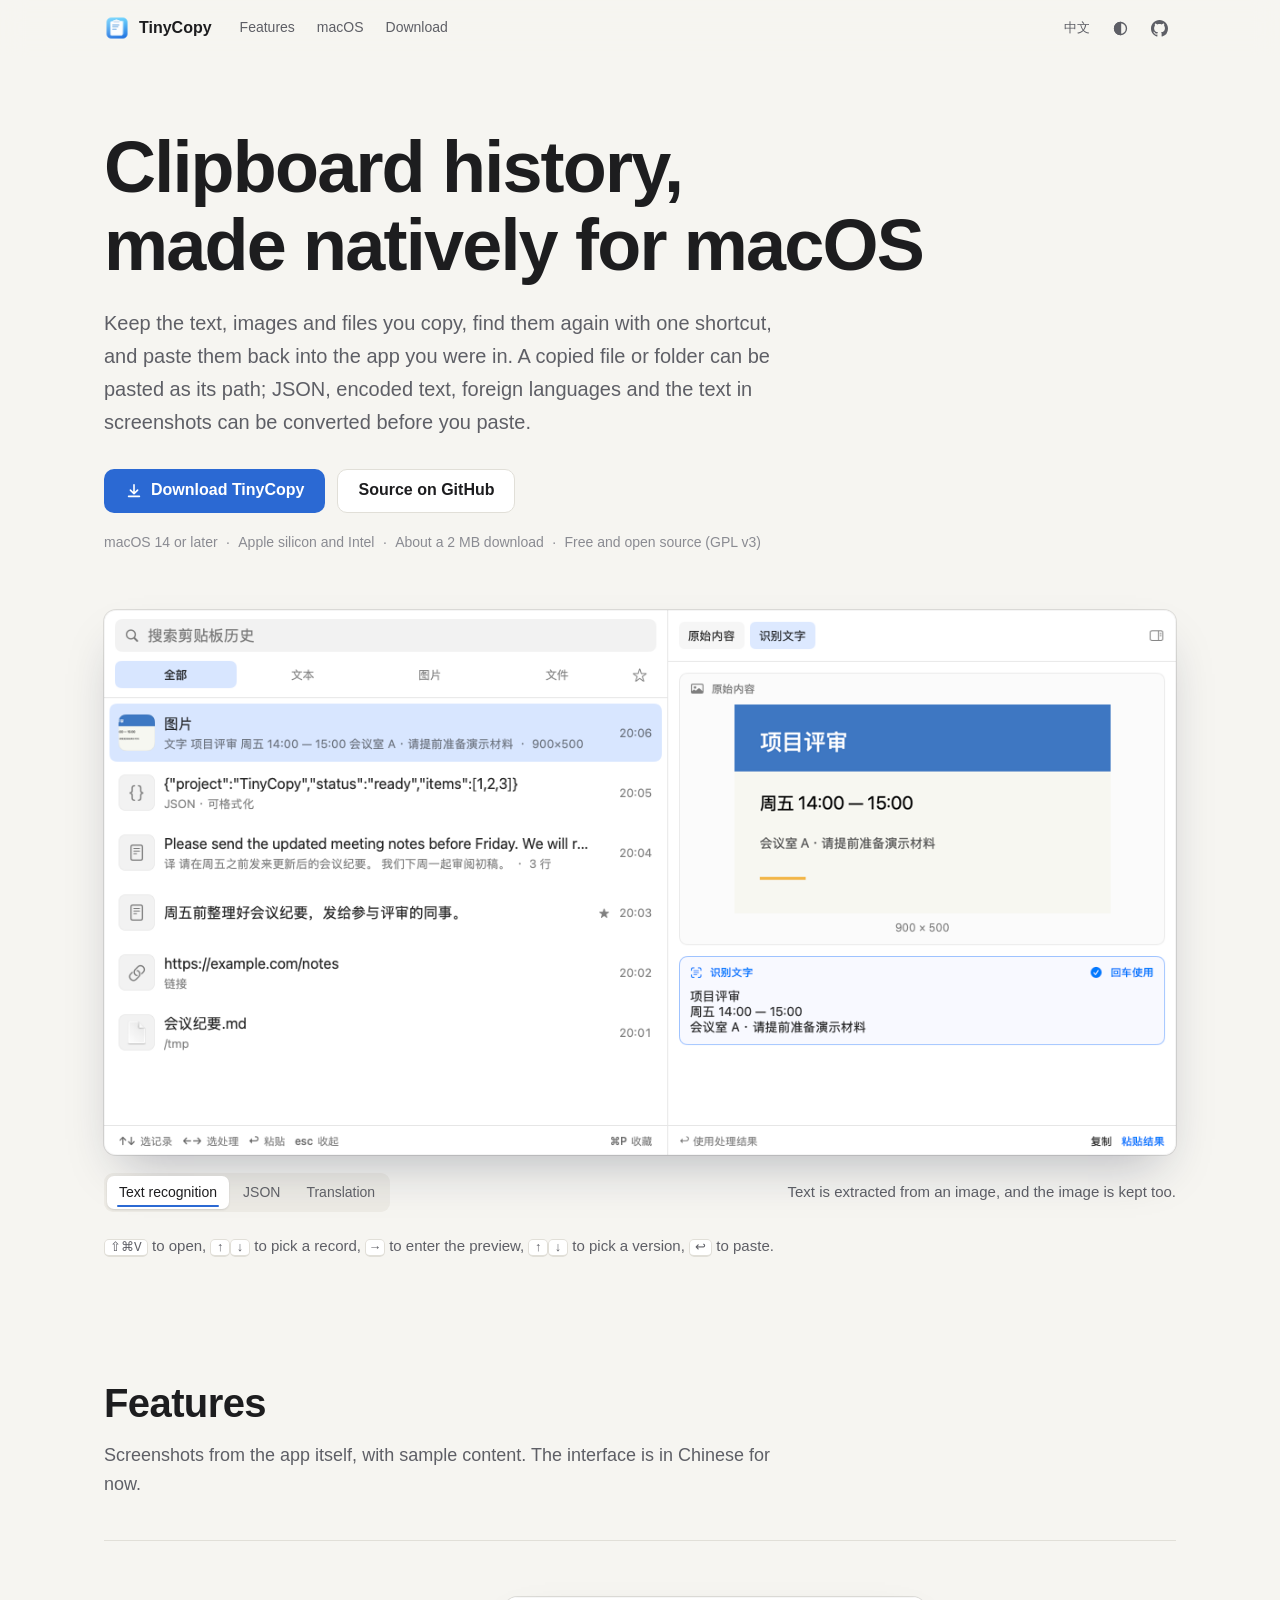
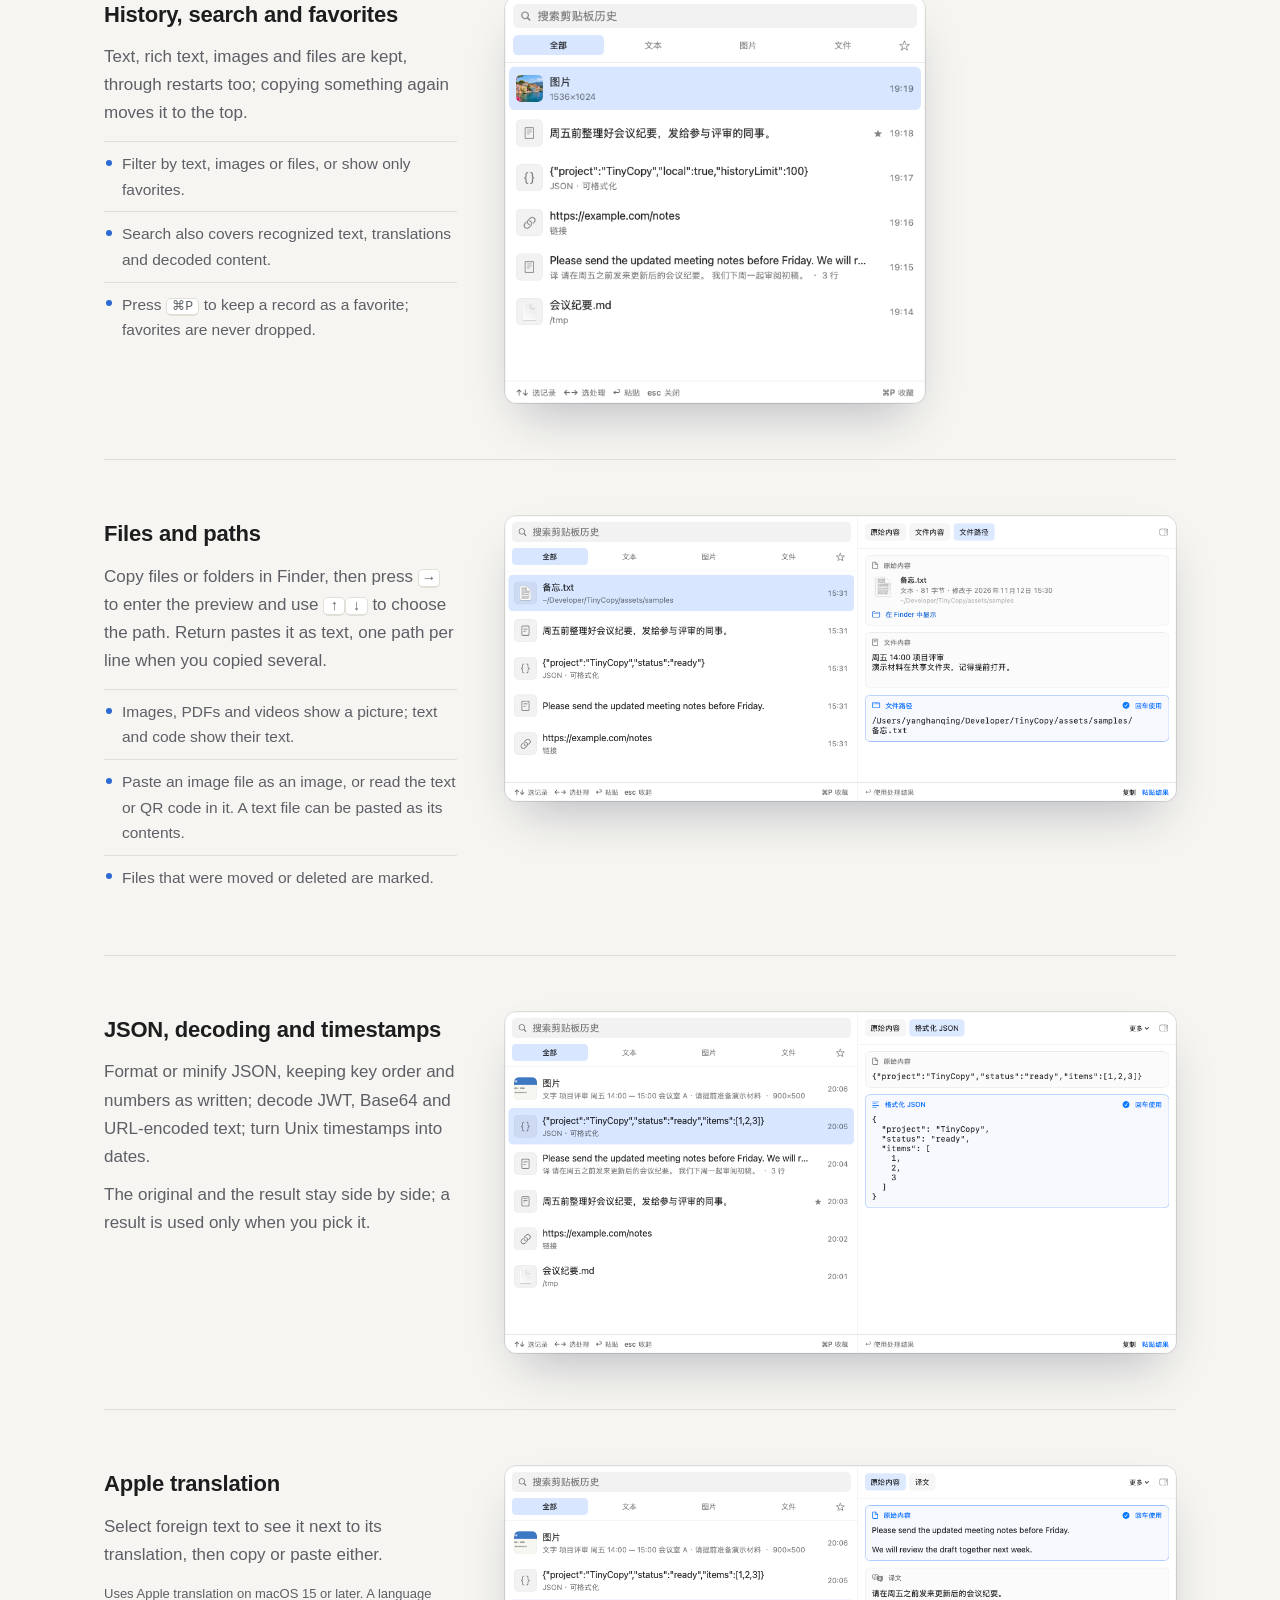
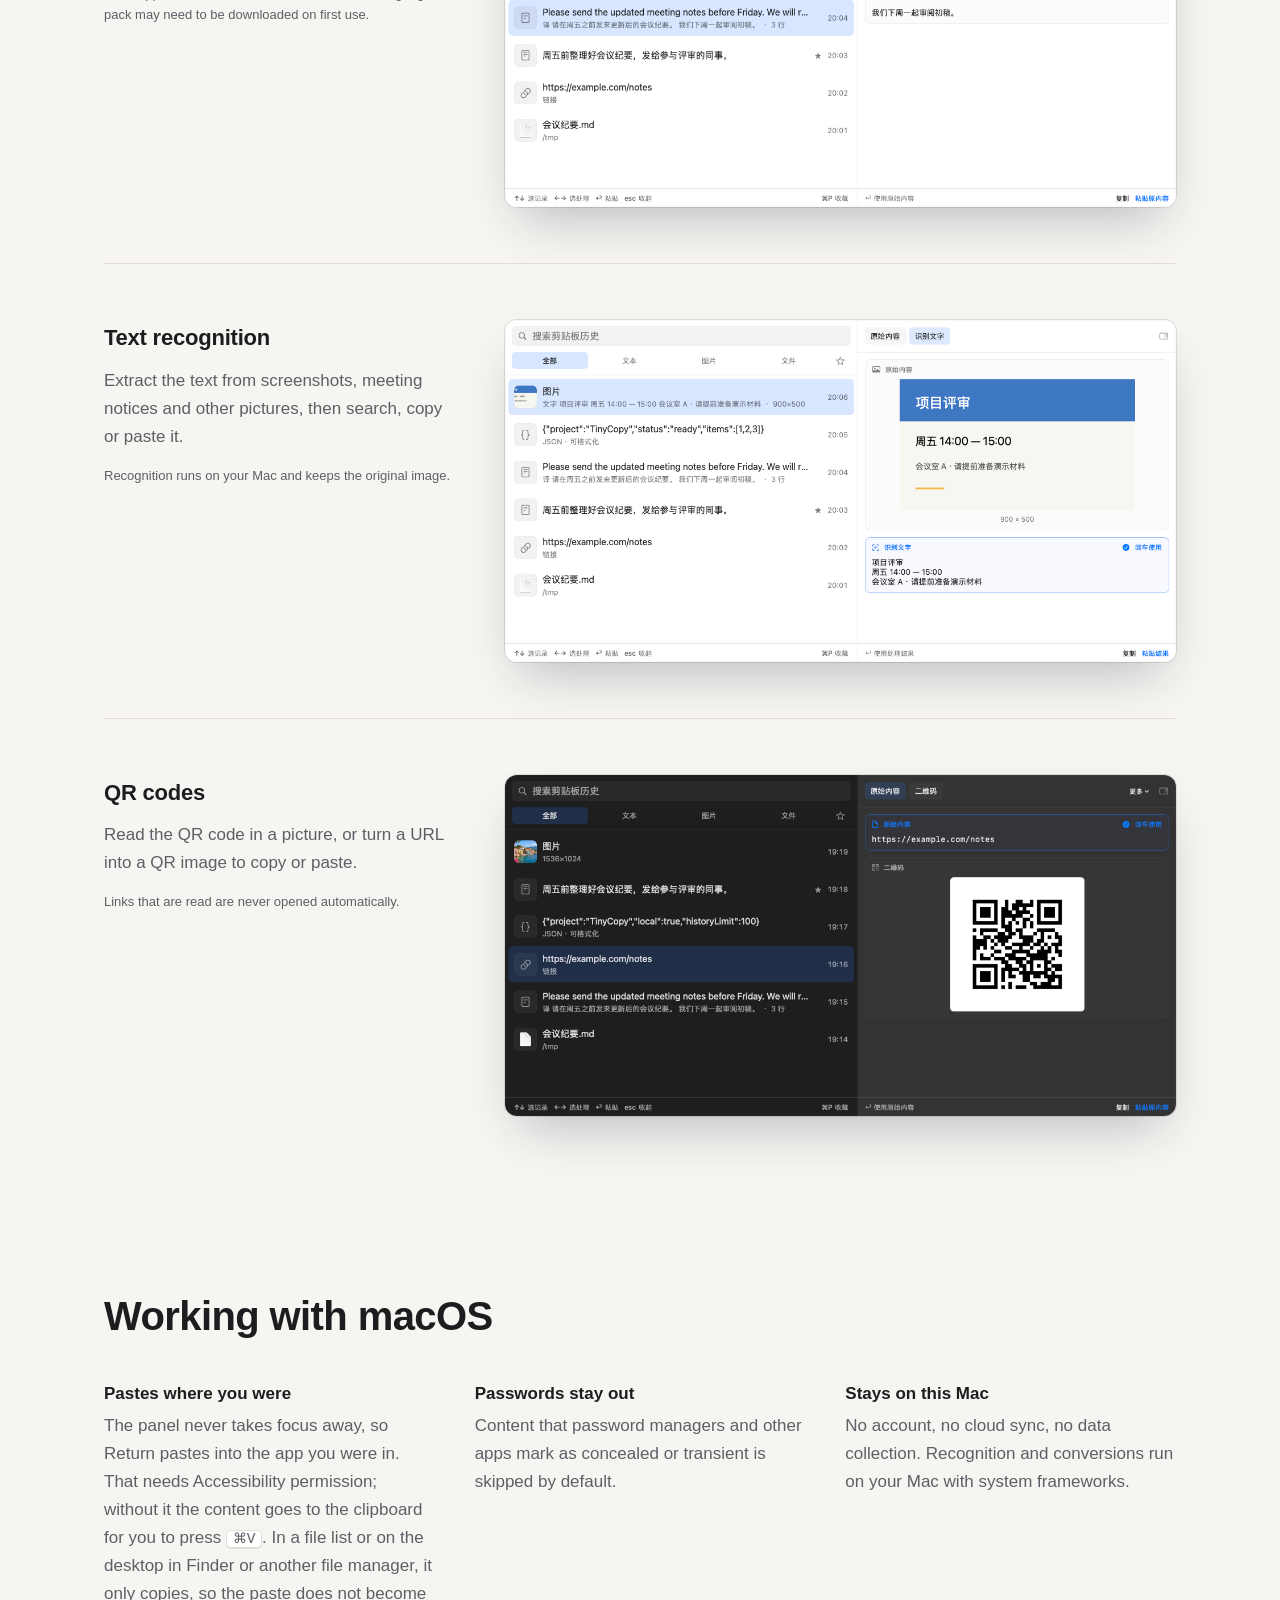
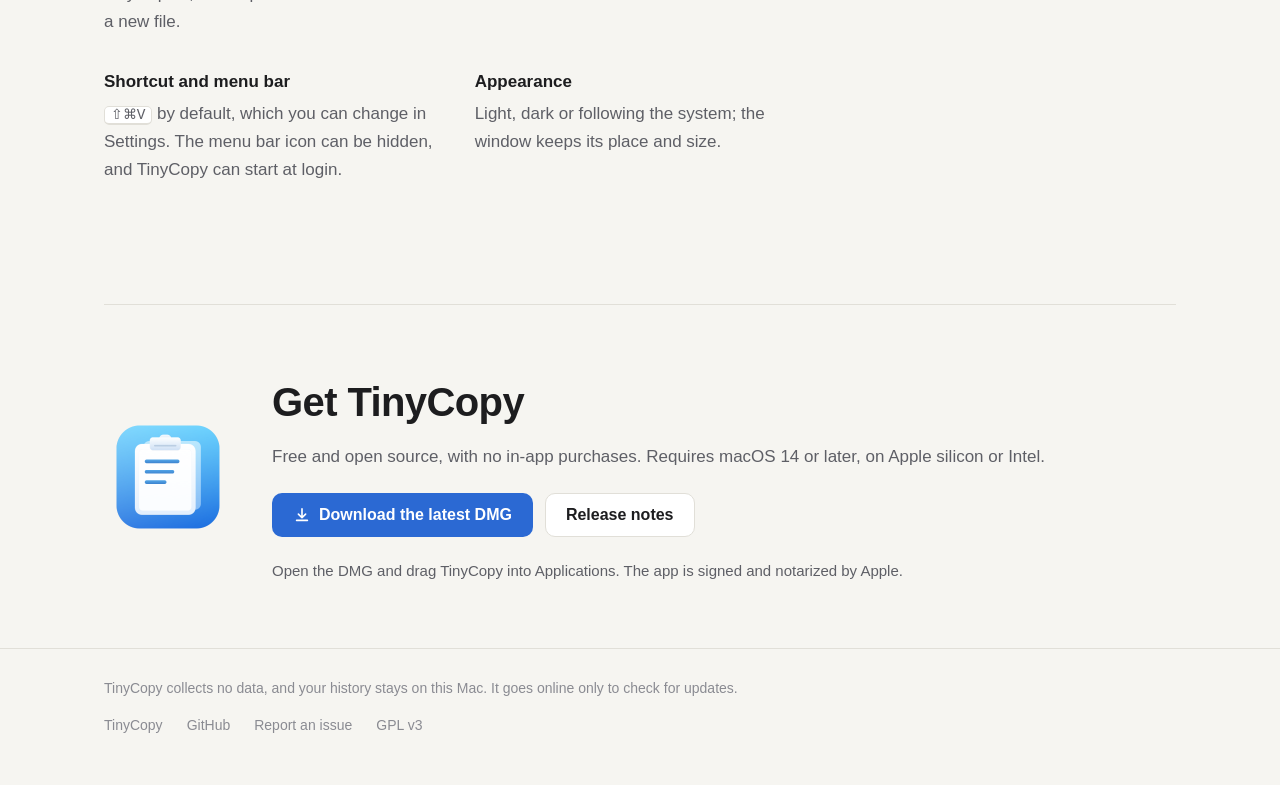
==== commit 97f2d3e7: "Navigate the preview vertically with arrow keys (0.3.3)" ====
--- a/site/index.html
+++ b/site/index.html
@@ -263,10 +263,10 @@
         </div>
         <p class="cap"><span class="zh">从图片中提取文字，原图和识别结果同时保留。</span><span class="en">Text is extracted from an image, and the image is kept too.</span></p>
         <p class="cap" hidden><span class="zh">原文和格式化结果并排显示，选中哪份就粘贴哪份。</span><span class="en">The original and the formatted JSON side by side: paste whichever you pick.</span></p>
-        <p class="cap" hidden><span class="zh">外语正文自动翻译，按左右键选择原文或译文。</span><span class="en">Foreign text is translated; ← and → choose the original or the translation.</span></p>
+        <p class="cap" hidden><span class="zh">外语正文自动翻译。在预览中用上下键选择原文或译文。</span><span class="en">Foreign text is translated automatically. In the preview, use Up and Down to choose the original or the translation.</span></p>
       </figcaption>
     </figure>
-    <p class="keys"><kbd>⇧⌘V</kbd> <span class="zh">打开，<kbd>↑</kbd><kbd>↓</kbd> 选记录，<kbd>←</kbd><kbd>→</kbd> 选内容，<kbd>↩</kbd> 粘贴。</span><span class="en">to open, <kbd>↑</kbd><kbd>↓</kbd> to pick a record, <kbd>←</kbd><kbd>→</kbd> to pick a version, <kbd>↩</kbd> to paste.</span></p>
+    <p class="keys"><kbd>⇧⌘V</kbd> <span class="zh">打开，<kbd>↑</kbd><kbd>↓</kbd> 选记录，<kbd>→</kbd> 进入预览，再按 <kbd>↑</kbd><kbd>↓</kbd> 选内容，<kbd>↩</kbd> 粘贴。</span><span class="en">to open, <kbd>↑</kbd><kbd>↓</kbd> to pick a record, <kbd>→</kbd> to enter the preview, <kbd>↑</kbd><kbd>↓</kbd> to pick a version, <kbd>↩</kbd> to paste.</span></p>
   </div>
 </div>
 
@@ -294,7 +294,7 @@
     <div class="feat">
       <div>
         <h3><span class="zh">文件与路径</span><span class="en">Files and paths</span></h3>
-        <p><span class="zh">在 Finder 里复制文件或文件夹后，按 <kbd>←</kbd><kbd>→</kbd> 选到「文件路径」，回车就把路径作为文字粘贴。一次复制多个时，每个路径占一行。</span><span class="en">Copy files or folders in Finder, then use <kbd>←</kbd><kbd>→</kbd> to choose the path. Return pastes it as text, one path per line when you copied several.</span></p>
+        <p><span class="zh">在 Finder 里复制文件或文件夹后，按 <kbd>→</kbd> 进入预览，再用 <kbd>↑</kbd><kbd>↓</kbd> 选到「文件路径」，回车就把路径作为文字粘贴。一次复制多个时，每个路径占一行。</span><span class="en">Copy files or folders in Finder, then press <kbd>→</kbd> to enter the preview and use <kbd>↑</kbd><kbd>↓</kbd> to choose the path. Return pastes it as text, one path per line when you copied several.</span></p>
         <ul class="points">
           <li><span class="zh">图片、PDF 和视频显示画面，文本和代码显示文字。</span><span class="en">Images, PDFs and videos show a picture; text and code show their text.</span></li>
           <li><span class="zh">图片文件可以粘贴成图片，也可以识别其中的文字或二维码；文本文件可以直接粘贴其中的文字。</span><span class="en">Paste an image file as an image, or read the text or QR code in it. A text file can be pasted as its contents.</span></li>
